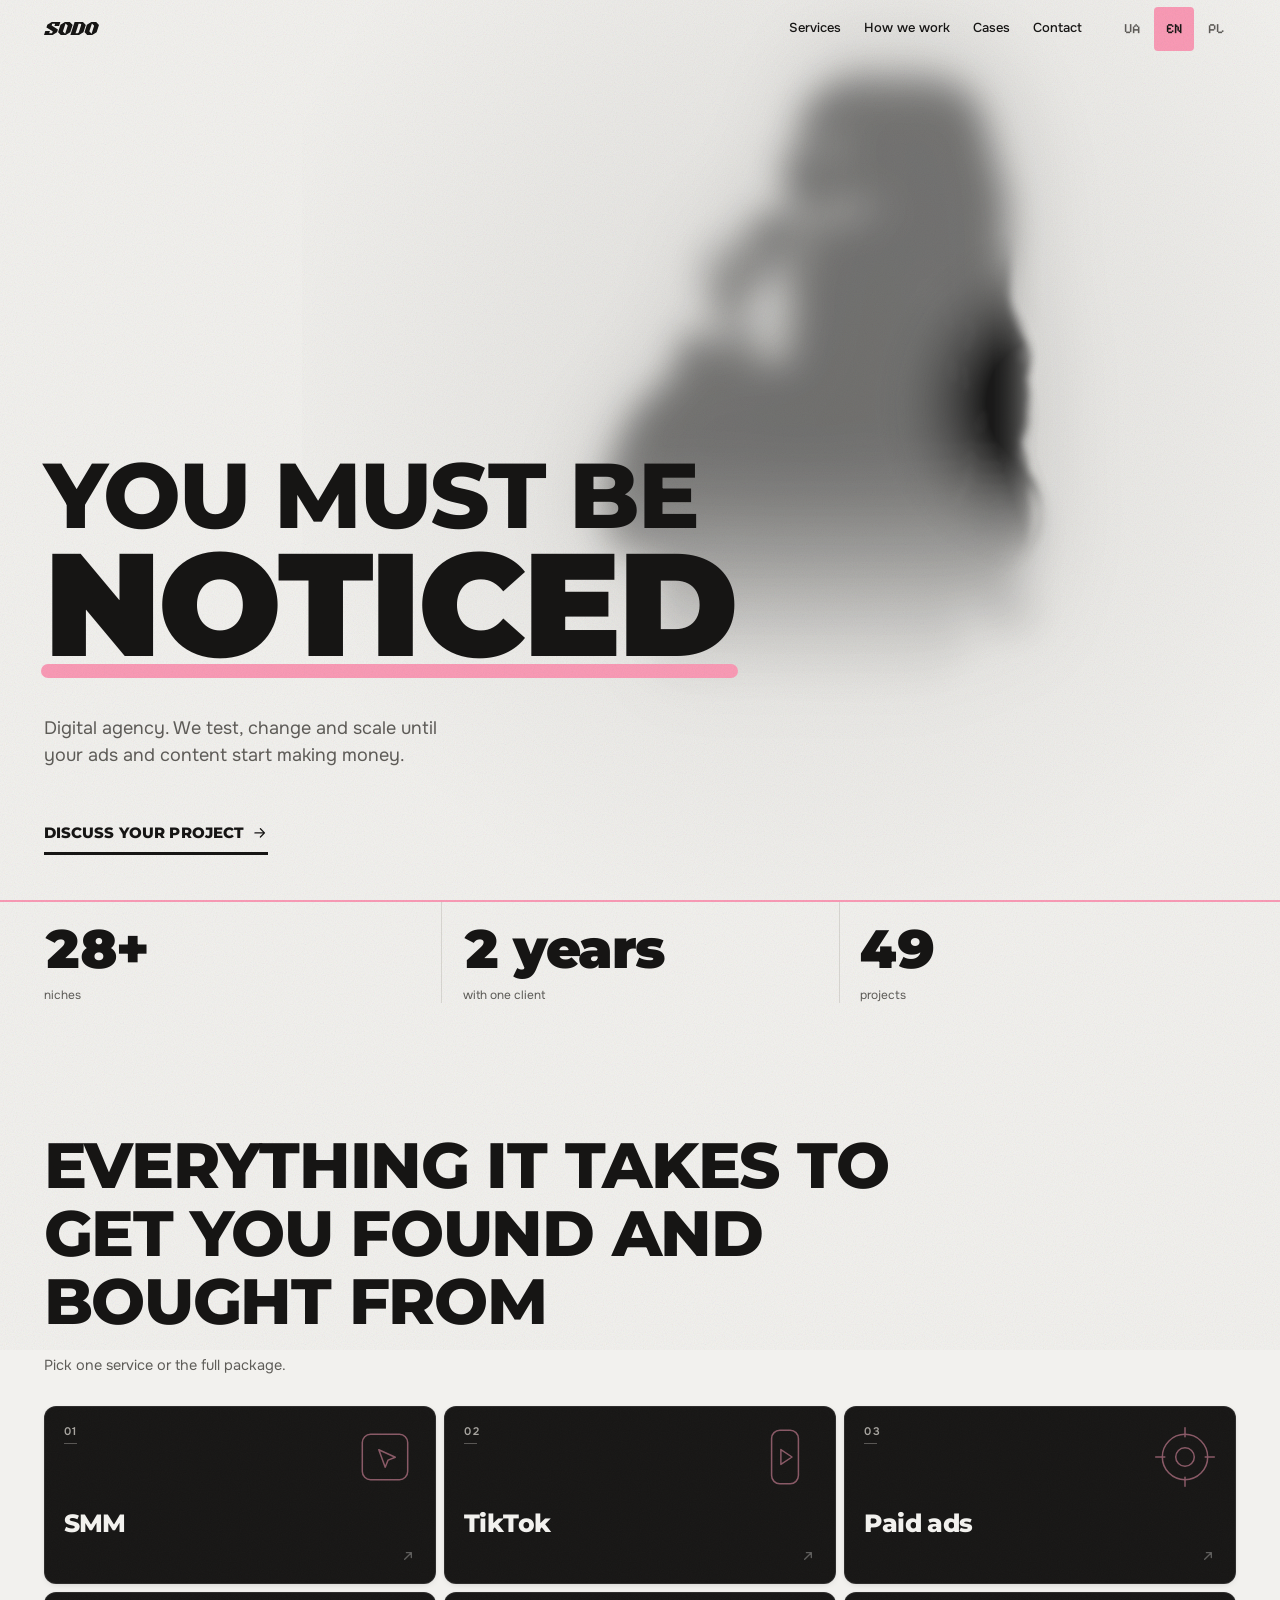
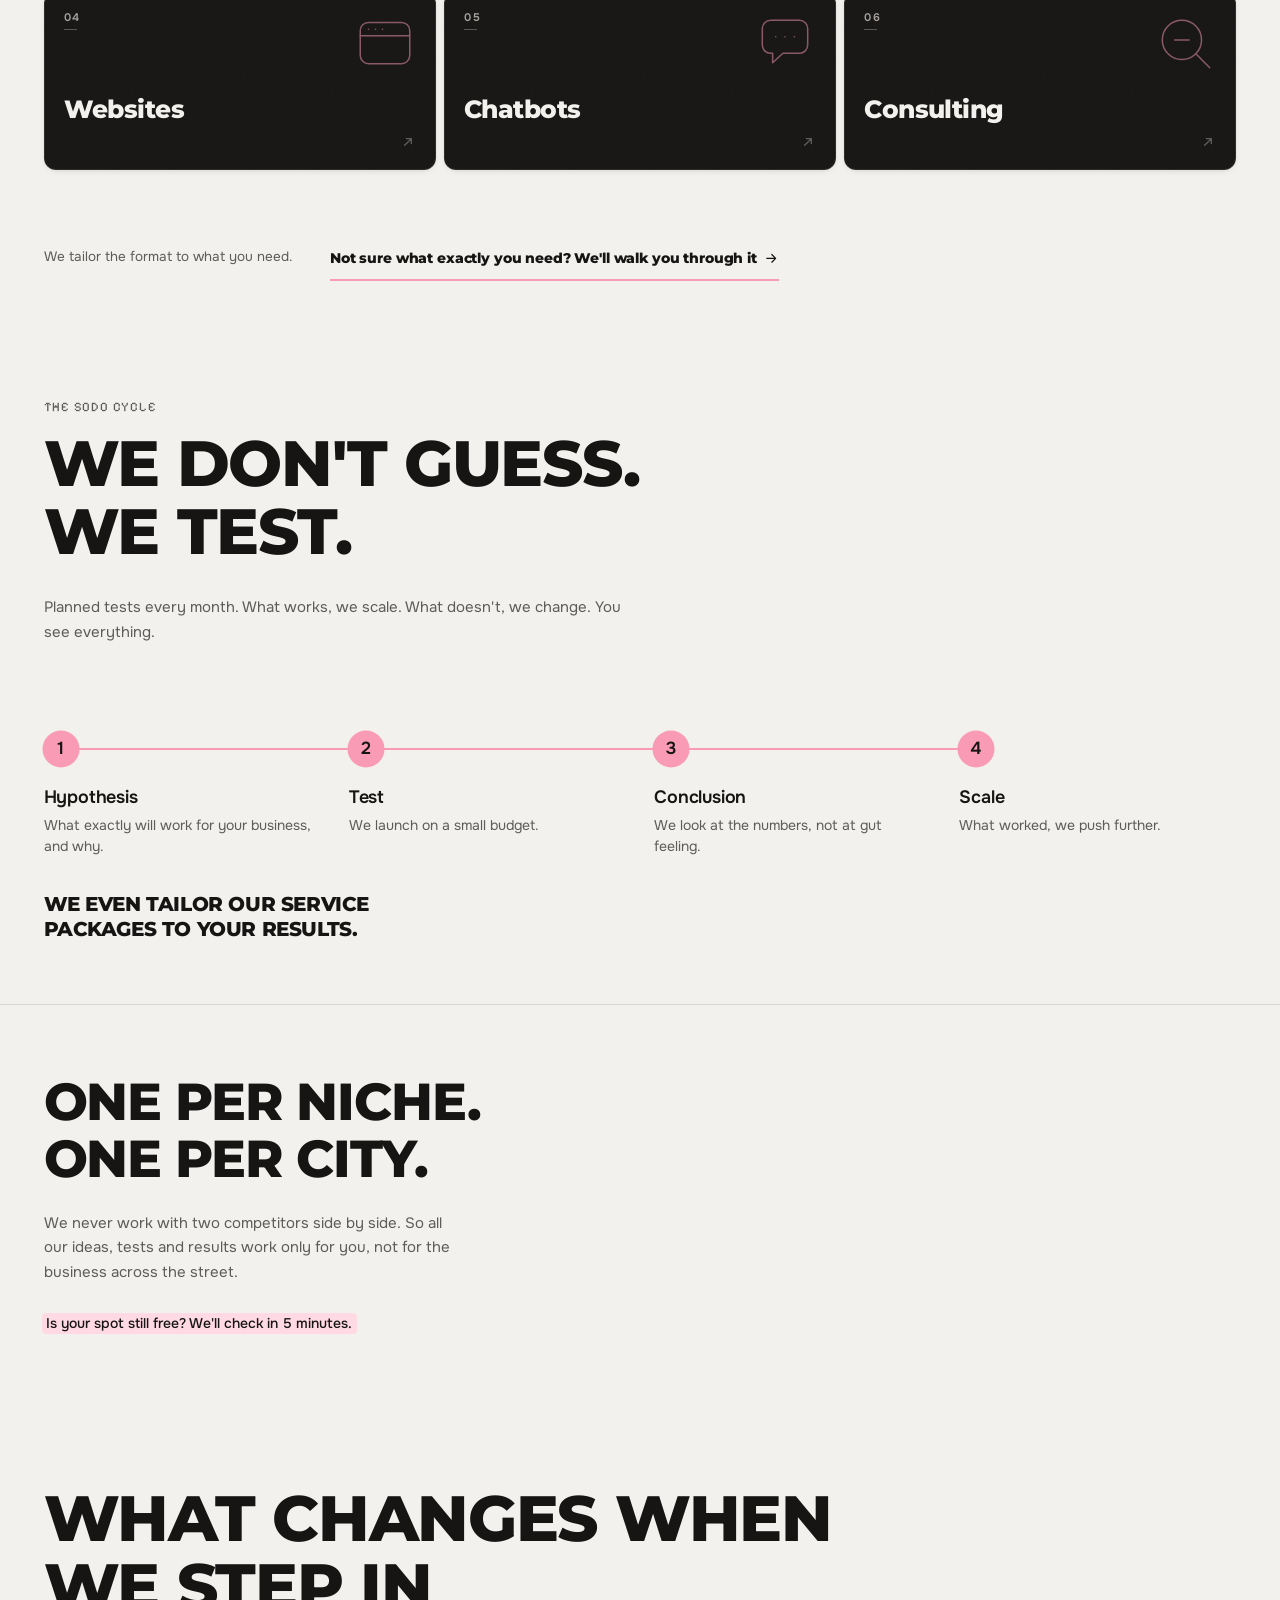
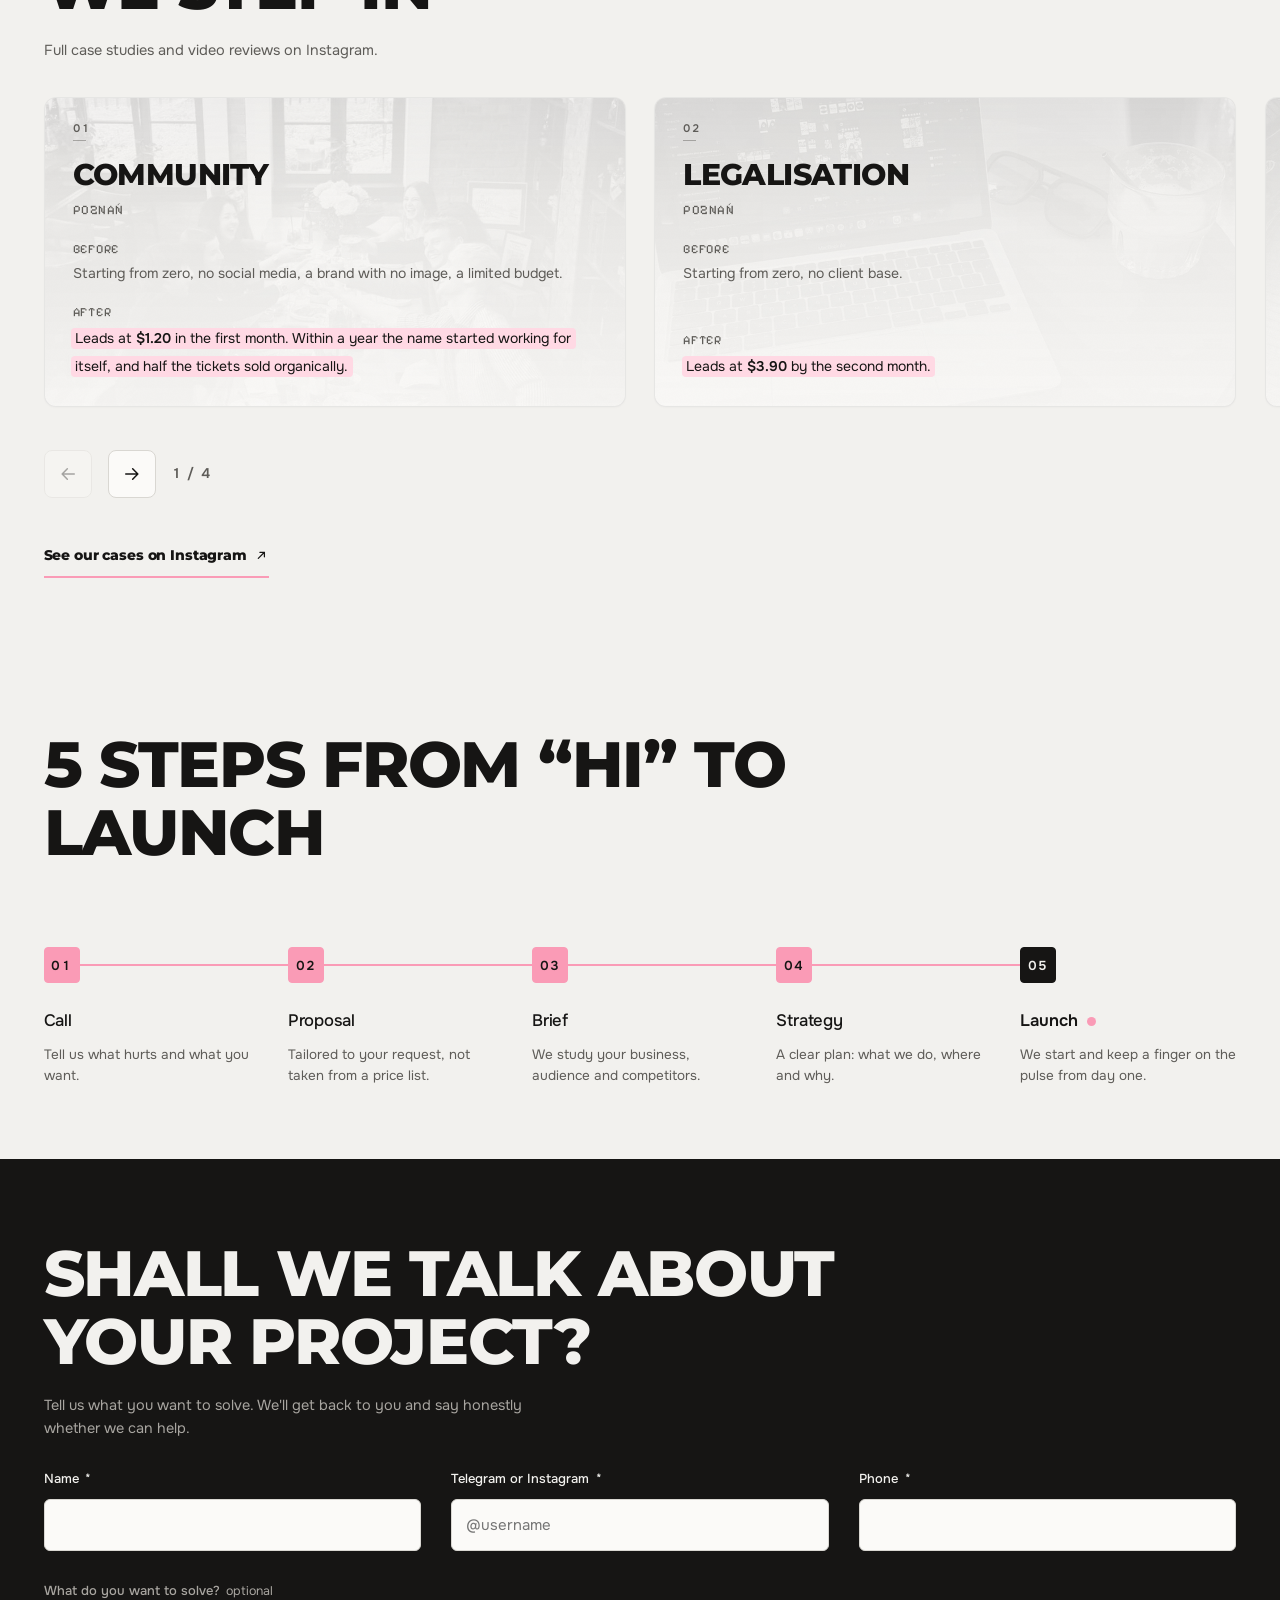
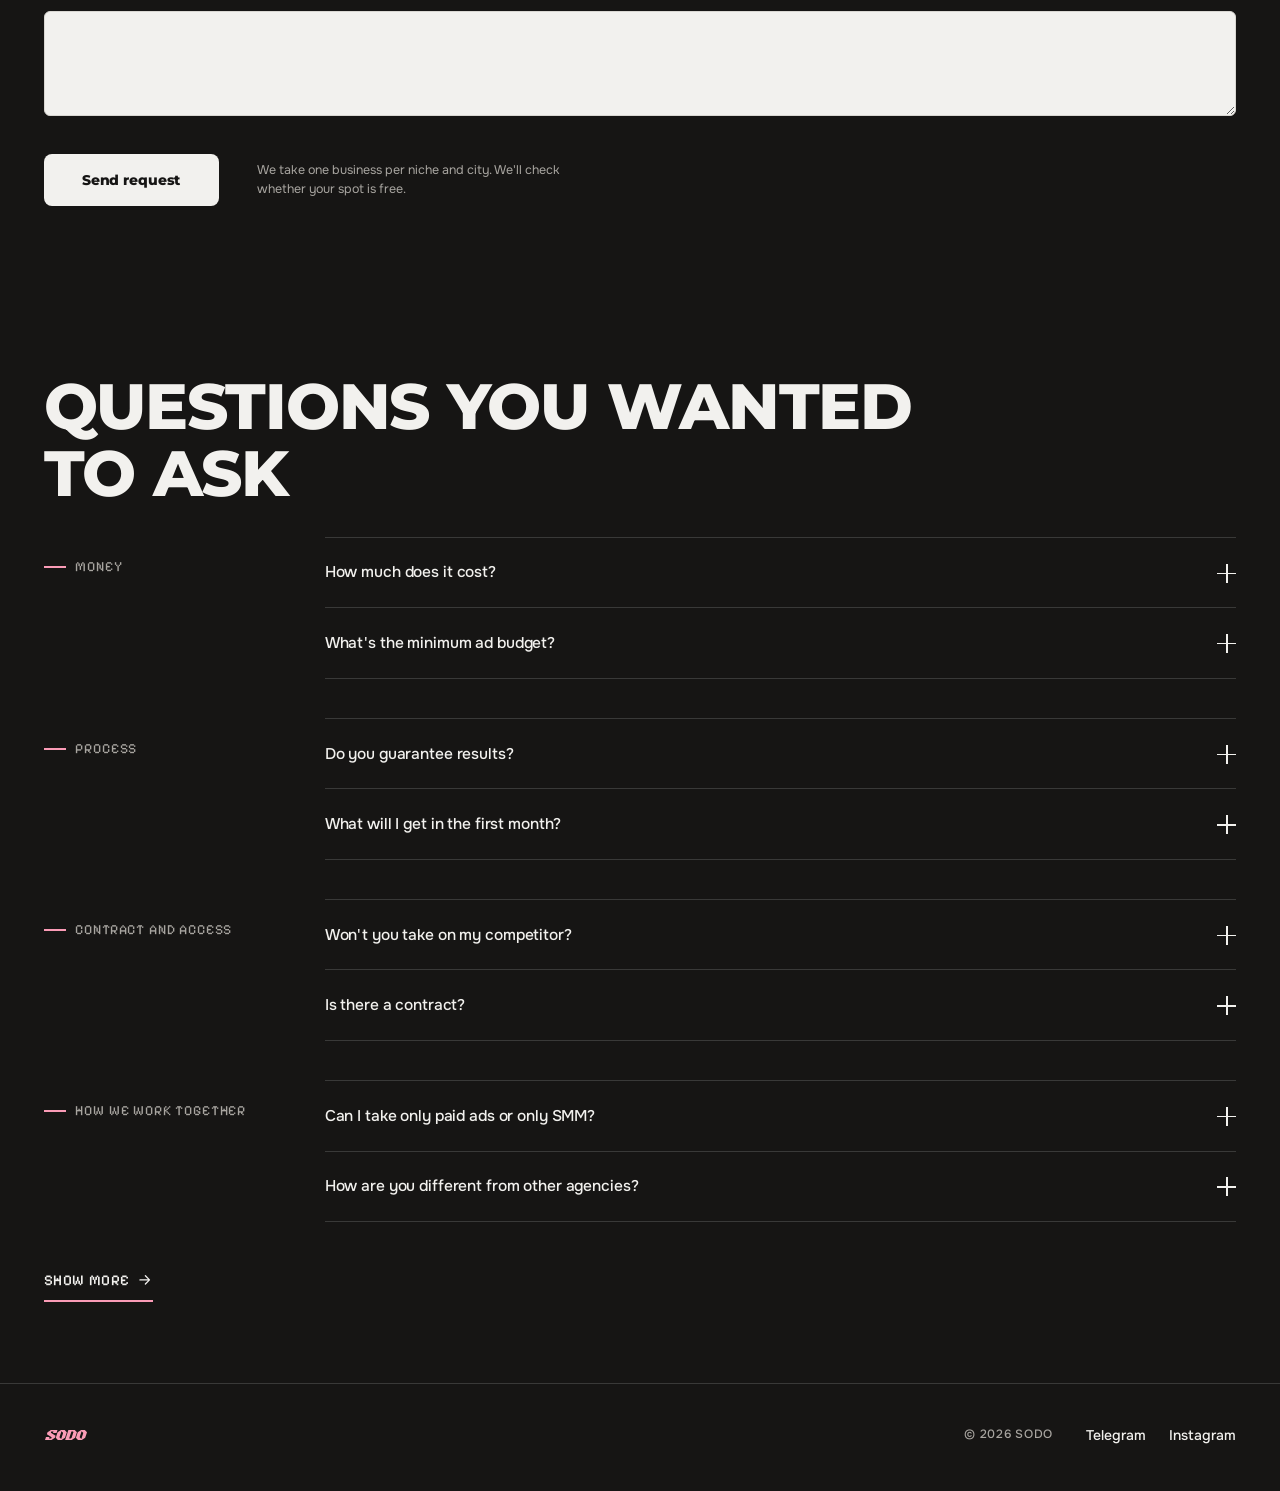
==== en/index.html @ 91d2373b "Три мови: UA на /, EN на /en/, PL на /pl/ АДРЕСИ Кожна мова тепер окрема сторінка з власною адресою," ====
<!doctype html>
<!-- Зібрано scripts/build-lang.mjs з index.html і lang/en.json. Руками не правити. -->
<html lang="en">
<head>
<meta charset="utf-8">
<meta name="viewport" content="width=device-width, initial-scale=1, viewport-fit=cover">
<title>SODO — get visible</title>
<meta name="description" content="SODO — digital agency. We test, change and scale until your ads and content start making money. SMM, paid ads, websites, chatbots, consulting.">
<meta name="theme-color" content="#F2F1EE">

<meta property="og:type" content="website">
<meta property="og:locale" content="en_US">
<meta property="og:title" content="SODO — you must be noticed">
<meta property="og:description" content="We test, change and scale until your ads and content start making money.">
<meta property="og:url" content="https://www.sodoagency.eu/en/">
<meta property="og:image" content="https://www.sodoagency.eu/assets/images/og-image-en.jpg?v=2">
<meta property="og:image:width" content="1200">
<meta property="og:image:height" content="630">
<meta property="og:image:alt" content="SODO — you must be noticed">
<meta name="twitter:card" content="summary_large_image">

<link rel="canonical" href="https://www.sodoagency.eu/en/">
<link rel="alternate" hreflang="uk" href="https://www.sodoagency.eu/">
<link rel="alternate" hreflang="en" href="https://www.sodoagency.eu/en/">
<link rel="alternate" hreflang="pl" href="https://www.sodoagency.eu/pl/">
<link rel="alternate" hreflang="x-default" href="https://www.sodoagency.eu/">


<link rel="icon" href="/assets/icons/favicon.svg" type="image/svg+xml">
<link rel="apple-touch-icon" href="/assets/images/apple-touch-icon.png">

<link rel="preload" href="/assets/fonts/Montserrat-900-latin.woff2" as="font" type="font/woff2" crossorigin>
<link rel="preload" href="/assets/fonts/Montserrat-800-latin.woff2" as="font" type="font/woff2" crossorigin>
<link rel="preload" href="/assets/fonts/Onest-400-latin.woff2" as="font" type="font/woff2" crossorigin>
<link rel="preload" href="/assets/fonts/Pixelify-400.woff2" as="font" type="font/woff2" crossorigin>
<link rel="preload" as="image" href="/assets/figures/figure.webp">
<link rel="stylesheet" href="/assets/fonts/fonts.css?v=3">
<link rel="stylesheet" href="/css/style.css?v=16">

<noscript><style>
  .load{display:none}
  .rv{opacity:1!important;transform:none!important}
  .hero__w,.hero__foot{opacity:1!important;transform:none!important}
  .hero__mark{transform:scaleX(1)!important}
  .qa__a{display:block!important;height:auto!important}
  .road::after{transform:scaleY(1)!important}
  .road__s,.step{opacity:1!important}
  .steps::after{transform:scaleY(1)!important}
  .step p{opacity:1!important;translate:0 0!important}
  .svc.is-on .fold__i{opacity:1!important;translate:0 0!important}
  /* Вибору немає, поки немає JS, тож показуємо всі послуги підряд. */
  .sw__box{height:auto!important;margin-top:30px!important}
  .svc{position:static!important;grid-area:auto!important;
       opacity:1!important;visibility:visible!important;translate:0 0!important;
       margin-bottom:12px}
  .svc .fold__i{opacity:1!important;translate:0 0!important}
  .sw__add,.sw__fine{display:block!important}
  .fig__sharp{-webkit-mask-image:none!important;mask-image:none!important}
</style></noscript>
<!-- Meta Pixel Code -->
<script>
!function(f,b,e,v,n,t,s)
{if(f.fbq)return;n=f.fbq=function(){n.callMethod?
n.callMethod.apply(n,arguments):n.queue.push(arguments)};
if(!f._fbq)f._fbq=n;n.push=n;n.loaded=!0;n.version='2.0';
n.queue=[];t=b.createElement(e);t.async=!0;
t.src=v;s=b.getElementsByTagName(e)[0];
s.parentNode.insertBefore(t,s)}(window, document,'script',
'https://connect.facebook.net/en_US/fbevents.js');
fbq.disablePushState = true; // якір #form це не новий перегляд
fbq('init', '1090963936981555');
fbq('track', 'PageView');
</script>
<noscript><img height="1" width="1" style="display:none"
src="https://www.facebook.com/tr?id=1090963936981555&ev=PageView&noscript=1"
/></noscript>
<!-- End Meta Pixel Code -->
</head>

<body class="is-loading">

<div class="grain" aria-hidden="true"></div>

<!-- ═══════════ ЗАВАНТАЖЕННЯ ═══════════ -->
<div class="load" id="load" aria-hidden="true">
  <p class="load__w" id="loadWord" data-i18n="load.word" lang="en">GET VISIBLE</p>
  <span class="load__bar" id="loadBar"></span>
</div>
<p class="vh" role="status" id="loadSr" data-i18n="load.sr">Loading</p>

<a class="skip" href="#main" data-i18n="skip">Skip to content</a>

<!-- ═══════════ ШАПКА ═══════════ -->
<header class="hd" id="hd">
  <a class="hd__brand" href="#top" aria-label="SODO — back to top" data-i18n-aria="aria.brand">
    <span class="mark" aria-hidden="true"></span>
  </a>

  <nav class="hd__nav" aria-label="Main navigation" data-i18n-aria="aria.nav">
    <a href="#serv" data-i18n="menu.serv">Services</a>
    <a href="#how" data-i18n="menu.how">How we work</a>
    <a href="#cases" data-i18n="menu.cases">Cases</a>
    <a href="#form" data-i18n="menu.form">Contact</a>
  </nav>

  <div class="hd__lang" id="lang" role="group" aria-label="Site language" data-i18n-aria="aria.lang">
    <a class="hd__lang-b" aria-current="false" href="/" hreflang="uk" lang="uk" data-lang="uk">UA</a>
    <a class="hd__lang-b is-on" aria-current="true" href="/en/" hreflang="en" lang="en" data-lang="en">EN</a>
    <a class="hd__lang-b" href="/pl/" hreflang="pl" lang="pl" data-lang="pl">PL</a>
  </div>

  <button class="hd__menu" id="menuBtn" type="button" aria-expanded="false" aria-controls="menu">
    <span class="hd__menu-t" data-open="Menu" data-close="Close"
      data-i18n-open="menu.open" data-i18n-close="menu.close">Menu</span>
    <span class="hd__menu-i" aria-hidden="true"><i></i><i></i></span>
  </button>
</header>

<!-- ═══════════ ПОВНОЕКРАННЕ МЕНЮ ═══════════ -->
<div class="mn" id="menu" hidden>
  <nav class="mn__nav" aria-label="Menu" data-i18n-aria="aria.menu">
    <a href="#serv"><i>01</i><span data-i18n="menu.serv">Services</span></a>
    <a href="#how"><i>02</i><span data-i18n="menu.how">How we work</span></a>
    <a href="#cases"><i>03</i><span data-i18n="menu.cases">Cases</span></a>
    <a href="#form"><i>04</i><span data-i18n="menu.form">Contact</span></a>
  </nav>
  <div class="mn__foot">
    <p class="mn__lab" data-i18n="mn.direct">Message us directly</p>
    <p class="mn__links">
      <a href="https://t.me/sodoagency" target="_blank" rel="noopener">Telegram</a>
      <a href="https://www.instagram.com/sodo.agency/" target="_blank" rel="noopener">Instagram</a>
    </p>
  </div>
</div>

<main id="main">
<span id="top"></span>

<!-- ═══════════ 01 · ПЕРШИЙ ЕКРАН ═══════════ -->
<section class="hero" aria-labelledby="heroT">

  <div class="fig fig--hero" id="fig" aria-hidden="true">
    <span class="fig__halo"></span>
    <img class="fig__far"   src="/assets/figures/figure.webp" alt="" width="913" height="1207">
    <img class="fig__soft"  src="/assets/figures/figure.webp" alt="" width="913" height="1207">
    <img class="fig__sharp" src="/assets/figures/figure.webp" alt="" width="913" height="1207">
  </div>

  <h1 class="hero__t" id="heroT">
    <span class="hero__w hero__w--1" data-i18n="hero.w1">You must be</span>
    <span class="hero__w hero__w--2"><span class="hero__key"><!--
      --><span class="hero__word" data-i18n="hero.w2">noticed</span><!--
      --><span class="hero__mark" aria-hidden="true"></span></span></span>
  </h1>

  <div class="hero__foot">
    <p class="hero__lead" id="heroLead" data-i18n="hero.lead">Digital agency. We test, change and scale until your ads and content start making money.</p>
    <a class="lead lead--hero" href="#form"><span data-i18n="hero.cta">Discuss your project</span><svg class="ico" viewBox="0 0 24 24" aria-hidden="true" focusable="false"><path d="M4.5 12h14M12.8 5.7 19 12l-6.2 6.3"/></svg></a>
  </div>
</section>


<!-- ═══════════ 02 · ЦИФРИ ═══════════ -->
<section class="stats" aria-label="Our experience in numbers" data-i18n-aria="aria.stats">
  <ul class="stats__l rv">
    <li class="stat">
      <b class="stat__n" data-i18n="one.n0" data-count>30+</b>
      <span class="stat__c" data-i18n="one.c0">niches</span></li>
    <li class="stat">
      <b class="stat__n" data-i18n="one.n1" data-count>3 years</b>
      <span class="stat__c" data-i18n="one.c1">with one client</span></li>
    <li class="stat">
      <b class="stat__n" data-i18n="one.n2" data-count>52</b>
      <span class="stat__c" data-i18n="one.c2">projects</span></li>
  </ul>
</section>


<!-- ═══════════ 03 · ПОСЛУГИ ═══════════ -->
<section class="serv" id="serv" aria-labelledby="servT">
  <header class="sh">
    <h2 class="sh__t" data-i18n="serv.title" id="servT">Everything it takes to get you found and bought from</h2>
    <p class="sh__i" data-i18n="serv.sub">Pick one service or the full package.</p>
  </header>

  <div class="sw" id="sw">
    <ul class="sw__tabs" role="tablist" aria-label="What we do" data-i18n-aria="aria.tabs">
      <li role="presentation"><button class="sw__tab" type="button"
        role="tab" id="tab0" aria-controls="svc0" aria-selected="false" tabindex="0">
        <i class="sw__i" aria-hidden="true">01</i>
        <svg class="sw__cue" viewBox="0 0 32 32" aria-hidden="true" focusable="false" vector-effect="non-scaling-stroke"><rect x="5" y="5" width="22" height="22" rx="4"/><path d="M13 12.5l8 3.6-3.5 1.4-1.4 3.5z"/></svg>
        <span class="sw__nm" data-i18n="serv.n0">SMM</span>
        <svg class="sw__go" viewBox="0 0 24 24" aria-hidden="true" focusable="false"><path d="M7 17 17 7M9.6 7H17v7.4"/></svg>
      </button></li>
      <li role="presentation"><button class="sw__tab" type="button"
        role="tab" id="tab1" aria-controls="svc1" aria-selected="false" tabindex="-1">
        <i class="sw__i" aria-hidden="true">02</i>
        <svg class="sw__cue" viewBox="0 0 32 32" aria-hidden="true" focusable="false" vector-effect="non-scaling-stroke"><rect x="9.5" y="3" width="13" height="26" rx="4"/><path d="M14 12.4l5.4 3.6-5.4 3.6z"/></svg>
        <span class="sw__nm" data-i18n="serv.n1">TikTok</span>
        <svg class="sw__go" viewBox="0 0 24 24" aria-hidden="true" focusable="false"><path d="M7 17 17 7M9.6 7H17v7.4"/></svg>
      </button></li>
      <li role="presentation"><button class="sw__tab" type="button"
        role="tab" id="tab2" aria-controls="svc2" aria-selected="false" tabindex="-1">
        <i class="sw__i" aria-hidden="true">03</i>
        <svg class="sw__cue" viewBox="0 0 32 32" aria-hidden="true" focusable="false" vector-effect="non-scaling-stroke"><circle cx="16" cy="16" r="11"/><circle cx="16" cy="16" r="4.5"/><path d="M16 1.8v4.4M16 25.8v4.4M1.8 16h4.4M25.8 16h4.4"/></svg>
        <span class="sw__nm" data-i18n="serv.n2">Paid ads</span>
        <svg class="sw__go" viewBox="0 0 24 24" aria-hidden="true" focusable="false"><path d="M7 17 17 7M9.6 7H17v7.4"/></svg>
      </button></li>
      <li role="presentation"><button class="sw__tab" type="button"
        role="tab" id="tab3" aria-controls="svc3" aria-selected="false" tabindex="-1">
        <i class="sw__i" aria-hidden="true">04</i>
        <svg class="sw__cue" viewBox="0 0 32 32" aria-hidden="true" focusable="false" vector-effect="non-scaling-stroke"><rect x="4" y="6" width="24" height="20" rx="4"/><path d="M4 12.5h24"/><path d="M8 9.3h.01M11.4 9.3h.01M14.8 9.3h.01"/></svg>
        <span class="sw__nm" data-i18n="serv.n3">Websites</span>
        <svg class="sw__go" viewBox="0 0 24 24" aria-hidden="true" focusable="false"><path d="M7 17 17 7M9.6 7H17v7.4"/></svg>
      </button></li>
      <li role="presentation"><button class="sw__tab" type="button"
        role="tab" id="tab4" aria-controls="svc4" aria-selected="false" tabindex="-1">
        <i class="sw__i" aria-hidden="true">05</i>
        <svg class="sw__cue" viewBox="0 0 32 32" aria-hidden="true" focusable="false" vector-effect="non-scaling-stroke"><path d="M5 9a4 4 0 0 1 4-4h14a4 4 0 0 1 4 4v8a4 4 0 0 1-4 4h-8l-5 4.6V21H9a4 4 0 0 1-4-4z"/><path d="M11.5 13h.01M16 13h.01M20.5 13h.01"/></svg>
        <span class="sw__nm" data-i18n="serv.n4">Chatbots</span>
        <svg class="sw__go" viewBox="0 0 24 24" aria-hidden="true" focusable="false"><path d="M7 17 17 7M9.6 7H17v7.4"/></svg>
      </button></li>
      <li role="presentation"><button class="sw__tab" type="button"
        role="tab" id="tab5" aria-controls="svc5" aria-selected="false" tabindex="-1">
        <i class="sw__i" aria-hidden="true">06</i>
        <svg class="sw__cue" viewBox="0 0 32 32" aria-hidden="true" focusable="false" vector-effect="non-scaling-stroke"><circle cx="14.5" cy="14.5" r="9.5"/><path d="M21.5 21.5 28 28"/><path d="M11 14.5h7"/></svg>
        <span class="sw__nm" data-i18n="serv.n5">Consulting</span>
        <svg class="sw__go" viewBox="0 0 24 24" aria-hidden="true" focusable="false"><path d="M7 17 17 7M9.6 7H17v7.4"/></svg>
      </button></li>
    </ul>

    <div class="sw__box" id="swBox">
      <article class="svc" id="svc0" role="tabpanel" aria-labelledby="tab0">
        <div class="svc__head">
          <h3 class="svc__n" data-i18n="serv.n0">SMM</h3>
          <p class="svc__pr" data-i18n="serv.pr0">From $550</p>
        </div>
        <p class="svc__d" data-i18n="serv.d0">Content that stops the scroll and sells. We build a system that brings in leads.</p>
        <ul class="fold__list">
          <li class="fold__i"><i class="fold__n">[01]</i><b data-i18n="serv.t0_0">Strategy</b> <span data-i18n="serv.x0_0">— what we post and why, we build the plan</span></li>
          <li class="fold__i"><i class="fold__n">[02]</i><b data-i18n="serv.t0_1">Content</b> <span data-i18n="serv.x0_1">— editing, scripts, design</span></li>
          <li class="fold__i"><i class="fold__n">[03]</i><b data-i18n="serv.t0_2">Posting</b> <span data-i18n="serv.x0_2">— we keep the rhythm so you don't have to think about it</span></li>
          <li class="fold__i"><i class="fold__n">[04]</i><b data-i18n="serv.t0_3">Ideas</b> <span data-i18n="serv.x0_3">— the kind that stop the scroll</span></li>
          <li class="fold__i"><i class="fold__n">[05]</i><b data-i18n="serv.t0_4">Analytics</b> <span data-i18n="serv.x0_4">— we see the numbers and make decisions</span></li>
        </ul>
      </article>
      <article class="svc" id="svc1" role="tabpanel" aria-labelledby="tab1">
        <div class="svc__head">
          <h3 class="svc__n" data-i18n="serv.n1">TikTok</h3>
          <p class="svc__pr" data-i18n="serv.pr1">From $500</p>
        </div>
        <ul class="fold__list">
          <li class="fold__i"><i class="fold__n">[01]</i><b data-i18n="serv.t1_0">Strategy</b> <span data-i18n="serv.x1_0">— what we post and why</span></li>
          <li class="fold__i"><i class="fold__n">[02]</i><b data-i18n="serv.t1_1">Content</b> <span data-i18n="serv.x1_1">— full-service shoots</span></li>
          <li class="fold__i"><i class="fold__n">[03]</i><b data-i18n="serv.t1_2">Content pillars</b> <span data-i18n="serv.x1_2">— we find the formats that work</span></li>
          <li class="fold__i"><i class="fold__n">[04]</i><b data-i18n="serv.t1_3">Ideas</b> <span data-i18n="serv.x1_3">— the kind that stop the scroll</span></li>
          <li class="fold__i"><i class="fold__n">[05]</i><b data-i18n="serv.t1_4">Analytics</b> <span data-i18n="serv.x1_4">— we see the numbers and make decisions</span></li>
        </ul>
      </article>
      <article class="svc" id="svc2" role="tabpanel" aria-labelledby="tab2">
        <div class="svc__head">
          <h3 class="svc__n" data-i18n="serv.n2">Paid ads</h3>
          <p class="svc__pr" data-i18n="serv.pr2">From $350</p>
        </div>
        <p class="svc__d" data-i18n="serv.d2">We run ads until they pay off. If it didn't work, we change it. If it did, we scale it.</p>
        <ul class="fold__list">
          <li class="fold__i"><i class="fold__n">[01]</i><b data-i18n="serv.t2_0">Research</b> <span data-i18n="serv.x2_0">— we take your niche apart</span></li>
          <li class="fold__i"><i class="fold__n">[02]</i><b data-i18n="serv.t2_1">Ad strategy</b> <span data-i18n="serv.x2_1">— we build hypotheses</span></li>
          <li class="fold__i"><i class="fold__n">[03]</i><b data-i18n="serv.t2_2">Creatives</b> <span data-i18n="serv.x2_2">— ad banners made from start to finish</span></li>
          <li class="fold__i"><i class="fold__n">[04]</i><b data-i18n="serv.t2_3">Launch</b> <span data-i18n="serv.x2_3">— testing and optimisation</span></li>
          <li class="fold__i"><i class="fold__n">[05]</i><b data-i18n="serv.t2_4">Analytics</b> <span data-i18n="serv.x2_4">— daily reports and a monthly summary</span></li>
        </ul>
      </article>
      <article class="svc" id="svc3" role="tabpanel" aria-labelledby="tab3">
        <div class="svc__head">
          <h3 class="svc__n" data-i18n="serv.n3">Websites</h3>
          <p class="svc__pr" data-i18n="serv.pr3">From $350</p>
        </div>
        <p class="svc__d" data-i18n="serv.d3">Good-looking and easy to use, but above all they bring in leads. From the first screen to the “Buy” button.</p>
        <ul class="fold__list">
          <li class="fold__i"><i class="fold__n">[01]</i><b data-i18n="serv.t3_0">Idea</b> <span data-i18n="serv.x3_0">— a place people want to visit</span></li>
          <li class="fold__i"><i class="fold__n">[02]</i><b data-i18n="serv.t3_1">Structure</b> <span data-i18n="serv.x3_1">— clients understand what to order and how</span></li>
          <li class="fold__i"><i class="fold__n">[03]</i><b data-i18n="serv.t3_2">Launch</b> <span data-i18n="serv.x3_2">— you get a ready-to-go website</span></li>
        </ul>
      </article>
      <article class="svc svc--plain" id="svc4" role="tabpanel" aria-labelledby="tab4">
        <div class="svc__head">
          <h3 class="svc__n" data-i18n="serv.n4">Chatbots</h3>
          <p class="svc__pr" data-i18n="serv.pr4">On request</p>
        </div>
        <p class="svc__d" data-i18n="serv.d4">They answer your clients while you sleep and never lose a single lead.</p>
      </article>
      <article class="svc svc--plain" id="svc5" role="tabpanel" aria-labelledby="tab5">
        <div class="svc__head">
          <h3 class="svc__n" data-i18n="serv.n5">Consulting</h3>
          <p class="svc__pr" data-i18n="serv.pr5">On request</p>
        </div>
        <p class="svc__d" data-i18n="serv.d5">An outside look at your marketing: what works, what burns the budget, what to do next.</p>
      </article>
    </div>

    <p class="sw__add" data-i18n="serv.add">Extra: full-service photo and video shoots — on request</p>
    <p class="sw__fine" data-i18n="serv.fine">Starting prices. The final cost comes after the brief. We tailor the package to your budget and niche</p>

    <div class="sw__foot">
      <p class="sw__note" data-i18n="serv.note">We tailor the format to what you need.</p>
      <a class="lead" href="#form"><span data-i18n="serv.cta">Not sure what exactly you need? We'll walk you through it</span><svg class="ico" viewBox="0 0 24 24" aria-hidden="true" focusable="false"><path d="M4.5 12h14M12.8 5.7 19 12l-6.2 6.3"/></svg></a>
    </div>
  </div>
</section>


<!-- ═══════════ 04 · ЦИКЛ SODO ═══════════ -->
<section class="cycle" id="cycle" aria-labelledby="cycleT">
  <header class="sh">
    <p class="lab" data-i18n="cycle.lab">The SODO cycle</p>
    <h2 class="sh__t" data-i18n="cycle.title" id="cycleT">We don't guess. We test.</h2>
  </header>

  <p class="cycle__p" data-i18n="cycle.text">Planned tests every month. What works, we scale. What doesn't, we change. You see everything.</p>

  <ol class="road rv" id="road">
      <li class="road__s"><i class="road__n">1</i>
        <div class="road__b">
          <h3 data-i18n="cycle.h0">Hypothesis</h3>
          <p data-i18n="cycle.p0">What exactly will work for your business, and why.</p>
        </div></li>
      <li class="road__s"><i class="road__n">2</i>
        <div class="road__b">
          <h3 data-i18n="cycle.h1">Test</h3>
          <p data-i18n="cycle.p1">We launch on a small budget.</p>
        </div></li>
      <li class="road__s"><i class="road__n">3</i>
        <div class="road__b">
          <h3 data-i18n="cycle.h2">Conclusion</h3>
          <p data-i18n="cycle.p2">We look at the numbers, not at gut feeling.</p>
        </div></li>
      <li class="road__s"><i class="road__n">4</i>
        <div class="road__b">
          <h3 data-i18n="cycle.h3">Scale</h3>
          <p data-i18n="cycle.p3">What worked, we push further.</p>
        </div></li>
  </ol>

  <p class="cycle__a" data-i18n="cycle.accent">We even tailor our service packages to your results.</p>
</section>


<!-- ═══════════ 05 · ОДИН НА НІШУ ═══════════ -->
<section class="one" aria-labelledby="oneT">
  <div class="one__say">
    <h2 class="one__t" data-i18n="one.title" id="oneT">One per niche. One per city.</h2>
    <p class="one__p" data-i18n="one.text">We never work with two competitors side by side. So all our ideas, tests and results work only for you, not for the business across the street.</p>
    <p class="one__s"><span class="hl" data-i18n="one.small">Is your spot still free? We'll check in 5 minutes.</span></p>
  </div>
</section>


<!-- ═══════════ 06 · КЕЙСИ ═══════════ -->
<section class="cases" id="cases" aria-labelledby="casesT">
  <header class="sh">
    <h2 class="sh__t" data-i18n="cases.title" id="casesT">What changes when we step in</h2>
    <p class="sh__i" data-i18n="cases.sub">Full case studies and video reviews on Instagram.</p>
  </header>

  <div class="gal rv" id="gal">
    <ol class="gal__track" id="galTrack">
      <li class="case">
        <div class="case__card">
          <img class="case__bg case__bg--community" src="/assets/cases/community.webp" alt="" loading="lazy" decoding="async" width="719" height="1280">
          <i class="case__no" aria-hidden="true">01</i>
          <h3 class="case__n" data-i18n="case.n0">Community</h3>
          <p class="case__c" data-i18n="case.c0">Poznań</p>
          <div class="case__row">
            <span class="case__k" data-i18n="case.was">Before</span>
            <p class="case__v" data-i18n="case.b0">Starting from zero, no social media, a brand with no image, a limited budget.</p>
          </div>
          <div class="case__row case__row--res">
            <span class="case__k" data-i18n="case.now">After</span>
            <p class="case__v"><span class="hl" data-i18n="case.r0">Leads at <b>$1.20</b> in the first month. Within a year the name started working for itself, and half the tickets sold organically.</span></p>
          </div>
        </div>
      </li>
      <li class="case">
        <div class="case__card">
          <img class="case__bg case__bg--legal" src="/assets/cases/legal.webp" alt="" loading="lazy" decoding="async" width="900" height="1171">
          <i class="case__no" aria-hidden="true">02</i>
          <h3 class="case__n" data-i18n="case.n1">Legalisation</h3>
          <p class="case__c" data-i18n="case.c1">Poznań</p>
          <div class="case__row">
            <span class="case__k" data-i18n="case.was">Before</span>
            <p class="case__v" data-i18n="case.b1">Starting from zero, no client base.</p>
          </div>
          <div class="case__row case__row--res">
            <span class="case__k" data-i18n="case.now">After</span>
            <p class="case__v"><span class="hl" data-i18n="case.r1">Leads at <b>$3.90</b> by the second month.</span></p>
          </div>
        </div>
      </li>
      <li class="case">
        <div class="case__card">
          <img class="case__bg case__bg--jobs" src="/assets/cases/jobs.webp" alt="" loading="lazy" decoding="async" width="900" height="1038">
          <i class="case__no" aria-hidden="true">03</i>
          <h3 class="case__n" data-i18n="case.n2">Recruitment</h3>
          <p class="case__c" data-i18n="case.c2">Germany</p>
          <div class="case__row">
            <span class="case__k" data-i18n="case.was">Before</span>
            <p class="case__v" data-i18n="case.b2">Low-quality leads and a blocked ad account.</p>
          </div>
          <div class="case__row case__row--res">
            <span class="case__k" data-i18n="case.now">After</span>
            <p class="case__v"><span class="hl" data-i18n="case.r2">A stable ad account and leads at <b>€3</b>.</span></p>
          </div>
        </div>
      </li>
      <li class="case">
        <div class="case__card">
          <img class="case__bg case__bg--beauty" src="/assets/cases/beauty.webp" alt="" loading="lazy" decoding="async" width="900" height="1015">
          <i class="case__no" aria-hidden="true">04</i>
          <h3 class="case__n" data-i18n="case.n3">Beauty studio</h3>
          <p class="case__c" data-i18n="case.c3">Poznań</p>
          <div class="case__row">
            <span class="case__k" data-i18n="case.was">Before</span>
            <p class="case__v" data-i18n="case.b3">No social media, a brand with no image.</p>
          </div>
          <div class="case__row case__row--res">
            <span class="case__k" data-i18n="case.now">After</span>
            <p class="case__v"><span class="hl" data-i18n="case.r3">Everyone knows the studio, and its bold ideas are recognised at first glance.</span></p>
          </div>
        </div>
      </li>
    </ol>

    <div class="gal__bar">
      <button class="gal__b" type="button" id="galPrev" data-d="-1"
        aria-label="Previous case" aria-controls="galTrack" data-i18n-aria="gal.prev">
        <svg viewBox="0 0 24 24" aria-hidden="true" focusable="false"><path d="M19.5 12h-14M11.2 5.7 5 12l6.2 6.3"/></svg></button>
      <button class="gal__b" type="button" id="galNext" data-d="1"
        aria-label="Next case" aria-controls="galTrack" data-i18n-aria="gal.next">
        <svg viewBox="0 0 24 24" aria-hidden="true" focusable="false"><path d="M4.5 12h14M12.8 5.7 19 12l-6.2 6.3"/></svg></button>
      <p class="gal__c"><span id="galN">1</span> / <span id="galT">4</span></p>
    </div>
  </div>

  <a class="lead" href="https://www.instagram.com/sodo.agency/" target="_blank" rel="noopener"
     ><span data-i18n="cases.cta">See our cases on Instagram</span><svg class="ico" viewBox="0 0 24 24" aria-hidden="true" focusable="false"><path d="M7 17 17 7M9.6 7H17v7.4"/></svg></a>
</section>


<!-- ═══════════ 07 · ЯК ПРАЦЮЄМО ═══════════ -->
<section class="how" id="how" aria-labelledby="howT">
  <header class="sh">
    <h2 class="sh__t" data-i18n="how.title" id="howT">5 steps from “hi” to launch</h2>
  </header>
  <ol class="steps rv" id="steps">
    <li class="step"><i class="step__n">01</i>
      <h3 data-i18n="how.h0">Call</h3>
      <p data-i18n="how.p0">Tell us what hurts and what you want.</p></li>
    <li class="step"><i class="step__n">02</i>
      <h3 data-i18n="how.h1">Proposal</h3>
      <p data-i18n="how.p1">Tailored to your request, not taken from a price list.</p></li>
    <li class="step"><i class="step__n">03</i>
      <h3 data-i18n="how.h2">Brief</h3>
      <p data-i18n="how.p2">We study your business, audience and competitors.</p></li>
    <li class="step"><i class="step__n">04</i>
      <h3 data-i18n="how.h3">Strategy</h3>
      <p data-i18n="how.p3">A clear plan: what we do, where and why.</p></li>
    <li class="step step--last"><i class="step__n">05</i>
      <h3><span data-i18n="how.h4">Launch</span><i class="step__dot" aria-hidden="true"></i></h3>
      <p data-i18n="how.p4">We start and keep a finger on the pulse from day one.</p></li>
  </ol>
</section>


<!-- ═══════════ 08 · ФОРМА ═══════════ -->
<section class="form" id="form" aria-labelledby="formT">
  <header class="sh">
    <h2 class="sh__t" data-i18n="form.title" id="formT">Shall we talk about your project?</h2>
    <p class="sh__i" data-i18n="form.sub">Tell us what you want to solve. We'll get back to you and say honestly whether we can help.</p>
  </header>

  <form class="fm" id="fm" novalidate>
    <div class="fm__grid">
      <p class="fld">
        <label for="f_name"><span data-i18n="form.name">Name</span> <span class="fld__req" aria-hidden="true">*</span></label>
        <input id="f_name" name="name" type="text" autocomplete="name" required aria-describedby="e_name">
        <span class="fld__e" id="e_name" hidden></span>
      </p>
      <p class="fld">
        <label for="f_tg"><span data-i18n="form.tg">Telegram or Instagram</span> <span class="fld__req" aria-hidden="true">*</span></label>
        <input id="f_tg" name="contact" type="text" placeholder="@username" data-i18n-ph="form.ph" autocomplete="username"
          required data-check="contact" aria-describedby="e_tg">
        <span class="fld__e" id="e_tg" hidden></span>
      </p>
      <p class="fld">
        <label for="f_tel"><span data-i18n="form.tel">Phone</span> <span class="fld__req" aria-hidden="true">*</span></label>
        <input id="f_tel" name="phone" type="tel" inputmode="tel" autocomplete="tel"
          required data-check="phone" aria-describedby="e_tel">
        <span class="fld__e" id="e_tel" hidden></span>
      </p>
      <p class="fld fld--opt">
        <label for="f_task"><span data-i18n="form.task">What do you want to solve?</span> <span class="fld__opt" data-i18n="form.opt">optional</span></label>
        <textarea id="f_task" name="task" rows="3"></textarea>
      </p>
    </div>

    <div class="fm__hp" aria-hidden="true">
      <label for="f_company" data-i18n="form.trap">Do not fill in this field</label>
      <input id="f_company" name="company" type="text" tabindex="-1" autocomplete="off">
    </div>

    <div class="fm__foot">
      <button class="btn" type="submit" data-i18n="form.cta">Send request</button>
      <p class="fm__u" data-i18n="form.under">We take one business per niche and city. We'll check whether your spot is free.</p>
    </div>

    <p class="fm__err" id="fmErr" role="alert" hidden></p>
  </form>

  <div class="fm__ok" id="fmOk" role="status" hidden>
    <p><span data-i18n="form.done">Thank you! We'll message you soon. In the meantime, take a look at our Instagram</span>
      <a href="https://www.instagram.com/sodo.agency/" target="_blank" rel="noopener">@sodo.agency<svg class="ico" viewBox="0 0 24 24" aria-hidden="true" focusable="false"><path d="M7 17 17 7M9.6 7H17v7.4"/></svg></a></p>
  </div>
</section>


<!-- ═══════════ 09 · ПИТАННЯ Й ВІДПОВІДІ ═══════════ -->
<section class="faq" id="faq" aria-labelledby="faqT">
  <header class="sh">
    <h2 class="sh__t" data-i18n="faq.title" id="faqT">Questions you wanted to ask</h2>
  </header>

  <div class="qa__all" id="qaList">
    <div class="qa__g">
      <h3 class="qa__gt" data-i18n="faq.g0">Money</h3>
      <ul class="qa__list">
      <li class="qa">
        <button class="qa__q" type="button" aria-expanded="false" aria-controls="qa0"
          id="qb0" data-i18n="faq.q0">How much does it cost?</button>
        <div class="qa__a" id="qa0" role="region" aria-labelledby="qb0" hidden>
          <p data-i18n="faq.a0">The services section shows starting prices: Instagram from $550, TikTok from $500, paid ads and websites from $350, chatbots and consulting on request. We name the final amount after the brief: it depends on the scope and the niche. If the full package is out of reach, we'll find a format that fits. We state the final amount once, with no hidden fees.</p>
        </div>
      </li>
      <li class="qa">
        <button class="qa__q" type="button" aria-expanded="false" aria-controls="qa1"
          id="qb1" data-i18n="faq.q1">What's the minimum ad budget?</button>
        <div class="qa__a" id="qa1" role="region" aria-labelledby="qb1" hidden>
          <p data-i18n="faq.a1">We recommend from $10 a day. How much you need exactly, we'll work out together after your request. You pay the ad budget separately from our services, directly into the ad account.</p>
        </div>
      </li>
      <li class="qa qa--more">
        <button class="qa__q" type="button" aria-expanded="false" aria-controls="qa2"
          id="qb2" data-i18n="faq.q2">Are there any hidden fees?</button>
        <div class="qa__a" id="qa2" role="region" aria-labelledby="qb2" hidden>
          <p data-i18n="faq.a2">No. We state the final amount right away.</p>
        </div>
      </li>
      </ul>
    </div>
    <div class="qa__g">
      <h3 class="qa__gt" data-i18n="faq.g1">Process</h3>
      <ul class="qa__list">
      <li class="qa">
        <button class="qa__q" type="button" aria-expanded="false" aria-controls="qa3"
          id="qb3" data-i18n="faq.q3">Do you guarantee results?</button>
        <div class="qa__a" id="qa3" role="region" aria-labelledby="qb3" hidden>
          <p data-i18n="faq.a3">No, and here's why. Marketing brings you people who are interested. But they buy from you: a lot depends on sales, service, price and the product. Anyone who guarantees results either doesn't understand how it all works or is selling a fairy tale. We guarantee what depends on us: tests, quick changes, transparent numbers. If something doesn't work, we'll be the first to tell you why, even when the problem isn't the ads.</p>
        </div>
      </li>
      <li class="qa">
        <button class="qa__q" type="button" aria-expanded="false" aria-controls="qa4"
          id="qb4" data-i18n="faq.q4">What will I get in the first month?</button>
        <div class="qa__a" id="qa4" role="region" aria-labelledby="qb4" hidden>
          <p data-i18n="faq.a4">It depends on the package you choose. Visual changes show up in the first month. On the call we'll tell you what to expect in your case.</p>
        </div>
      </li>
      <li class="qa qa--more">
        <button class="qa__q" type="button" aria-expanded="false" aria-controls="qa5"
          id="qb5" data-i18n="faq.q5">How will I know it's working?</button>
        <div class="qa__a" id="qa5" role="region" aria-labelledby="qb5" hidden>
          <p data-i18n="faq.a5">We send reports daily or monthly, depending on the service. With paid ads, daily reports are a must.</p>
        </div>
      </li>
      <li class="qa qa--more">
        <button class="qa__q" type="button" aria-expanded="false" aria-controls="qa6"
          id="qb6" data-i18n="faq.q6">Can I approve the content?</button>
        <div class="qa__a" id="qa6" role="region" aria-labelledby="qb6" hidden>
          <p data-i18n="faq.a6">Of course. We take your wishes into account, and if we did something differently, we explain why.</p>
        </div>
      </li>
      <li class="qa qa--more">
        <button class="qa__q" type="button" aria-expanded="false" aria-controls="qa7"
          id="qb7" data-i18n="faq.q7">What do you need from me at the start?</button>
        <div class="qa__a" id="qa7" role="region" aria-labelledby="qb7" hidden>
          <p data-i18n="faq.a7">Answers to our questions, so we can get into the project quickly and effectively while you spend as little time as possible.</p>
        </div>
      </li>
      </ul>
    </div>
    <div class="qa__g">
      <h3 class="qa__gt" data-i18n="faq.g2">Contract and access</h3>
      <ul class="qa__list">
      <li class="qa">
        <button class="qa__q" type="button" aria-expanded="false" aria-controls="qa8"
          id="qb8" data-i18n="faq.q8">Won't you take on my competitor?</button>
        <div class="qa__a" id="qa8" role="region" aria-labelledby="qb8" hidden>
          <p data-i18n="faq.a8">No. It's written into the contract. We don't work with two businesses in the same niche in the same city.</p>
        </div>
      </li>
      <li class="qa">
        <button class="qa__q" type="button" aria-expanded="false" aria-controls="qa9"
          id="qb9" data-i18n="faq.q9">Is there a contract?</button>
        <div class="qa__a" id="qa9" role="region" aria-labelledby="qb9" hidden>
          <p data-i18n="faq.a9">Yes. The minimum term is 1 month.</p>
        </div>
      </li>
      <li class="qa qa--more">
        <button class="qa__q" type="button" aria-expanded="false" aria-controls="qa10"
          id="qb10" data-i18n="faq.q10">Who owns the accounts, campaigns and content?</button>
        <div class="qa__a" id="qa10" role="region" aria-labelledby="qb10" hidden>
          <p data-i18n="faq.a10">You do. The copyright passes to you, and the content and campaigns stay with you, even if we stop working together.</p>
        </div>
      </li>
      <li class="qa qa--more">
        <button class="qa__q" type="button" aria-expanded="false" aria-controls="qa11"
          id="qb11" data-i18n="faq.q11">How do I end the cooperation?</button>
        <div class="qa__a" id="qa11" role="region" aria-labelledby="qb11" hidden>
          <p data-i18n="faq.a11">Give us 14 days' notice. You'll receive everything that was made while we worked together.</p>
        </div>
      </li>
      </ul>
    </div>
    <div class="qa__g">
      <h3 class="qa__gt" data-i18n="faq.g3">How we work together</h3>
      <ul class="qa__list">
      <li class="qa">
        <button class="qa__q" type="button" aria-expanded="false" aria-controls="qa12"
          id="qb12" data-i18n="faq.q12">Can I take only paid ads or only SMM?</button>
        <div class="qa__a" id="qa12" role="region" aria-labelledby="qb12" hidden>
          <p data-i18n="faq.a12">Yes. You can take them separately or everything as a package.</p>
        </div>
      </li>
      <li class="qa">
        <button class="qa__q" type="button" aria-expanded="false" aria-controls="qa13"
          id="qb13" data-i18n="faq.q13">How are you different from other agencies?</button>
        <div class="qa__a" id="qa13" role="region" aria-labelledby="qb13" hidden>
          <p data-i18n="faq.a13">Our team is made up of specialists in their own fields. And we're flexible: we tried, it didn't work, we changed it, we scaled it. We even tailor our service packages to your results.</p>
        </div>
      </li>
      <li class="qa qa--more">
        <button class="qa__q" type="button" aria-expanded="false" aria-controls="qa14"
          id="qb14" data-i18n="faq.q14">Who will work on my project?</button>
        <div class="qa__a" id="qa14" role="region" aria-labelledby="qb14" hidden>
          <p data-i18n="faq.a14">The specialist responsible for your area: SMM, paid ads, website or chatbot.</p>
        </div>
      </li>
      <li class="qa qa--more">
        <button class="qa__q" type="button" aria-expanded="false" aria-controls="qa15"
          id="qb15" data-i18n="faq.q15">How often will we be in touch?</button>
        <div class="qa__a" id="qa15" role="region" aria-labelledby="qb15" hidden>
          <p data-i18n="faq.a15">We work Monday to Friday, 10:00 to 18:00. But we can't help replying to a meme on a Saturday night 😄</p>
        </div>
      </li>
      <li class="qa qa--more">
        <button class="qa__q" type="button" aria-expanded="false" aria-controls="qa16"
          id="qb16" data-i18n="faq.q16">How much of my time does it take?</button>
        <div class="qa__a" id="qa16" role="region" aria-labelledby="qb16" hidden>
          <p data-i18n="faq.a16">Not much. We take care of everything, from the idea to the launch. You need to answer our questions and approve the content and ad decisions. We do the rest.</p>
        </div>
      </li>
      <li class="qa qa--more">
        <button class="qa__q" type="button" aria-expanded="false" aria-controls="qa17"
          id="qb17" data-i18n="faq.q17">Which niches don't you work with?</button>
        <div class="qa__a" id="qa17" role="region" aria-labelledby="qb17" hidden>
          <p data-i18n="faq.a17">We don't take projects that promise “quick money”, grey schemes or products that don't pass ad platform moderation. And we don't take a second client in the same niche and city. If we don't believe in a product, we'll say so directly. Everything else we'll discuss on the call.</p>
        </div>
      </li>
      <li class="qa qa--more">
        <button class="qa__q" type="button" aria-expanded="false" aria-controls="qa18"
          id="qb18" data-i18n="faq.q18">Do you work outside Poland?</button>
        <div class="qa__a" id="qa18" role="region" aria-labelledby="qb18" hidden>
          <p data-i18n="faq.a18">Yes, we work all over Europe.</p>
        </div>
      </li>
      <li class="qa qa--more">
        <button class="qa__q" type="button" aria-expanded="false" aria-controls="qa19"
          id="qb19" data-i18n="faq.q19">I already have a website and a contractor. Is that a problem?</button>
        <div class="qa__a" id="qa19" role="region" aria-labelledby="qb19" hidden>
          <p data-i18n="faq.a19">No, that's great! We love meeting new people and we're sure we'll find common ground.</p>
        </div>
      </li>
      <li class="qa qa--more">
        <button class="qa__q" type="button" aria-expanded="false" aria-controls="qa20"
          id="qb20" data-i18n="faq.q20">Are photo and video shoots and editing included in SMM?</button>
        <div class="qa__a" id="qa20" role="region" aria-labelledby="qb20" hidden>
          <p data-i18n="faq.a20">Yes, they are. We also offer custom solutions.</p>
        </div>
      </li>
      </ul>
    </div>
  </div>

  <button class="lead lead--btn" type="button" id="qaMore"
    data-more="Show more" data-less="Show less"
    data-i18n-more="faq.more" data-i18n-less="faq.less"
    aria-expanded="false" aria-controls="qaList"><span>Show more</span><svg class="ico" viewBox="0 0 24 24" aria-hidden="true" focusable="false"><path d="M4.5 12h14M12.8 5.7 19 12l-6.2 6.3"/></svg></button>
</section>

</main>

<!-- липка дія: ховається, щойно форма зʼявляється в кадрі -->
<div class="dock" id="dock" hidden>
  <a class="btn" href="#form" data-i18n="hero.cta">Discuss your project</a>
</div>

<footer class="ft">
  <span class="mark mark--ft" aria-hidden="true"></span>
  <p class="ft__c">© <span id="yr">2026</span> SODO</p>
  <nav class="ft__nav" aria-label="Social media" data-i18n-aria="aria.social">
    <a href="https://t.me/sodoagency" target="_blank" rel="noopener">Telegram</a>
    <a href="https://www.instagram.com/sodo.agency/" target="_blank" rel="noopener">Instagram</a>
  </nav>
</footer>

<script src="/js/main.js?v=19" defer></script>
</body>
</html>
---- assets/fonts/fonts.css ----
/* ============================================================
   SODO — типографічна система (self-hosted, без CDN)

   Montserrat     — заголовки H1/H2 капсом, кнопки, великі цифри.
                    Black 900 — головне слово героя, ExtraBold 800 —
                    решта заголовків, Bold 700 — елементи керування.
   Onest          — увесь основний текст, підзаголовки H3, поля форми.
   Pixelify Sans  — службова мова інтерфейсу: номери кроків, мітки
                    «Було / Результат», лічильники, екран завантаження.

   Підмножини latin + cyrillic узяті прямо з Google Fonts і лежать
   поруч: жодного зовнішнього запиту під час завантаження сторінки.

   Pixelify Sans у released-версії не має великих кириличних І, О і П
   (U+0406, U+041E, U+041F) — у самій гарнітурі їх просто немає в
   cmap. У піксельному малюнку вони збігаються з латинськими I, O, P,
   тому файли тут перезібрані з доданими цими трьома відповідностями.
   Без цього «ПОКАЗАТИ ЩЕ» і «Цикл SODO» вивалювались би в запасний
   шрифт посеред слова.
   ============================================================ */

/* Ваги 700 тут немає навмисно: нею були набрані лише кнопки й
   текстові посилання, і різниця з 800 на 14-17px непомітна, а два
   файли — це 29 КБ на телефоні. Кнопки тепер 800.  */

/* ── Montserrat ─────────────────────────────────────────── */


@font-face {
  font-family: "Montserrat";
  src: url("Montserrat-800-cyrillic.woff2") format("woff2");
  font-weight: 800; font-style: normal; font-display: swap;
  unicode-range: U+0301, U+0400-045F, U+0490-0491, U+04B0-04B1, U+2116;
}
@font-face {
  font-family: "Montserrat";
  src: url("Montserrat-800-latin.woff2") format("woff2");
  font-weight: 800; font-style: normal; font-display: swap;
  unicode-range: U+0000-00FF, U+0131, U+0152-0153, U+02BB-02BC, U+02C6, U+02DA, U+02DC, U+0304, U+0308, U+0329, U+2000-206F, U+20AC, U+2122, U+2191, U+2193, U+2212, U+2215, U+FEFF, U+FFFD;
}

@font-face {
  font-family: "Montserrat";
  src: url("Montserrat-900-cyrillic.woff2") format("woff2");
  font-weight: 900; font-style: normal; font-display: swap;
  unicode-range: U+0301, U+0400-045F, U+0490-0491, U+04B0-04B1, U+2116;
}
@font-face {
  font-family: "Montserrat";
  src: url("Montserrat-900-latin.woff2") format("woff2");
  font-weight: 900; font-style: normal; font-display: swap;
  unicode-range: U+0000-00FF, U+0131, U+0152-0153, U+02BB-02BC, U+02C6, U+02DA, U+02DC, U+0304, U+0308, U+0329, U+2000-206F, U+20AC, U+2122, U+2191, U+2193, U+2212, U+2215, U+FEFF, U+FFFD;
}

/* ── Onest ──────────────────────────────────────────────── */

@font-face {
  font-family: "Onest";
  src: url("Onest-400-cyrillic.woff2") format("woff2");
  font-weight: 400; font-style: normal; font-display: swap;
  unicode-range: U+0301, U+0400-045F, U+0490-0491, U+04B0-04B1, U+2116;
}
@font-face {
  font-family: "Onest";
  src: url("Onest-400-latin.woff2") format("woff2");
  font-weight: 400; font-style: normal; font-display: swap;
  unicode-range: U+0000-00FF, U+0131, U+0152-0153, U+02BB-02BC, U+02C6, U+02DA, U+02DC, U+0304, U+0308, U+0329, U+2000-206F, U+20AC, U+2122, U+2191, U+2193, U+2212, U+2215, U+FEFF, U+FFFD;
}

@font-face {
  font-family: "Onest";
  src: url("Onest-500-cyrillic.woff2") format("woff2");
  font-weight: 500; font-style: normal; font-display: swap;
  unicode-range: U+0301, U+0400-045F, U+0490-0491, U+04B0-04B1, U+2116;
}
@font-face {
  font-family: "Onest";
  src: url("Onest-500-latin.woff2") format("woff2");
  font-weight: 500; font-style: normal; font-display: swap;
  unicode-range: U+0000-00FF, U+0131, U+0152-0153, U+02BB-02BC, U+02C6, U+02DA, U+02DC, U+0304, U+0308, U+0329, U+2000-206F, U+20AC, U+2122, U+2191, U+2193, U+2212, U+2215, U+FEFF, U+FFFD;
}

@font-face {
  font-family: "Onest";
  src: url("Onest-600-cyrillic.woff2") format("woff2");
  font-weight: 600; font-style: normal; font-display: swap;
  unicode-range: U+0301, U+0400-045F, U+0490-0491, U+04B0-04B1, U+2116;
}
@font-face {
  font-family: "Onest";
  src: url("Onest-600-latin.woff2") format("woff2");
  font-weight: 600; font-style: normal; font-display: swap;
  unicode-range: U+0000-00FF, U+0131, U+0152-0153, U+02BB-02BC, U+02C6, U+02DA, U+02DC, U+0304, U+0308, U+0329, U+2000-206F, U+20AC, U+2122, U+2191, U+2193, U+2212, U+2215, U+FEFF, U+FFFD;
}

/* ── Pixelify Sans ──────────────────────────────────────── */

@font-face {
  font-family: "Pixelify";
  src: url("Pixelify-400.woff2") format("woff2");
  font-weight: 400; font-style: normal; font-display: swap;
}
@font-face {
  font-family: "Pixelify";
  src: url("Pixelify-500.woff2") format("woff2");
  font-weight: 500; font-style: normal; font-display: swap;
}

/* ── польська діакритика ────────────────────────────────────
   Латинські набори з Google Fonts обрізані по U+00FF, тож ą ć ę ł
   ń ś ź ż у них немає взагалі — польський текст малював системний
   шрифт, і літери всередині слова виходили з іншої гарнітури.

   Три файли на всі шістнадцять літер, разом 13 КБ. Це варіативні
   зрізи, тож один файл тягне всі ваги: кожен @font-face пришпилює
   вісь wght до своєї.

   Вага тут неспроста виписана по одній. Спершу я оголосив ці фейси
   одним діапазоном (font-weight: 100 900) — і браузер їх просто не
   брав: маючи поруч фейси з точною вагою, він добирає спочатку за
   вагою і аж потім дивиться в таблицю символів. У Google Fonts усі
   підмножини однієї родини оголошені з однаковою вагою саме тому:
   вибір має вирішувати unicode-range, а не вага.

   Для Pixelify цей блок має стояти ПІСЛЯ основних: у них діапазон
   не заданий, тобто формально вони покривають і ці літери, а при
   збігу виграє той @font-face, що оголошений останнім.
   ──────────────────────────────────────────────────────── */

@font-face {
  font-family: "Montserrat";
  src: url("Montserrat-pl.woff2") format("woff2");
  font-weight: 800; font-style: normal; font-display: swap;
  unicode-range: U+0104-0107, U+0118-0119, U+0141-0144, U+015A-015B, U+0179-017C;
}
@font-face {
  font-family: "Montserrat";
  src: url("Montserrat-pl.woff2") format("woff2");
  font-weight: 900; font-style: normal; font-display: swap;
  unicode-range: U+0104-0107, U+0118-0119, U+0141-0144, U+015A-015B, U+0179-017C;
}
@font-face {
  font-family: "Onest";
  src: url("Onest-pl.woff2") format("woff2");
  font-weight: 400; font-style: normal; font-display: swap;
  unicode-range: U+0104-0107, U+0118-0119, U+0141-0144, U+015A-015B, U+0179-017C;
}
@font-face {
  font-family: "Onest";
  src: url("Onest-pl.woff2") format("woff2");
  font-weight: 500; font-style: normal; font-display: swap;
  unicode-range: U+0104-0107, U+0118-0119, U+0141-0144, U+015A-015B, U+0179-017C;
}
@font-face {
  font-family: "Onest";
  src: url("Onest-pl.woff2") format("woff2");
  font-weight: 600; font-style: normal; font-display: swap;
  unicode-range: U+0104-0107, U+0118-0119, U+0141-0144, U+015A-015B, U+0179-017C;
}
@font-face {
  font-family: "Pixelify";
  src: url("Pixelify-pl.woff2") format("woff2");
  font-weight: 400; font-style: normal; font-display: swap;
  unicode-range: U+0104-0107, U+0118-0119, U+0141-0144, U+015A-015B, U+0179-017C;
}
@font-face {
  font-family: "Pixelify";
  src: url("Pixelify-pl.woff2") format("woff2");
  font-weight: 500; font-style: normal; font-display: swap;
  unicode-range: U+0104-0107, U+0118-0119, U+0141-0144, U+015A-015B, U+0179-017C;
}
---- css/style.css ----
/* ============================================================
   SODO — ВИДИМІСТЬ

   Тепла світла основа, важкий гротеск у заголовках, піксельні номери,
   рожеві папки. На екрані виділяється тільки головне.

   ── колір ─────────────────────────────────────────────────
   Чистого чорного й чистого білого немає ніде: найтемніше — #161514,
   найсвітліше — #FBFAF8.

   Рожевий рівно один і без винятків: #FA9BB6. Жодних глибших,
   тьмяніших чи насиченіших варіантів — це фірмовий колір.

   Під ним білий дає 1.93:1, тож текст на рожевому — --ink (9.06:1).
   Там, де потрібен саме світлий текст, площина не рожева, а чорна:
   так зроблено папку послуг. --pink-soft #FFD9E4 лишається другим
   тоном того ж кольору для маркера-виділення, --ink на ньому 14:1.

   ── кути ──────────────────────────────────────────────────
   Одна сітка радіусів, навмисно дрібних: 4 / 6 / 8 px. Нічого
   таблеткового — форма ближча до квадрата, як в інтерфейсі.

   ── типографіка ───────────────────────────────────────────
   Montserrat — H1/H2 капсом, кнопки, великі цифри.
   Onest      — увесь основний текст і H3.
   Pixelify   — номери, мітки, лічильники.
   ============================================================ */

:root{
  --bg:#F2F1EE;
  --card:#FBFAF8;
  --pink:#FA9BB6;
  --pink-soft:#FFD9E4;
  --ink:#161514;
  --ink-muted:#5E5C58;      /* 5.91:1 на --bg, 6.4:1 на --card */
  --line:#D9D7D2;

  /* Зворотний бік --ink-muted для темних площин: той самий рівень
     приглушення, тільки зі світлого боку. 7.43:1 на --ink. */
  --ink-muted-inv:#A8A5A0;
  --line-inv:rgba(242,241,238,.16);

  --logo:url("../assets/icons/sodo-wordmark.svg");
  --logo-ar:4.2418;

  --display:"Montserrat",system-ui,-apple-system,sans-serif;
  --text:"Onest",system-ui,-apple-system,"Segoe UI",sans-serif;
  --ui:"Pixelify","Onest",ui-monospace,monospace;
  /* Pixelify не набирає цифр. У ньому 2 і 5 на дрібному кеглі
     читаються як S: «02» виходить «0S», «05» — «OS». Номери, лічильники
     й роки йдуть цим токеном: той самий характер мітки тримають
     розрядка й капс, а не сам шрифт. */
  --num:"Onest",system-ui,-apple-system,sans-serif;

  --r-s:4px; --r:6px; --r-l:8px;

  /* Поле сторінки. Вище 1472px поля ростуть самі, тож зміст стає
     колонкою 1360px по центру, а не розповзається на всю панель.
     До 1472px усе як було: на 1440 поле 49px і там, і там. */
  --shell:1360px;
  --gut:clamp(18px,3.4vw,56px);
  --hd:clamp(56px,6.4vh,72px);
  /* На айфонах із вирізом viewport-fit=cover заводить сторінку під
     рядок стану, тож шапка мусить знати про нього сама. Усе, що
     відштовхується від висоти шапки, рахує від --hd-safe. */
  --hd-safe:calc(var(--hd) + env(safe-area-inset-top,0px));

  /* Одна мова руху: тільки прозорість і зсув, ніякого пружинення. */
  --e:cubic-bezier(.22,.61,.36,1);
  --e-io:cubic-bezier(.65,.05,.25,1);
  --e-soft:cubic-bezier(.4,0,.2,1);

  --mx:54%; --my:42%;
}

/* ============ БАЗА ============ */

*,*::before,*::after{box-sizing:border-box}

html{-webkit-text-size-adjust:100%;scroll-behavior:smooth;background:var(--bg)}

body{
  margin:0;
  font-family:var(--text);
  font-weight:400;
  font-size:clamp(15px,1vw,17px);
  line-height:1.6;
  color:var(--ink);
  background:var(--bg);
  overflow-x:hidden;
  -webkit-font-smoothing:antialiased;
}
body.is-loading,body.is-locked{overflow:hidden}

h1,h2,h3,p,figure,ul,ol{margin:0;padding:0}
ul,ol{list-style:none}
img{display:block;max-width:100%;height:auto}
button{font:inherit;color:inherit;background:none;border:0;padding:0;cursor:pointer}
a{color:inherit;text-decoration:none}

::selection{background:var(--pink-soft);color:var(--ink)}
:focus-visible{outline:2px solid var(--ink);outline-offset:3px;border-radius:2px}
.form :focus-visible,.faq :focus-visible,.ft :focus-visible,.mn :focus-visible{outline-color:var(--pink)}

.vh{position:absolute;width:1px;height:1px;margin:-1px;padding:0;
  overflow:hidden;clip-path:inset(50%);white-space:nowrap;border:0}

/* Посилання для клавіатури ховається не лише зсувом: на iOS гумове
   перетягування вгору показує все, що стоїть над нульовою лінією. */
.skip{
  position:fixed;left:var(--gut);top:12px;z-index:1200;
  padding:12px 18px;background:var(--ink);color:var(--bg);
  font-family:var(--ui);font-weight:500;font-size:13px;
  opacity:0;pointer-events:none;clip-path:inset(50%);
  transform:translateY(-140%);
}
.skip:focus-visible{opacity:1;pointer-events:auto;clip-path:none;transform:none}

[id]{scroll-margin-top:calc(var(--hd-safe) + 14px)}

.grain{
  position:fixed;inset:-50%;z-index:900;pointer-events:none;
  opacity:.26;mix-blend-mode:multiply;
  background-image:url("data:image/svg+xml,%3Csvg xmlns='http://www.w3.org/2000/svg' width='200' height='200'%3E%3Cfilter id='n'%3E%3CfeTurbulence type='fractalNoise' baseFrequency='.9' numOctaves='3'/%3E%3C/filter%3E%3Crect width='200' height='200' filter='url(%23n)' opacity='.5'/%3E%3C/svg%3E");
  animation:grain 6s steps(6) infinite;
}
@keyframes grain{
  0%{transform:translate(0,0)}20%{transform:translate(-3%,2%)}
  40%{transform:translate(2%,-3%)}60%{transform:translate(-2%,-2%)}
  80%{transform:translate(3%,1%)}100%{transform:translate(0,0)}
}

.mark{
  display:block;width:clamp(56px,4.4vw,74px);aspect-ratio:var(--logo-ar);
  background:currentColor;
  -webkit-mask:var(--logo) no-repeat center/contain;
  mask:var(--logo) no-repeat center/contain;
}

/* Виділення як у текстовому редакторі: світло-рожевий маркер, темний
   текст. Кожен рядок дістає свою смугу, тож багаторядкове виділення
   лягає рівно, а не однією плямою. */
.hl{
  background:var(--pink-soft);color:var(--ink);
  padding:.1em .3em;margin:0 -.1em;border-radius:var(--r-s);
  -webkit-box-decoration-break:clone;box-decoration-break:clone;
}

/* ============ КНОПКИ ============ */

.btn{
  display:inline-flex;align-items:center;justify-content:center;
  min-height:52px;padding:0 clamp(26px,3vw,44px);border-radius:var(--r-l);
  background:var(--ink);color:var(--bg);
  font-family:var(--display);font-weight:800;
  font-size:clamp(14px,1.05vw,17px);letter-spacing:-.01em;
  transition:transform .3s var(--e),opacity .3s var(--e-soft);
}
/* На темних площинах чорна кнопка зникає — там вона світла.
   Той самий контраст, просто з іншого боку. */
.form .btn{background:var(--bg);color:var(--ink)}
.btn:hover{transform:translateY(-2px)}
.btn:active{transform:none;opacity:.9}

/* Липка дія на телефоні. Зʼявляється, коли перший екран пішов, і
   ховається, щойно в кадрі сама форма — дві однакові дії поруч
   тільки заважають. */
.dock{
  position:fixed;left:0;right:0;bottom:0;z-index:600;
  padding:10px var(--gut) calc(12px + env(safe-area-inset-bottom,0px));
  background:linear-gradient(to top,var(--bg) 62%,rgba(242,241,238,0));
  transform:translateY(130%);
  transition:transform .35s var(--e);
}
/* Над темною секцією і кнопка, і підкладка під нею перевертаються. */
body.is-dockdark .dock{background:linear-gradient(to top,var(--ink) 62%,rgba(22,21,20,0))}
body.is-dockdark .dock .btn{background:var(--bg);color:var(--ink)}
.dock[hidden]{display:none}
.dock .btn{width:100%}
body.dock-on .dock{transform:none}
@media (min-width:901px){.dock{display:none}}

/* ============ ЗАВАНТАЖЕННЯ ============ */

.load{position:fixed;inset:0;z-index:1100;display:grid;place-items:center;background:var(--bg)}
.load__w{
  font-family:var(--ui);font-weight:500;
  font-size:clamp(26px,5.2vw,64px);line-height:1.1;
  letter-spacing:.02em;text-transform:uppercase;opacity:0;
}
.load__bar{
  position:absolute;left:var(--gut);right:var(--gut);bottom:clamp(24px,6vh,54px);
  height:3px;background:var(--pink);transform:scaleX(0);transform-origin:left;
}
/* Шар відходить довше за слово й зі своєю затримкою, щоб вихід був
   сходинками, а не обривом. */
body.is-done .load{
  opacity:0;visibility:hidden;pointer-events:none;
  transition:opacity .56s var(--e-soft) .05s,visibility 0s linear .61s;
}

/* ============ ШАПКА ============ */

.hd{
  position:fixed;left:0;right:0;top:0;z-index:700;height:var(--hd-safe);
  display:flex;align-items:center;gap:clamp(12px,2.4vw,32px);
  padding:env(safe-area-inset-top,0px) var(--gut) 0;color:var(--ink);
  transition:color .3s var(--e-soft);
}
.hd::before{
  content:"";position:absolute;inset:0;z-index:-1;pointer-events:none;opacity:0;
  background:rgba(242,241,238,.74);
  -webkit-backdrop-filter:blur(14px) saturate(1.3);
          backdrop-filter:blur(14px) saturate(1.3);
  border-bottom:1px solid var(--line);
  transition:opacity .3s var(--e-soft);
}
body.is-scrolled .hd::before{opacity:1}
body.is-ondark .hd::before{background:rgba(22,21,20,.66);border-bottom-color:var(--line-inv)}
body.is-menu .hd::before{opacity:0}
body.is-menu .hd,body.is-ondark .hd{color:var(--bg)}

/* Вордмарк на світлому чорний, на темному рожевий: рожевий на молоці
   дав би 1.78:1, а це логотип, а не декорація. */
.hd__brand{display:flex;align-items:center;min-height:44px;
  color:var(--ink);transition:color .3s var(--e-soft)}
body.is-menu .hd__brand,body.is-ondark .hd__brand{color:var(--pink)}

.hd__nav{margin-left:auto;display:flex;gap:clamp(14px,1.8vw,30px);
  font-weight:500;font-size:clamp(13px,1vw,15px)}
.hd__nav a{position:relative;display:inline-flex;align-items:center;min-height:44px;padding:11px 0}
.hd__nav a::after{
  content:"";position:absolute;left:0;right:0;bottom:4px;height:2px;
  background:var(--pink);transform:scaleX(0);transform-origin:right;
  transition:transform .35s var(--e);
}
.hd__nav a:hover::after,.hd__nav a:focus-visible::after{transform:scaleX(1);transform-origin:left}

.hd__menu{display:none;align-items:center;gap:10px;
  min-height:44px;font-weight:500;font-size:14px}
/* Перемикач мов стоїть у шапці постійно: польський трафік має
   бачити, що версія є, не відкриваючи меню. Це справжні посилання
   з ?lang=, тож працюють і без JS, і в індексі. */
.hd__lang{display:flex;align-items:center;gap:2px}
@media (max-width:900px){.hd__lang{margin-left:auto}}
.hd__lang-b{
  display:inline-flex;align-items:center;justify-content:center;
  min-width:40px;min-height:44px;padding:0 6px;border-radius:var(--r-s);
  font-family:var(--ui);font-weight:500;font-size:14px;line-height:1;
  letter-spacing:.04em;color:var(--ink-muted);
  transition:color .25s var(--e-soft),background-color .25s var(--e-soft);
}
body.is-ondark .hd__lang-b,body.is-menu .hd__lang-b{color:var(--ink-muted-inv)}
.hd__lang-b.is-on,body.is-ondark .hd__lang-b.is-on,body.is-menu .hd__lang-b.is-on{
  background:var(--pink);color:var(--ink);
}
@media (hover:hover) and (pointer:fine){
  .hd__lang-b:not(.is-on):hover{background:var(--pink-soft);color:var(--ink)}
}

.hd__menu-i{display:block;width:20px}
.hd__menu-i i{display:block;height:1.5px;background:currentColor;transition:transform .35s var(--e)}
.hd__menu-i i+i{margin-top:6px}
body.is-menu .hd__menu-i i:first-child{transform:translateY(3.75px) rotate(19deg)}
body.is-menu .hd__menu-i i+i{transform:translateY(-3.75px) rotate(-19deg)}

/* ============ МЕНЮ ============ */

.mn[hidden]{display:none}
.mn{
  position:fixed;inset:0;z-index:650;background:var(--ink);color:var(--bg);
  display:flex;flex-direction:column;justify-content:center;
  padding:calc(var(--hd-safe) + 20px) var(--gut)
          calc(clamp(24px,6vh,54px) + env(safe-area-inset-bottom,0px));
  clip-path:inset(0 0 100% 0);transition:clip-path .55s var(--e-io);
}
body.is-menu .mn{clip-path:inset(0 0 0 0)}
.mn__nav{display:flex;flex-direction:column}
.mn__nav a{
  display:flex;align-items:baseline;gap:clamp(14px,3vw,30px);
  padding:clamp(10px,1.8vh,18px) 0;border-bottom:1px solid var(--line-inv);
  font-family:var(--display);font-weight:800;
  font-size:clamp(28px,6.6vw,64px);line-height:1.1;
  letter-spacing:-.02em;text-transform:uppercase;
  opacity:0;transform:translateY(10px);
  transition:opacity .35s var(--e),transform .35s var(--e),color .3s;
}
body.is-menu .mn__nav a{opacity:1;transform:none}
body.is-menu .mn__nav a:nth-child(1){transition-delay:.08s}
body.is-menu .mn__nav a:nth-child(2){transition-delay:.13s}
body.is-menu .mn__nav a:nth-child(3){transition-delay:.18s}
body.is-menu .mn__nav a:nth-child(4){transition-delay:.23s}
.mn__nav a i{font-family:var(--num);font-weight:600;font-size:12px;font-style:normal;
  letter-spacing:.14em;font-variant-numeric:tabular-nums;color:var(--ink-muted-inv)}
.mn__nav a:hover{color:var(--pink-soft)}
.mn__foot{margin-top:clamp(24px,5vh,50px)}
.mn__lab{font-family:var(--ui);font-size:12px;letter-spacing:.08em;
  text-transform:uppercase;color:var(--ink-muted-inv);margin-bottom:12px}
.mn__links{display:flex;gap:24px;font-weight:500;font-size:15px}
.mn__links a{display:inline-flex;align-items:flex-end;min-height:44px;
  border-bottom:2px solid var(--pink);padding-bottom:6px}


/* ============ ФІГУРА ЗА СКЛОМ ============ */

.fig{position:absolute;pointer-events:none;overflow:hidden}
.fig img{position:absolute;inset:17% 12%;width:76%;height:66%;
  object-fit:contain;object-position:center;will-change:transform}
.fig__halo{
  position:absolute;left:50%;top:42%;width:118%;aspect-ratio:1;
  transform:translate(-50%,-50%);
  background:radial-gradient(circle,
    rgba(22,21,20,.07) 0%,rgba(22,21,20,.035) 38%,rgba(22,21,20,0) 68%);
}
.fig__far{
  opacity:.11;filter:blur(38px) contrast(1.1);
  transform:translate3d(calc(var(--pp-x,0px) * .14),calc(var(--pp-y,0px) * .14),0) scale(1.12);
}
/* Маска мʼякого плану обернена до маски різкого: інакше шари
   складались і в зоні фокуса зростала щільність. */
.fig__soft{
  opacity:.44;filter:blur(17px) contrast(1.08);
  transform:translate3d(calc(var(--pp-x,0px) * .46),calc(var(--pp-y,0px) * .46),0);
  -webkit-mask-image:radial-gradient(circle var(--mr,0px) at var(--mx) var(--my),
    transparent 0%,transparent 38%,rgba(0,0,0,.54) 68%,rgba(0,0,0,.9) 88%,#000 100%);
  mask-image:radial-gradient(circle var(--mr,0px) at var(--mx) var(--my),
    transparent 0%,transparent 38%,rgba(0,0,0,.54) 68%,rgba(0,0,0,.9) 88%,#000 100%);
}
.fig__sharp{
  opacity:.88;filter:blur(1.5px) contrast(1.22);
  transform:translate3d(var(--pp-x,0px),var(--pp-y,0px),0) scale(1.015);
  -webkit-mask-image:radial-gradient(circle var(--mr,0px) at var(--mx) var(--my),
    #000 0%,#000 38%,rgba(0,0,0,.46) 68%,rgba(0,0,0,.1) 88%,transparent 100%);
  mask-image:radial-gradient(circle var(--mr,0px) at var(--mx) var(--my),
    #000 0%,#000 38%,rgba(0,0,0,.46) 68%,rgba(0,0,0,.1) 88%,transparent 100%);
}

/* ============ 01 · ПЕРШИЙ ЕКРАН ============ */

.hero{
  position:relative;min-height:100svh;overflow:hidden;
  display:grid;grid-template-rows:minmax(0,1fr) auto auto;
  padding:calc(var(--hd-safe) + clamp(14px,3vh,36px)) var(--gut) clamp(28px,5vh,60px);
}
.fig--hero{
  left:50%;top:var(--fig-top,-3%);height:var(--fig-h,104%);
  width:min(80vw,1040px);transform:translateX(-33%);z-index:0;
}
.fig--hero img{inset:5% 10%;width:80%;height:74%}

/* Заголовок щільний: два рядки стоять як один блок. */
.hero__t{
  grid-row:2;z-index:2;min-width:0;
  text-transform:uppercase;
  padding-bottom:clamp(28px,5vh,60px);
}
.hero__w{display:block;font-family:var(--display);letter-spacing:-.02em}
.hero__w--1{font-weight:800;font-size:clamp(24px,7.2vw,116px);line-height:.95;color:var(--ink)}
.hero__w--2{font-weight:900;font-size:clamp(40px,11.4vw,210px);line-height:.9}

/* Маркер під словом. Рожевий тут не текст, а підкреслення: він
   малюється один раз після завантаження, за 600 мс, і більше нічого
   не робить. Стоїть нижче базової лінії, літер не торкається. */
.hero__key{position:relative;display:inline-block;max-width:100%}
.hero__word{display:block;color:var(--ink)}
.hero__mark{
  position:absolute;left:-.015em;right:-.015em;bottom:-.055em;
  height:.1em;border-radius:.05em;background:var(--pink);
  transform:scaleX(0);transform-origin:left center;
  pointer-events:none;
}
body.is-lit .hero__mark{transform:scaleX(1);transition:transform .6s var(--e-io)}

/* Підзаголовок і дія — одна група з малим кроком усередині. */
.hero__foot{
  grid-row:3;z-index:2;
  display:flex;flex-direction:column;align-items:flex-start;
  gap:clamp(12px,1.8vh,18px);
}
/* Цей абзац — не підпис, а сама позиція агенції, тож він має
   читатись. Раніше тут стояло 13px заради двох рядків; на 390px це
   13.26px, а на 360px фраза все одно лягала в три. Тобто обмеження
   працювало лише на 375-430, а дрібний кегль платили всі.

   Тепер 15px і три рядки. Кнопка від цього не рушає: перший екран —
   сітка з гнучкою смугою зверху, тож приріст забирає фігура (на
   390x844 вона стає 523 замість 551), а запас під кнопкою лишається
   тим самим. */
.hero__lead{
  max-width:54ch;text-wrap:balance;
  /* 3.45vw тримає фразу у двох рядках на 390-430 (iPhone 12-16 і Pro
     Max). На 360 вона все одно лягає в три: два там коштують 12.5px,
     а це вже дрібніше за те, від чого ми свідомо пішли. */
  font-size:clamp(13px,3.45vw,18px);line-height:1.5;color:var(--ink-muted);
}

body:not(.is-done) .hero__w,
body:not(.is-done) .hero__foot{opacity:0}
body.is-done .hero__w{animation:riseIn .66s var(--e) both}
body.is-done .hero__w--2{animation-delay:.12s}
body.is-done .hero__foot{animation:riseIn .66s var(--e) .3s both}
@keyframes riseIn{from{opacity:0;transform:translateY(10px)}to{opacity:1;transform:none}}

/* ============ ПОСИЛАННЯ-ДІЯ ============
   Текст чорний, підкреслення рожеве, 2 px. Рожевий тут лінія, а не
   колір тексту. */

.lead{
  position:relative;align-self:start;justify-self:start;
  display:inline-flex;align-items:center;gap:.5em;
  padding:.72em 0 .62em;min-height:46px;box-sizing:border-box;
  font-family:var(--display);font-weight:800;
  font-size:clamp(14px,1.05vw,17px);letter-spacing:-.01em;
  color:var(--ink);text-align:left;
  transition:gap .35s var(--e);
}
.lead::after{
  content:"";position:absolute;left:0;right:0;bottom:0;
  height:2px;background:var(--pink);
}
.lead:hover{gap:.72em}
.lead .ico{
  width:1.05em;height:1.05em;flex:none;
  fill:none;stroke:currentColor;stroke-width:2;
  stroke-linecap:round;stroke-linejoin:round;
  transition:transform .35s var(--e);
}
.lead:hover .ico{transform:translateX(3px)}
/* Дія в героєві — не плашка, а слово з рискою: на першому екрані
   вже є важкий заголовок і рожева смуга під ним, третя пляма там
   зайва. Підкреслення чорне й товще за звичайне, бо це головна дія
   сторінки, а не просто посилання. */
.lead--hero{
  margin-top:clamp(18px,2.6vh,28px);
  text-transform:uppercase;letter-spacing:.01em;
  font-size:clamp(15px,1.15vw,18px);
}
.lead--hero::after{height:3px;background:var(--ink)}
.lead--btn{cursor:pointer}
.form .lead,.faq .lead{color:var(--bg)}

/* ============ ЗАГОЛОВКИ СЕКЦІЙ ============ */

.lab{
  font-family:var(--ui);font-size:13px;line-height:1;
  letter-spacing:.06em;text-transform:uppercase;color:var(--ink-muted);
  margin-bottom:clamp(12px,1.8vh,20px);
}
.sh{
  position:relative;z-index:5;
  padding:clamp(56px,9vh,120px) var(--gut) clamp(22px,3.2vh,40px);
  /* 1180px — ширина вмісту, поля --gut зверху. Раніше поля сиділи
     всередині 1180, і на 1920 (поле 280px) заголовку лишалось 620px. */
  max-width:calc(1180px + 2 * var(--gut));
}
.sh__t{
  font-family:var(--display);font-weight:800;text-transform:uppercase;
  font-size:clamp(24px,7vw,64px);line-height:1.06;letter-spacing:-.02em;
  max-width:20ch;
}
.sh__i{
  margin-top:clamp(14px,2vh,22px);max-width:50ch;
  font-size:clamp(14.5px,1.05vw,18px);line-height:1.6;color:var(--ink-muted);
}

/* ============ 02 · ПОСЛУГИ ============
   Шість рівних табів, під ними одна картка. Папка чорна, текст на
   ній світлий, а пункти лежать зверху світлими нахиленими картками
   з рожевою обвідкою — рожевим лишається тільки язичок і обвідка,
   тобто сам фірмовий колір, без жодних відтінків. Жоден таб не
   виглядає як окрема кнопка. */

.serv{padding-bottom:clamp(28px,4.4vh,60px)}
.sw{padding:0 var(--gut)}

.sw__tabs{
  display:grid;grid-template-columns:repeat(2,minmax(0,1fr));
  gap:8px;margin-bottom:clamp(26px,3.6vh,40px);
}
.sw__tabs li{display:flex}
/* Плитка — чистий селектор послуги, а не картка з текстом. Увесь
   зміст живе в чорній картці під сіткою; тут лише номер, назва,
   знак і стрілка. Підписи (контент / short video / meta ads) були
   прибрані: назви й так зрозумілі, а дрібний текст під ними робив
   плитку дешевшою.

   Рожевий лишається рівно один — #FA9BB6. Глибину активній плитці
   дають не інші рожеві, а світло й тінь поверх нього: пляма світла
   з лівого верхнього кута, світла грань угорі й темніння донизу. */
.sw__tab{
  flex:1 1 auto;position:relative;overflow:hidden;isolation:isolate;
  display:flex;flex-direction:column;align-items:flex-start;
  min-height:clamp(150px,41vw,178px);
  padding:clamp(14px,3.6vw,19px);
  border-radius:12px;
  background:var(--ink);
  border:1px solid rgba(251,250,248,.1);
  box-shadow:0 2px 10px -6px rgba(22,21,20,.45);
  color:var(--bg);text-align:left;
  transition:background-color .25s var(--e-soft),border-color .25s var(--e-soft),
             box-shadow .3s var(--e-soft),transform .3s var(--e);
}

/* Мікротекстура, щоб неактивні плитки не читались болванками.
   Той самий шум, що накритий на весь сайт, тільки втричі тихіший. */
.sw__tab::before{
  content:"";position:absolute;inset:0;z-index:-1;pointer-events:none;
  background-image:url("data:image/svg+xml,%3Csvg xmlns='http://www.w3.org/2000/svg' width='200' height='200'%3E%3Cfilter id='n'%3E%3CfeTurbulence type='fractalNoise' baseFrequency='.9' numOctaves='3'/%3E%3C/filter%3E%3Crect width='200' height='200' filter='url(%23n)' opacity='.5'/%3E%3C/svg%3E");
  opacity:.05;mix-blend-mode:screen;
}

/* Номер — свій маленький модуль: дрібний, розріджений, із короткою
   рискою під ним. Не просто текст у кутку, а елемент системи. */
.sw__i{
  font-family:var(--text);font-weight:600;font-style:normal;
  font-size:11px;letter-spacing:.18em;line-height:1;
  color:var(--ink-muted-inv);
}
.sw__i::after{
  content:"";display:block;width:13px;height:1px;margin-top:6px;
  background:currentColor;opacity:.45;
}

/* Назва бере всю ширину плитки, а стрілка стоїть у кутку під нею —
   не збоку. Раніше під стрілку різервувалось 2.2em праворуч, і на
   360px «Консультації» лишалось 104px замість 128: слово не влазило
   й рвалось посередині. Тепер воно ціле на всіх ширинах: 18px
   потребує 122px, а найвужча плитка дає 128. */
.sw__nm{
  margin-top:auto;margin-bottom:clamp(22px,5.5vw,28px);
  font-family:var(--display);font-weight:800;
  font-size:clamp(18px,4.9vw,25px);line-height:1.04;letter-spacing:-.022em;
  overflow-wrap:normal;hyphens:none;
}

/* Стрілка стоїть в одній точці в усіх плитках — рахуємо від того
   самого відступу, що й решта змісту. */
.sw__go{
  position:absolute;right:clamp(14px,3.6vw,19px);bottom:clamp(14px,3.6vw,19px);
  width:16px;height:16px;flex:none;
  fill:none;stroke:currentColor;stroke-width:2;
  stroke-linecap:round;stroke-linejoin:round;
  opacity:.32;transition:opacity .25s var(--e-soft),transform .3s var(--e);
}

/* Знак-підказка. Не вилазить за край і не обрізається: усі шість
   стоять в однаковому боксі, тому читаються як один набір.
   vector-effect тримає штрих однаковим на будь-якому масштабі. */
.sw__cue{
  position:absolute;right:clamp(12px,3.2vw,17px);top:clamp(12px,3.2vw,17px);
  width:clamp(54px,14.5vw,66px);height:clamp(54px,14.5vw,66px);
  fill:none;stroke:var(--pink);stroke-width:1.5;
  stroke-linecap:round;stroke-linejoin:round;
  opacity:.5;pointer-events:none;
  transition:opacity .25s var(--e-soft),stroke .25s var(--e-soft);
}
.sw__cue *{vector-effect:non-scaling-stroke}

.sw__tab.is-on{
  background:
    radial-gradient(104% 74% at 14% -4%,rgba(251,250,248,.26) 0%,rgba(251,250,248,0) 58%),
    var(--pink);
  border-color:rgba(22,21,20,.12);
  box-shadow:
    inset 0 1px 0 rgba(251,250,248,.4),
    inset 0 -16px 26px -24px rgba(22,21,20,.3),
    0 8px 20px -15px rgba(22,21,20,.26);
}
.sw__tab.is-on{color:var(--ink)}
.sw__tab.is-on .sw__i{color:rgba(22,21,20,.68)}
.sw__tab.is-on .sw__cue{stroke:var(--ink);opacity:.26}
.sw__tab.is-on .sw__go{opacity:.68}
/* Фірмовий штрих: крапка біля номера тільки в активній. */
.sw__tab.is-on .sw__i::before{
  content:"";position:absolute;margin:3.5px 0 0 -9px;
  width:4px;height:4px;border-radius:50%;background:var(--ink);opacity:.7;
}
@media (hover:hover) and (pointer:fine){
  .sw__tab:hover{
    border-color:rgba(251,250,248,.26);
    box-shadow:0 10px 22px -12px rgba(22,21,20,.6);
    transform:translateY(-2px);
  }
  .sw__tab:hover .sw__cue{opacity:.72}
  .sw__tab:hover .sw__go{opacity:.65;transform:translate(2px,-2px)}
  .sw__tab.is-on:hover{box-shadow:
    inset 0 1px 0 rgba(251,250,248,.4),
    inset 0 -16px 26px -24px rgba(22,21,20,.3),
    0 10px 22px -15px rgba(22,21,20,.3)}
}

/* Картки лежать стосом в одній комірці сітки; висоту веде JS від
   активної, тому під короткою послугою не лишається порожнечі. */
/* Поки людина нічого не вибрала, блоку немає зовсім: нульова висота,
   нульовий відступ, нічого не займає місця. Секція на першому погляді
   складається тільки з шести нейтральних плиток. */
.sw__box{
  display:grid;overflow:hidden;
  margin-top:0;height:0;
  transition:height .34s var(--e-io),margin-top .34s var(--e-io);
}
.sw.is-picked .sw__box{margin-top:30px;height:var(--box,auto)}

/* Примітки про ціни мають сенс тільки поруч із самою ціною. */
.sw__add,.sw__fine{display:none}
.sw.is-picked .sw__add,.sw.is-picked .sw__fine{display:block}
.svc{
  grid-area:1 / 1;position:relative;align-self:start;
  /* запас під липку дію: інакше «доведення в кадр» кладе низ картки
     рівно під неї */
  scroll-margin:calc(var(--hd-safe) + 12px) 0 96px;
  background:var(--ink);color:var(--bg);
  border-radius:var(--r-l);overflow:hidden;
  padding:clamp(20px,3vh,32px) clamp(18px,2.2vw,34px) clamp(22px,3.2vh,34px);
  opacity:0;visibility:hidden;translate:0 8px;
  transition:opacity .2s var(--e-soft) 0s,translate .2s var(--e-soft) 0s,
             visibility 0s linear .2s;
}
.svc.is-on{
  opacity:1;visibility:visible;translate:0 0;
  transition:opacity .3s var(--e) .16s,translate .3s var(--e) .16s,
             visibility 0s linear 0s;
}
/* Замість намальованої папки — фактура самої площини: дрібна сітка,
   що гасне від верхнього правого кута. Предмета немає, працює
   поверхня, як у референсах. */
.svc::before{
  content:"";position:absolute;inset:0;pointer-events:none;
  background-image:
    repeating-linear-gradient(90deg,rgba(242,241,238,.075) 0 1px,transparent 1px 24px),
    repeating-linear-gradient(0deg,rgba(242,241,238,.075) 0 1px,transparent 1px 24px);
  -webkit-mask-image:radial-gradient(125% 95% at 84% 0%,#000 0%,transparent 70%);
  mask-image:radial-gradient(125% 95% at 84% 0%,#000 0%,transparent 70%);
}
.svc__head,.svc__d,.svc__more,.fold{position:relative;z-index:1}
.svc__head{display:flex;flex-wrap:wrap;align-items:center;gap:10px clamp(12px,1.6vw,22px)}
.svc__n{
  font-family:var(--display);font-weight:800;text-transform:uppercase;
  font-size:clamp(21px,5.4vw,36px);line-height:1.05;letter-spacing:-.02em;
}
/* Ціну набираємо Onest, а не піксельним: у Pixelify цифри 5 і 2 на
   дрібному кеглі читаються як S, а «$550» має читатися однозначно. */
.svc__pr{
  padding:.34em .8em;border-radius:var(--r);
  background:var(--card);color:var(--ink);
  font-weight:600;font-size:clamp(13px,1vw,15px);line-height:1.2;
  white-space:nowrap;
}
.svc__d{
  margin-top:clamp(12px,1.8vh,18px);max-width:46ch;
  font-size:clamp(14.5px,1.02vw,17px);line-height:1.55;
}
/* Був стос із пʼяти окремих карток: кожна зі своєю рамкою, падингом
   і нахилом. На телефоні це 305px із 1095px усієї секції — чверть
   висоти на саме лише обрамлення.

   Тепер це один аркуш, покладений у папку трохи навскіс, а пункти —
   рядки на ньому. Нахил лишився, але він тепер один на всіх, а не
   пʼять різних; метафора від цього тільки чистішає — у папці лежить
   документ, а не жменя карток. */
.fold__list{
  margin-top:clamp(16px,2.4vh,24px);
  background:var(--card);color:var(--ink);
  border:1.5px solid var(--pink);border-radius:var(--r);
  rotate:-.4deg;overflow:hidden;
}
.fold__i{
  padding:.52em .8em;
  font-size:clamp(13.5px,1vw,16px);line-height:1.4;
  border-top:1px solid var(--line);
}
.fold__i:first-child{border-top:0}
.fold__i b{font-weight:600}
.fold__n{
  font-family:var(--num);font-weight:600;font-style:normal;font-size:13px;
  letter-spacing:.06em;font-variant-numeric:tabular-nums;
  color:var(--ink-muted);margin-right:.45em;
}
/* рядки вступають по черзі, 50 мс один за одним */
.svc.is-on .fold__i{animation:labelIn .34s var(--e) both}
.svc.is-on .fold__i:nth-child(1){animation-delay:.20s}
.svc.is-on .fold__i:nth-child(2){animation-delay:.25s}
.svc.is-on .fold__i:nth-child(3){animation-delay:.30s}
.svc.is-on .fold__i:nth-child(4){animation-delay:.35s}
.svc.is-on .fold__i:nth-child(5){animation-delay:.40s}
@keyframes labelIn{from{opacity:0;translate:0 10px}to{opacity:1;translate:0 0}}

/* На широкому екрані папка стає двоколонковою: назва, ціна й опис
   ліворуч, підписи праворуч. Інакше підписи розтягувались на всю
   ширину сторінки й читались як смуги, а не як підписи. */
@media (min-width:901px){
  .svc{
    display:grid;grid-template-columns:minmax(0,.8fr) minmax(0,1.2fr);
    /* другий рядок забирає весь надлишок висоти від колонки з
       підписами, тому опис лишається одразу під назвою */
    grid-template-rows:auto 1fr;column-gap:clamp(28px,4vw,72px);
  }
  .svc__head{grid-column:1;grid-row:1;align-content:start}
  .svc__d{grid-column:1;grid-row:2;align-self:start}
  .fold__list{grid-column:2;grid-row:1 / span 2;margin-top:0}
  /* у послуг без пунктів другої колонки немає */
  .svc--plain{display:block;max-width:64ch}
}

.sw__add{
  margin-top:clamp(16px,2.4vh,22px);
  font-size:clamp(14px,1vw,16.5px);line-height:1.5;
}
.sw__fine{
  margin-top:8px;max-width:58ch;
  font-size:clamp(12.5px,.9vw,14.5px);line-height:1.5;color:var(--ink-muted);
}
.sw__foot{
  display:flex;flex-wrap:wrap;align-items:center;
  gap:clamp(12px,2vh,20px) clamp(20px,3vw,44px);
  margin-top:clamp(24px,3.6vh,40px);
}
.sw__note{font-size:clamp(13.5px,.98vw,16.5px);line-height:1.55;color:var(--ink-muted)}

/* ============ 03 · ЦИКЛ SODO ============
   Вертикальний таймлайн, який веде прокрутка, а не таймер: лінія
   росте рівно стільки, скільки людина прогорнула, і точка загоряється
   в мить, коли лінія її дістала. Та сама механіка, що й у «5 кроків»
   нижче — на сайті одна мова прогресу, а не дві. */

.cycle{padding-bottom:clamp(48px,7vh,96px)}
/* «Ми не гадаємо. Ми перевіряємо.» — дві фрази, два рядки. Інакше на
   ПК друге «МИ» відривалось і висіло окремим рядком. */
.cycle .sh__t{max-width:none}
.cycle .sh__t span{display:block}
.cycle__p{
  margin-inline:var(--gut);max-width:60ch;
  margin-bottom:clamp(28px,4vh,52px);
  font-size:clamp(15px,1.06vw,18px);line-height:1.65;color:var(--ink-muted);
}

.road{
  position:relative;
  padding:0 var(--gut) 0 calc(var(--gut) + 46px);
}
/* рейка: пунктир попереду */
.road::before,.road::after{
  content:"";position:absolute;left:calc(var(--gut) + 16px);width:2px;
  top:var(--rail-top,16px);height:var(--rail,calc(100% - 32px));
}
.road::before{
  background-image:linear-gradient(var(--line) 60%,transparent 0);
  background-size:2px 9px;
}
/* пройдена частина: суцільна рожева */
.road::after{
  background:var(--pink);transform-origin:top;
  transform:scaleY(var(--road,0));
}
/* крок, до якого лінія ще не дійшла, тримається тихіше */
.road__s{
  position:relative;padding-bottom:clamp(18px,2.6vh,30px);
  opacity:.4;transition:opacity .45s var(--e);
}
.road__s.is-on{opacity:1}
.road__s:last-child{padding-bottom:0}
/* Точка з номером усередині. Заливка та сама фірмова рожева завжди,
   цифра темна (9.06:1); різницю між активним і ще не активним дає
   яскравість усього кроку й трохи більший розмір точки. */
.road__n{
  position:absolute;left:-46px;top:0;z-index:1;
  width:34px;height:34px;border-radius:50%;
  display:grid;place-items:center;
  background:var(--pink);color:var(--ink);
  font-family:var(--num);font-weight:600;font-size:16px;font-style:normal;
  font-variant-numeric:tabular-nums;line-height:1;
  transition:scale .45s var(--e);
}
.road__s.is-on .road__n{scale:1.09}
.road__b{padding-top:3px}
.road__s h3{font-weight:600;font-size:clamp(17px,1.4vw,25px);line-height:1.25;letter-spacing:-.01em}
.road__s p{
  margin-top:6px;max-width:46ch;
  font-size:clamp(14px,.98vw,17px);line-height:1.55;color:var(--ink-muted);
}

/* Висловлювання менше за заголовок секції й притиснуте до наступного
   блоку: воно веде далі, а не закриває цей. */
.cycle__a{
  margin:clamp(26px,3.8vh,46px) var(--gut) 0;
  max-width:24ch;text-wrap:balance;
  font-family:var(--display);font-weight:800;text-transform:uppercase;
  font-size:clamp(16px,1.6vw,26px);line-height:1.2;letter-spacing:-.02em;
}

/* ============ 02 · ЦИФРИ ============
   Три цифри в один рядок одразу під першим екраном — і на телефоні
   теж в один. Рожева лінія зверху на всю ширину, між цифрами тонкі
   риски, підпис стоїть лівим краєм під своєю цифрою. */

.stats{
  padding:0 var(--gut) clamp(36px,5.4vh,72px);
  border-top:2px solid var(--pink);
}
.stats__l{display:grid;grid-template-columns:repeat(3,minmax(0,1fr))}
.stat{padding:clamp(15px,2.2vh,24px) clamp(9px,1.6vw,24px) 0}
.stat + .stat{border-left:1px solid var(--line)}
.stat:first-child{padding-left:0}
.stat:last-child{padding-right:0}
.stat__n{
  display:block;width:max-content;max-width:100%;
  font-family:var(--display);font-weight:900;
  font-size:clamp(21px,5.5vw,54px);line-height:1;letter-spacing:-.03em;
  white-space:nowrap;font-variant-numeric:tabular-nums;
  /* Росте від лівого краю, щоб цифра лишалась рівно над своїм
     підписом. Тут був нескінченний подих — прибраний: цифра, яка
     вічно пульсує, додає рух там, де він нічого не означає, та ще й
     просідає прозорістю. Замість нього один settle у кінці лічби,
     і далі цифра просто стоїть. */
  transform-origin:left center;
}
.stat__c{
  display:block;margin-top:clamp(7px,1.2vh,13px);max-width:15ch;
  font-size:clamp(12px,.92vw,15px);line-height:1.35;color:var(--ink-muted);
}

/* ============ 05 · ОДИН НА НІШУ ============ */

.one{
  padding:clamp(48px,7.5vh,104px) var(--gut);
  border-top:1px solid var(--line);
}
.one__say{max-width:min(100%,60ch)}
.one__t{
  font-family:var(--display);font-weight:800;text-transform:uppercase;
  font-size:clamp(23px,4.6vw,52px);line-height:1.1;letter-spacing:-.02em;
}
.one__t span{display:inline-block}
.one__p{
  margin-top:clamp(18px,2.6vh,30px);max-width:42ch;
  font-size:clamp(15px,1.06vw,18px);line-height:1.65;color:var(--ink-muted);
}
.one__s{margin-top:clamp(20px,2.8vh,30px);font-weight:500;
  font-size:clamp(14px,1vw,17px);line-height:1.9}

/* ============ 05 · КЕЙСИ ============
   Картка-папка. Усередині одна пара: «Було» тихим сірим і «Стало»
   під рожевим маркером, де цифри виділені окремо. */

.cases{padding-bottom:clamp(52px,8vh,110px)}
.gal{position:relative}
.gal__track{
  display:flex;align-items:stretch;gap:clamp(16px,2.2vw,32px);
  padding:6px var(--gut) 16px;
  overflow-x:auto;overscroll-behavior-x:contain;
  scroll-snap-type:x mandatory;scroll-padding-inline:var(--gut);
  -webkit-overflow-scrolling:touch;scrollbar-width:none;
}
.gal__track::-webkit-scrollbar{display:none}

.case{
  position:relative;flex:0 0 auto;
  width:calc(50% - clamp(16px,2.2vw,32px) / 2);
  scroll-snap-align:start;
}
/* Кейс говорить тією самою мовою, що й плитка послуги: рівні кути,
   тонкий бордер, мікротекстура, номер як маленький модуль із рискою.
   Раніше тут стояла та сама папка, що й у послугах, — язичок із
   номером, зрізаний кут і «стос паперу» під карткою. Послуги її
   втратили, кейси лишались одні з предметною метафорою. */
.case__no{
  display:block;margin-bottom:clamp(14px,2vh,20px);
  font-family:var(--num);font-weight:600;font-size:11px;
  letter-spacing:.18em;font-variant-numeric:tabular-nums;
  font-style:normal;line-height:1;color:var(--ink-muted);
}
.case__no::after{
  content:"";display:block;width:13px;height:1px;margin-top:6px;
  background:currentColor;opacity:.45;
}
.case__card{
  position:relative;height:100%;overflow:hidden;isolation:isolate;
  display:flex;flex-direction:column;
  padding:clamp(20px,2.8vh,30px) clamp(18px,2.2vw,32px);
  background:var(--card);
  border:1px solid rgba(22,21,20,.085);border-radius:12px;
  box-shadow:0 1px 2px rgba(22,21,20,.025);
  transition:transform .4s var(--e),border-color .25s var(--e-soft),
             box-shadow .3s var(--e-soft);
}
/* та сама мікротекстура, що й у плитках */
.case__card::before{
  content:"";position:absolute;inset:0;z-index:-1;pointer-events:none;
  background-image:url("data:image/svg+xml,%3Csvg xmlns='http://www.w3.org/2000/svg' width='200' height='200'%3E%3Cfilter id='n'%3E%3CfeTurbulence type='fractalNoise' baseFrequency='.9' numOctaves='3'/%3E%3C/filter%3E%3Crect width='200' height='200' filter='url(%23n)' opacity='.5'/%3E%3C/svg%3E");
  opacity:.03;mix-blend-mode:multiply;
}
/* Фото кейсу лежить під текстом на всю картку: чорно-біле й ледь
   видиме, щоб картка мала настрій, а текст читався як на папері.
   Донизу фото тихішає ще сильніше — там «було/стало». */
.case__bg{
  position:absolute;inset:0;z-index:-2;width:100%;height:100%;max-width:none;
  object-fit:cover;object-position:center 40%;
  filter:grayscale(1);opacity:.15;pointer-events:none;
  -webkit-mask-image:linear-gradient(180deg,#000 0%,rgba(0,0,0,.55) 40%,rgba(0,0,0,.2) 100%);
  mask-image:linear-gradient(180deg,#000 0%,rgba(0,0,0,.55) 40%,rgba(0,0,0,.2) 100%);
  transition:opacity .4s var(--e-soft),scale .8s var(--e);
}
.case__bg--community{object-position:center 45%}
.case__bg--beauty{object-position:center 20%}
@media (hover:hover) and (pointer:fine){
  .case:hover .case__card{
    transform:translateY(-3px);
    border-color:rgba(22,21,20,.16);
    box-shadow:0 8px 20px -12px rgba(22,21,20,.35);
  }
  .case:hover .case__bg{opacity:.2;scale:1.03}
}
.case__n{
  font-family:var(--display);font-weight:800;text-transform:uppercase;
  font-size:clamp(19px,5vw,30px);line-height:1.08;letter-spacing:-.02em;
  overflow-wrap:break-word;
}
.case__c{margin-top:9px;font-family:var(--ui);font-size:13px;
  letter-spacing:.04em;text-transform:uppercase;color:var(--ink-muted)}
.case__row{margin-top:clamp(16px,2.4vh,24px)}
.case__k{display:block;margin-bottom:7px;
  font-family:var(--ui);font-size:12.5px;line-height:1;
  letter-spacing:.06em;text-transform:uppercase;color:var(--ink-muted)}
.case__v{font-size:clamp(14px,1vw,17px);line-height:1.6;color:var(--ink-muted)}
.case__row--res{margin-top:auto;padding-top:clamp(16px,2.4vh,24px)}
/* Маркер лягає смугою на кожен рядок, тому міжрядковий тут більший:
   інакше смуги злипаються в одну пляму. Цифри — єдине важче місце. */
.case__row--res .case__v{color:var(--ink);line-height:1.95}
.case__row--res .case__v b{font-weight:600}

.gal__bar{
  display:flex;align-items:center;gap:clamp(10px,1.4vw,16px);
  margin:clamp(20px,3vh,32px) var(--gut) 0;
}
.gal__b{
  width:48px;height:48px;flex:none;display:grid;place-items:center;
  border-radius:var(--r-l);border:1.5px solid var(--line);color:var(--ink);
  background:var(--card);
  transition:background-color .25s var(--e-soft),border-color .25s var(--e-soft),opacity .25s;
}
.gal__b svg{width:20px;height:20px;fill:none;stroke:currentColor;
  stroke-width:1.8;stroke-linecap:round;stroke-linejoin:round}
.gal__b:hover{border-color:var(--pink);background:var(--pink);color:var(--ink)}
.gal__b[disabled]{opacity:.35;cursor:default}

/* Кнопка на час відправки: та сама форма, просто без відгуку. */
.btn[disabled]{opacity:.55;cursor:default;transform:none}

/* Пастка для ботів. Не display:none і не hidden — такі поля автомати
   навчились пропускати; це справжнє поле, винесене за межі екрана. */
.fm__hp{position:absolute;left:-9999px;top:auto;width:1px;height:1px;overflow:hidden}
.gal__b[disabled]:hover{border-color:var(--line);background:var(--card)}
.gal__c{font-family:var(--num);font-weight:600;font-size:14px;letter-spacing:.1em;
  color:var(--ink-muted);font-variant-numeric:tabular-nums}
.cases > .lead{margin:clamp(26px,3.8vh,42px) var(--gut) 0}

/* ============ 07 · ЯК ПРАЦЮЄМО ============
   Одна колонка, вертикальна лінія ліворуч, квадратні бейджі просто
   на ній. Рожева лінія росте за прокруткою й тягне за собою кроки:
   куди дійшла — те загорілось і лишилось. Назад лінія не відкочує,
   інакше при скролі в обидва боки все смикалось би.

   Останній крок — фініш: чорний бейдж і крапка, що дихає. */

.how{padding-bottom:clamp(52px,8vh,110px)}
.steps{
  position:relative;
  padding:0 var(--gut) 0 calc(var(--gut) + 54px);
  display:grid;gap:clamp(26px,4vh,44px);
}
.steps::before,/* Без transition: лінію й так веде прокрутка щокадру. Згладжування
   .2s змушувало її відставати на 60–250px від номера, що вже горів. */
.steps::after{
  content:"";position:absolute;left:calc(var(--gut) + 17px);width:2px;
  top:var(--rail-top,18px);height:var(--rail,calc(100% - 36px));
}
.steps::before{background:var(--line)}
.steps::after{
  background:var(--pink);transform-origin:top;
  transform:scaleY(var(--go,0));
}
.step{position:relative;opacity:.42;transition:opacity .4s var(--e)}
.step.is-on{opacity:1}
.step__n{
  position:absolute;left:-54px;top:0;z-index:1;
  display:grid;place-items:center;width:36px;height:36px;
  border-radius:var(--r-s);
  background:var(--card);border:1.5px solid var(--line);color:var(--ink-muted);
  font-family:var(--num);font-weight:600;font-size:13px;font-style:normal;
  letter-spacing:.08em;font-variant-numeric:tabular-nums;line-height:1;
  transition:background-color .4s var(--e),border-color .4s var(--e),color .4s var(--e);
}
.step.is-on .step__n{background:var(--pink);border-color:var(--pink);color:var(--ink)}
.step--last.is-on .step__n{background:var(--ink);border-color:var(--ink);color:var(--bg)}
.step h3{
  display:flex;align-items:center;gap:.55em;min-height:36px;
  font-weight:500;font-size:clamp(16.5px,1.3vw,22px);line-height:1.25;letter-spacing:-.01em;
}
.step p{
  margin-top:6px;max-width:48ch;
  font-size:clamp(13.5px,.95vw,16px);line-height:1.55;color:var(--ink-muted);
  opacity:0;translate:0 12px;
}
.step.is-on p{
  opacity:1;translate:0 0;
  transition:opacity .4s var(--e) .08s,translate .4s var(--e) .08s;
}
/* фініш: більше повітря, важча назва й крапка, що тримає пульс */
.step--last{margin-top:clamp(8px,1.4vh,18px)}
.step--last h3{font-weight:600}
.step__dot{
  width:9px;height:9px;flex:none;border-radius:50%;
  background:var(--pink);opacity:0;transition:opacity .4s var(--e) .3s;
}
.step--last.is-on .step__dot{opacity:1;animation:pulse 2.2s var(--e-soft) .8s infinite}
@keyframes pulse{0%,100%{transform:scale(1);opacity:1}50%{transform:scale(1.55);opacity:.45}}

/* ============ 07 · ФОРМА ============ */

.form{background:var(--ink);color:var(--bg);padding-bottom:clamp(56px,8.5vh,116px)}
.form .sh__t{color:var(--bg)}
.form .sh__i{color:var(--ink-muted-inv)}

.fm{padding:0 var(--gut)}
.fm__grid{
  display:grid;grid-template-columns:repeat(2,minmax(0,1fr));
  gap:clamp(18px,2.4vw,32px);max-width:920px;
}
.fld:last-of-type{grid-column:1 / -1}
.fld label{
  display:flex;align-items:baseline;gap:.5em;flex-wrap:wrap;
  margin-bottom:9px;font-weight:500;
  font-size:clamp(13px,.95vw,15px);color:var(--bg);
}
/* зірочка — теж текст, тож не рожева; обовʼязковість читається
   з неї самої, а не з кольору */
.fld__req{color:var(--bg)}
/* необовʼязкові поля легші: підпис тихіший, рамка тонша */
/* Підпис набирає Onest, а не піксельний: у Pixelify немає апострофа
   U+02BC, і «необовʼязково» розсипалось рівно на ньому. */
.fld__opt{
  font-family:var(--text);font-size:12.5px;font-weight:400;
  text-transform:lowercase;color:var(--ink-muted-inv);
}
.fld--opt label{color:var(--ink-muted-inv)}
/* запас під клавіатуру, щоб поле не лишалось під нею */
.fld{scroll-margin-block:110px 190px}
.fld input,.fld textarea{
  width:100%;display:block;min-height:52px;
  padding:.78em .9em;
  font:inherit;font-size:clamp(15px,1.05vw,17px);
  color:var(--ink);background:var(--card);
  border:1.5px solid var(--line);border-radius:var(--r);
  transition:border-color .25s var(--e-soft),box-shadow .25s var(--e-soft);
}
.fld--opt input,.fld--opt textarea{background:var(--bg)}
.fld textarea{resize:vertical;min-height:7em;line-height:1.5}
.fld input:focus,.fld textarea:focus{
  outline:none;border-color:var(--pink);box-shadow:0 0 0 3px var(--pink-soft);
}
.fld.is-bad input,.fld.is-bad textarea{
  border-color:var(--pink);box-shadow:0 0 0 3px rgba(250,155,182,.45);
}
/* помилка стоїть під своїм полем, а не однією на всю форму */
.fld__e{
  display:block;margin-top:8px;
  font-size:clamp(12.5px,.9vw,14px);line-height:1.4;color:var(--pink-soft);
}
.fld__e[hidden]{display:none}

.fm__foot{display:flex;flex-wrap:wrap;align-items:center;
  gap:clamp(16px,2.4vh,26px) clamp(20px,3vw,44px);margin-top:clamp(28px,4.2vh,52px)}
.fm__u{max-width:38ch;font-size:clamp(12.5px,.9vw,15px);line-height:1.55;color:var(--ink-muted-inv)}
.fm__err{margin-top:clamp(16px,2.2vh,24px);font-weight:500;
  font-size:clamp(13.5px,.95vw,16px);color:var(--bg)}
.fm__err::before{content:"";display:inline-block;width:10px;height:10px;border-radius:50%;
  background:var(--pink);margin-right:.6em;vertical-align:baseline}
.fm__ok{padding:0 var(--gut);font-size:clamp(16px,1.25vw,22px);line-height:1.55}
.fm__ok a{display:inline-flex;align-items:center;gap:.4em;color:var(--bg);
  border-bottom:2px solid var(--pink);padding-bottom:2px;min-height:44px}
.fm__ok .ico{width:.8em;height:.8em;fill:none;stroke:currentColor;
  stroke-width:2.2;stroke-linecap:round;stroke-linejoin:round}

/* ============ 08 · ПИТАННЯ Й ВІДПОВІДІ ============
   Темна секція, питання згруповані за темами. Одразу видно вісім
   ключових, решта — під кнопкою. */

.faq{background:var(--ink);color:var(--bg);padding-bottom:clamp(60px,9vh,130px)}
.faq .sh{padding-top:clamp(64px,10vh,140px)}
.faq .sh__t{color:var(--bg)}

.qa__all{padding:0 var(--gut)}
.qa__g + .qa__g{margin-top:clamp(30px,4.4vh,54px)}
.qa__gt{
  display:flex;align-items:center;gap:.7em;
  margin-bottom:clamp(6px,1vh,12px);
  font-family:var(--ui);font-weight:400;font-size:14px;line-height:1;
  letter-spacing:.06em;text-transform:uppercase;color:var(--ink-muted-inv);
}
.qa__gt::before{content:"";width:22px;height:2px;background:var(--pink);flex:none}
.qa__list{border-top:1px solid var(--line-inv)}
.qa{border-bottom:1px solid var(--line-inv)}
.qa--more{display:none}
.qa__all.is-open .qa--more{display:block}

.qa__q{
  position:relative;display:block;width:100%;text-align:left;
  padding:clamp(18px,2.6vh,26px) clamp(50px,5vw,80px) clamp(18px,2.6vh,26px) 0;
  font-weight:500;font-size:clamp(15.5px,1.2vw,20px);
  line-height:1.45;letter-spacing:-.008em;color:var(--bg);
  transition:color .25s var(--e-soft);
}
/* плюс, який стає мінусом; позиція фіксована по першому рядку */
.qa__q::before,.qa__q::after{
  content:"";position:absolute;right:0;background:currentColor;
  transition:transform .35s var(--e-io);
}
.qa__q::before{top:calc(clamp(18px,2.6vh,26px) + .72em);width:19px;height:1.6px}
.qa__q::after{top:calc(clamp(18px,2.6vh,26px) + .72em - 8.7px);right:8.7px;width:1.6px;height:19px}
.qa__q[aria-expanded="true"]::after{transform:rotate(90deg)}
@media (hover:hover) and (pointer:fine){.qa__q:hover{color:var(--pink-soft)}}

.qa__a{overflow:hidden;height:0;transition:height .35s var(--e-io)}
.qa__a[hidden]{display:none}
.qa__a p{
  max-width:66ch;padding:0 clamp(50px,5vw,80px) clamp(20px,2.8vh,30px) 0;
  font-size:clamp(14.5px,1.02vw,17.5px);line-height:1.68;color:var(--ink-muted-inv);
}
.faq > .lead{margin:clamp(26px,3.8vh,44px) var(--gut) 0;font-family:var(--ui);
  font-weight:500;font-size:15px;letter-spacing:.04em;text-transform:uppercase}

/* ============ ПІДВАЛ ============ */

.ft{
  background:var(--ink);color:var(--bg);
  display:flex;align-items:center;gap:clamp(12px,2.6vw,34px);
  padding:clamp(22px,3.2vh,36px) var(--gut) clamp(26px,3.8vh,42px);
  border-top:1px solid var(--line-inv);
}
.mark--ft{width:clamp(44px,3.4vw,58px);color:var(--pink)}
.ft__c{margin-left:auto;font-family:var(--num);font-weight:500;font-size:12px;
  letter-spacing:.06em;text-transform:uppercase;color:var(--ink-muted-inv)}
.ft__nav{display:flex;gap:clamp(12px,1.8vw,24px);font-weight:500;font-size:14px}
.ft__nav a{display:inline-flex;align-items:center;min-height:44px;transition:color .25s}
.ft__nav a:hover{color:var(--pink-soft)}

/* ============ ПОЯВА ПРИ СКРОЛІ ============
   Тільки прозорість і зсув на 10px, 340 мс, ease-out. */

.rv{opacity:0;transform:translateY(10px);
  transition:opacity .34s var(--e),transform .34s var(--e)}
.rv.is-in{opacity:1;transform:none}

/* ============================================================
   АДАПТИВ
   ============================================================ */

@media (min-width:1473px){
  :root{--gut:calc((100vw - var(--shell)) / 2)}
}

/* ── ПК: процеси стоять у ряд, а не колонкою ──────────────────
   Вертикальний список на 1920 займав 25% ширини і 850px висоти.
   Рейка прогресу теж повертається: клас is-row вішає JS, тож без
   нього лишається вертикальна розкладка, яка працює і без скриптів. */
@media (min-width:1024px){
  .steps.is-row,.road.is-row{
    grid-auto-flow:column;grid-auto-columns:minmax(0,1fr);
    align-items:start;
    padding:52px var(--gut) 0;
    gap:clamp(18px,2.2vw,36px);
  }
  .steps.is-row{display:grid}
  .road.is-row{display:grid}

  .steps.is-row::before,.steps.is-row::after,
  .road.is-row::before,.road.is-row::after{
    top:var(--rail-y);left:var(--rail-x);
    width:var(--rail-w);height:2px;
  }
  .steps.is-row::after,.road.is-row::after{
    transform-origin:left;transform:scaleX(var(--go,0));
  }
  .road.is-row::after{transform:scaleX(var(--road,0))}
  .road.is-row::before{background-size:9px 2px;
    background-image:linear-gradient(90deg,var(--line) 60%,transparent 0)}

  /* relative, а не static: інакше z-index не діє і рожева рейка
     проходить просто крізь номери. */
  .steps.is-row .step__n,.road.is-row .road__n{
    position:relative;left:auto;top:auto;
    margin-bottom:clamp(14px,1.6vw,20px);
  }
  .steps.is-row .step,.road.is-row .road__s{padding-bottom:0}
  .steps.is-row .step--last{margin-top:0}
  .steps.is-row .step p,.road.is-row .road__s p{max-width:30ch}
  .road.is-row .road__b{padding-top:0}
}

/* Форма на ПК: три колонки замість двох, бо на 1440 вона займала
   57% ширини, а на 1920 — 43%. Довгий текст лишається на всю. */
@media (min-width:1100px){
  .fm__grid{grid-template-columns:repeat(3,minmax(0,1fr));max-width:none}
}

/* FAQ на ПК: тема ліворуч, питання праворуч. Питання не стають
   ширшими (довгий рядок читати гірше), зате поле більше не порожнє. */
@media (min-width:1024px){
  .qa__g{
    display:grid;grid-template-columns:minmax(170px,230px) minmax(0,1fr);
    gap:0 clamp(28px,4vw,72px);align-items:start;
  }
  .qa__gt{margin-top:clamp(18px,2.6vh,26px);margin-bottom:0}
}

/* Шість табів: 3×2 на широкому, 2×3 на телефоні. */
@media (min-width:901px){
  .sw__tabs{grid-template-columns:repeat(3,minmax(0,1fr))}
}

@media (max-width:1024px){
  .fig--hero{width:min(84vw,680px)}
}

@media (max-width:900px){
  .hd__nav{display:none}
  .hd__menu{display:flex}
  .fm__grid{grid-template-columns:minmax(0,1fr)}
}

@media (max-width:760px){
  .case{width:90%}
}

/* ── телефон ── */
@media (max-width:620px){
  :root{--gut:18px}

  .hero{padding:calc(var(--hd-safe) + 12px) var(--gut) clamp(26px,4.4vh,42px)}
  .fig--hero{
    left:50%;transform:translateX(-50%);width:120vw;
    top:var(--fig-top,18%);height:var(--fig-h,52%);
  }
  .fig--hero img{inset:0 13%;width:74%;height:100%}
  .fig--hero .fig__soft{filter:blur(10px) contrast(1.1);opacity:.58}
  .fig--hero .fig__far{filter:blur(13px) contrast(1.1);opacity:.18}

  /* На 375px із полями 18px доступно 339px. «ПОМІЧАТИ» у Montserrat
     Black при трекінгу -.02em — 5.884 ширини на 1px кегля. */
  .hero__t{padding-bottom:clamp(22px,3.6vh,34px)}
  .hero__w--1{font-size:7.4vw}
  .hero__w--2{font-size:11.6vw}
  .hero__lead{max-width:none}

  .sh{padding-top:clamp(50px,7.5vh,74px)}
  .sh__t{font-size:clamp(23px,7.4vw,34px);max-width:none}

  .sw__box{margin-top:28px}
  .svc__d{max-width:none}

  .cycle__p{font-size:15px}
  .road{padding-left:calc(var(--gut) + 46px)}
  .road__s p{max-width:none}
  .cycle__a{font-size:clamp(16px,5vw,22px);max-width:none}

  .stat{padding-left:clamp(8px,2.4vw,14px);padding-right:clamp(8px,2.4vw,14px)}
  .stat:first-child{padding-left:0}
  .stat:last-child{padding-right:0}

  /* «ПРАЦЕВЛАШТУВАННЯ» — 16 літер Montserrat 800 капсом. На 320px
     при 19px воно на три пікселі не влазить і ламається посеред
     слова, тож нижня межа тут 17px. На 375px і ширше кегль веде
     вже 5.4vw, і ця межа ні на що не впливає. */
  .case__n{font-size:clamp(17px,5.4vw,26px)}
  .gal__track{padding-top:4px}

  .qa__q{font-size:16px;padding-right:46px}
  .qa__q::before{width:17px}
  .qa__q::after{right:7.7px;height:17px;top:calc(clamp(18px,2.6vh,26px) + .72em - 7.7px)}
  .qa__a p{padding-right:46px;font-size:15px}

  /* Зерно на телефоні стоїть. На DPR 3 плитка шуму розтягується
     втричі, тож зсув на 3% не читається як живе тло — це просто
     повношаровий композит, який крутиться вічно. Текстура лишається,
     рух іде; шар заодно стискається до екрана, бо йому більше нема
     куди їздити. */
  .grain{inset:0;animation:none;opacity:.2}

  .ft{flex-wrap:wrap;gap:14px}
  .ft__c{margin-left:0;order:3;width:100%}
  .mn__nav a{font-size:clamp(26px,8.4vw,42px)}
}

/* ============ ЗМЕНШЕНИЙ РУХ ============ */

@media (prefers-reduced-motion:reduce){
  html{scroll-behavior:auto}
  *,*::before,*::after{
    animation-duration:.01ms!important;animation-iteration-count:1!important;
    transition-duration:.01ms!important;
  }
  .rv{opacity:1;transform:none}
  .grain{animation:none;opacity:.2}
  .hero__w,.hero__foot{animation:none;opacity:1;transform:none}
  .hero__mark{transform:scaleX(1)}
  .svc.is-on .fold__i{animation:none;opacity:1;translate:0 0}
  .road::after{transform:scaleY(1)}
  .road__s,.step{opacity:1}
  .steps::after{transform:scaleY(1)}
  /* у ряд рейка заповнюється вбік, тож і тут інша вісь */
  .road.is-row::after,.steps.is-row::after{transform:scaleX(1)}
  .step p{opacity:1;translate:0 0}
  .step--last.is-on .step__dot,.step__dot{opacity:1;animation:none}
  .fig__far{filter:blur(48px) contrast(1.2)}
  .fig__soft{filter:blur(26px) contrast(1.3)}
}
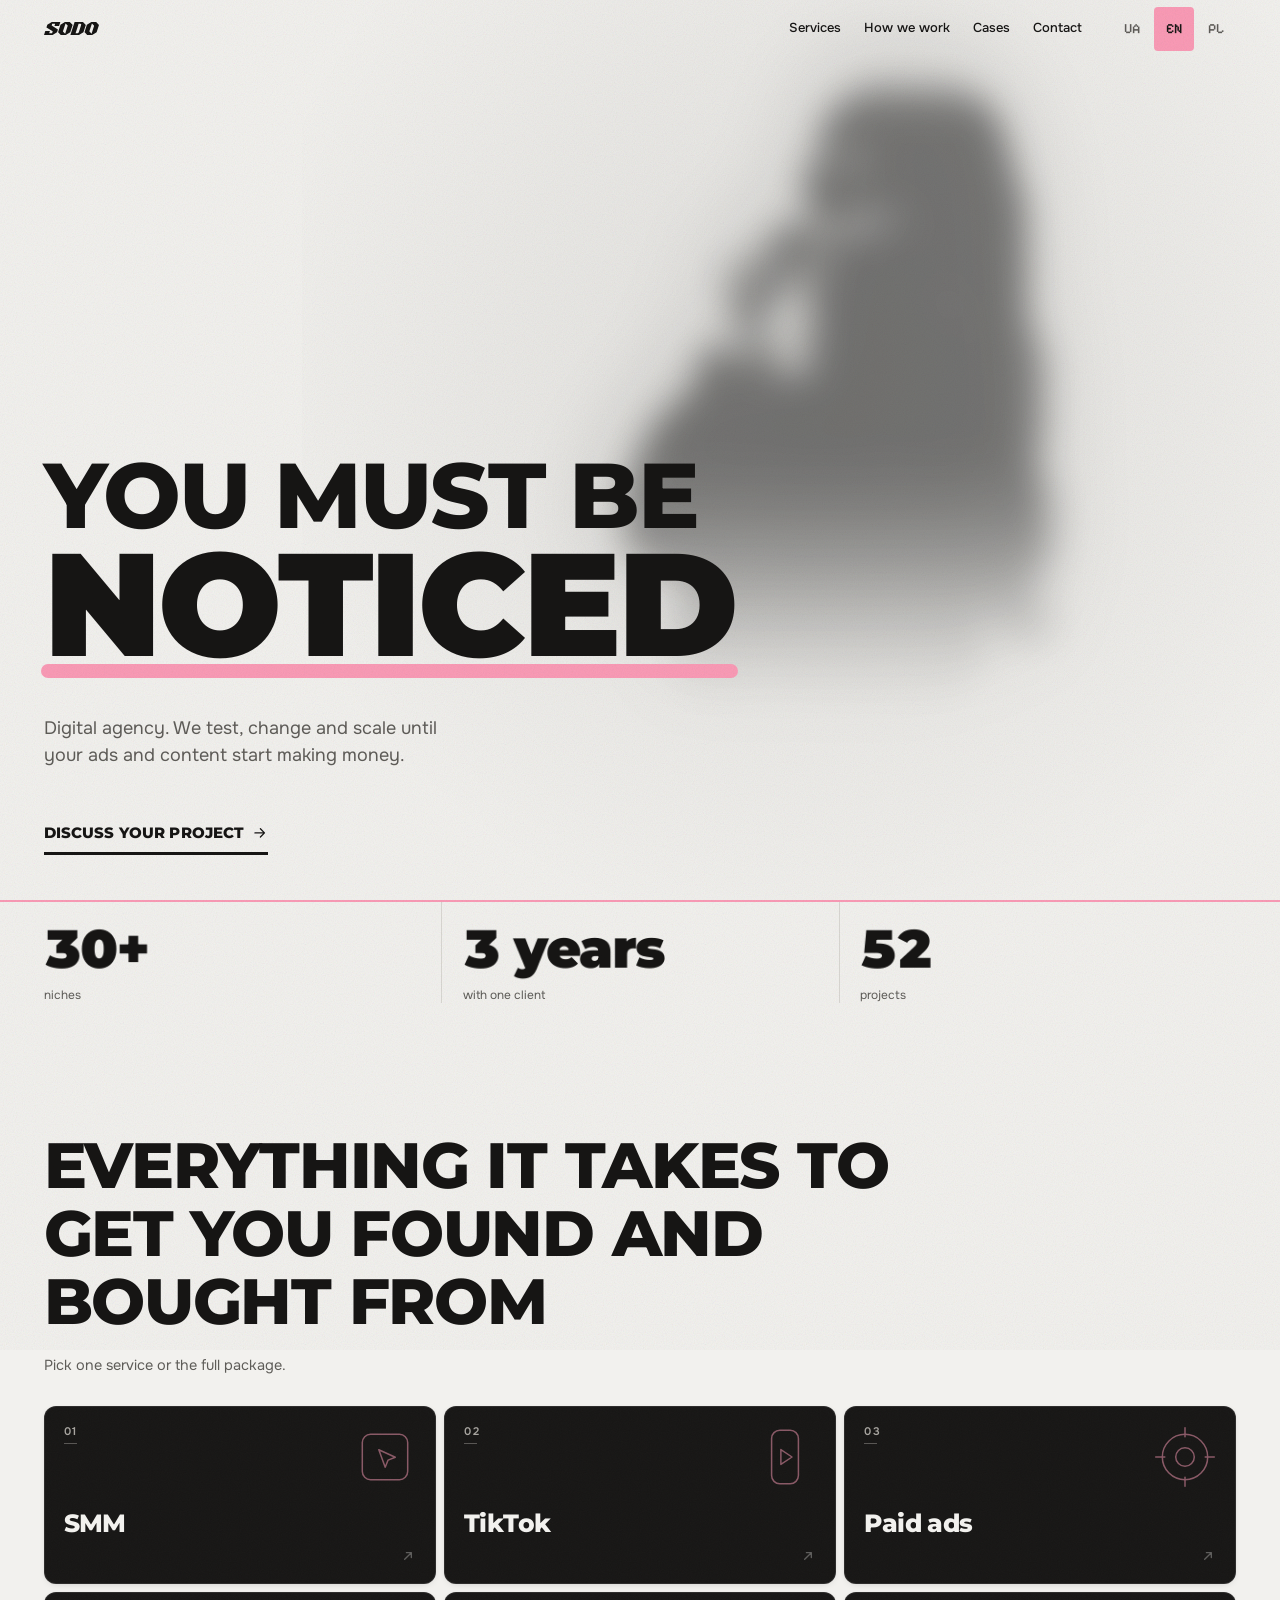
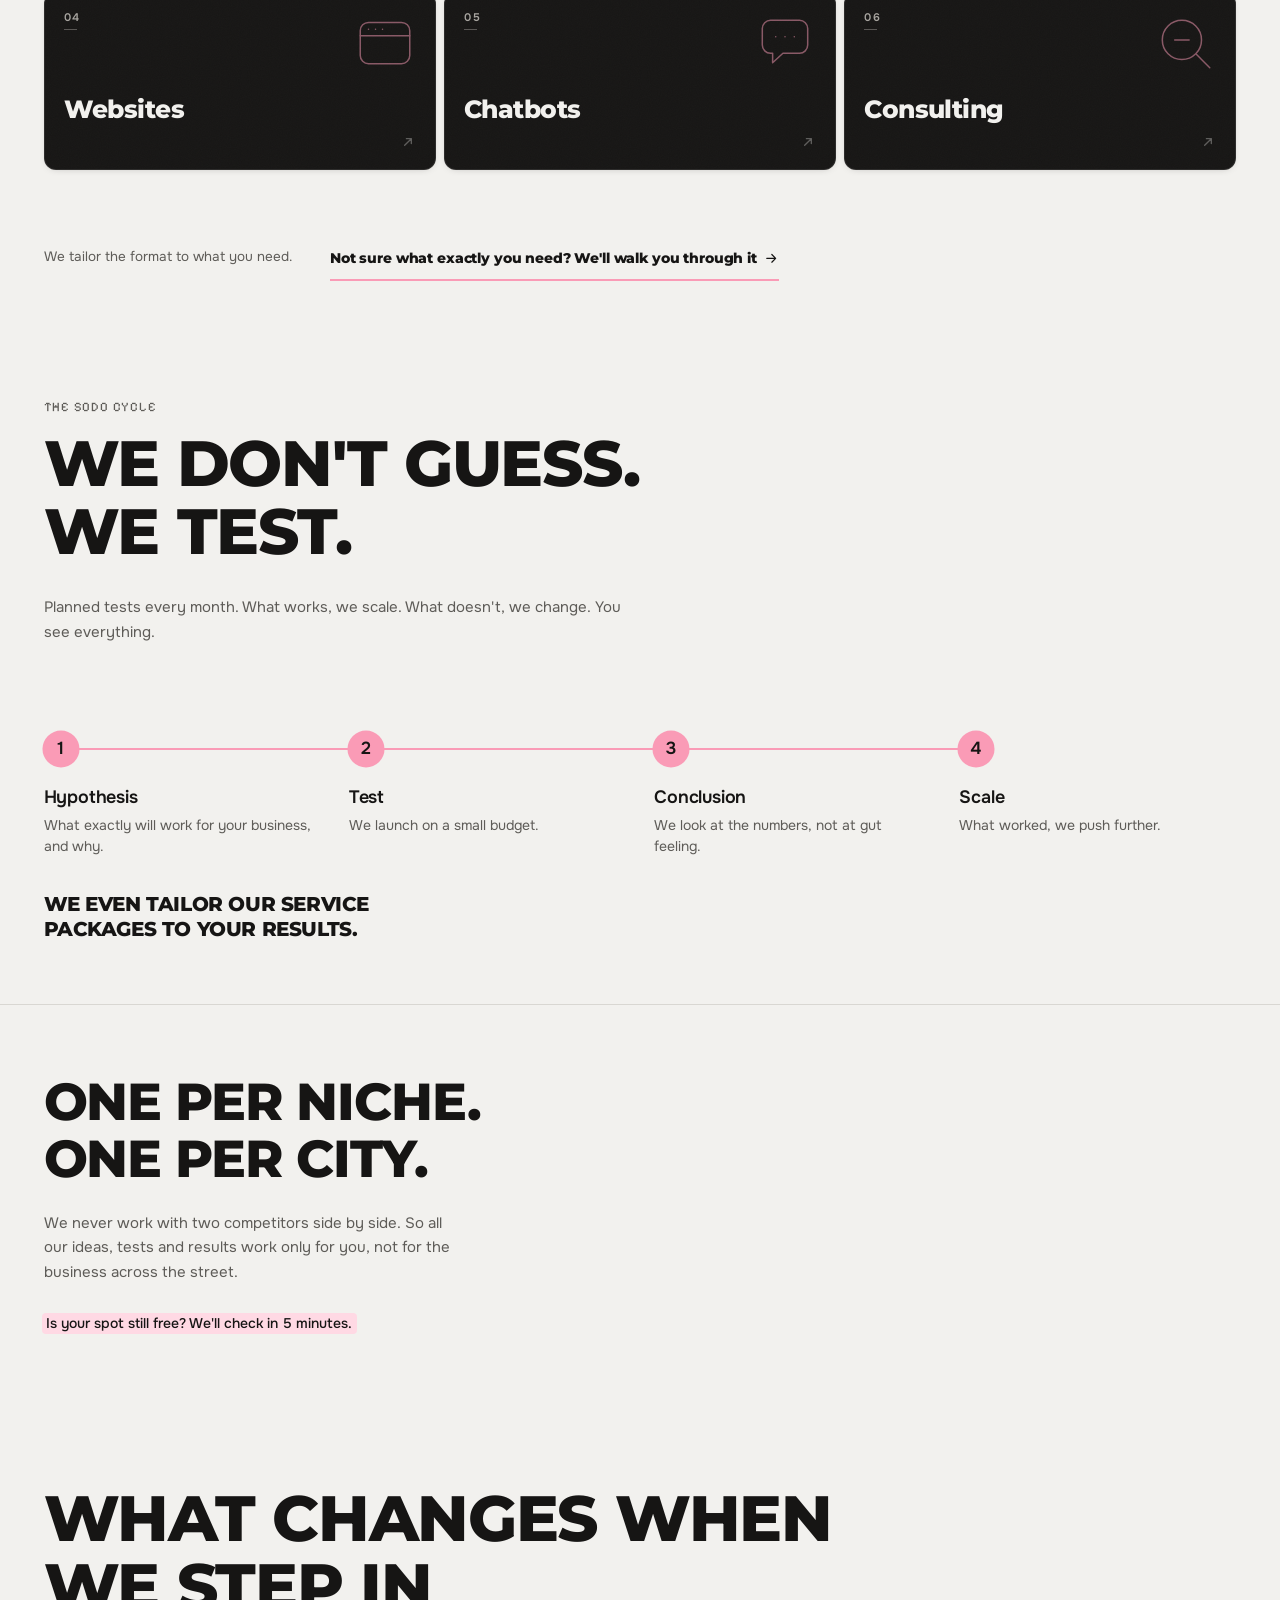
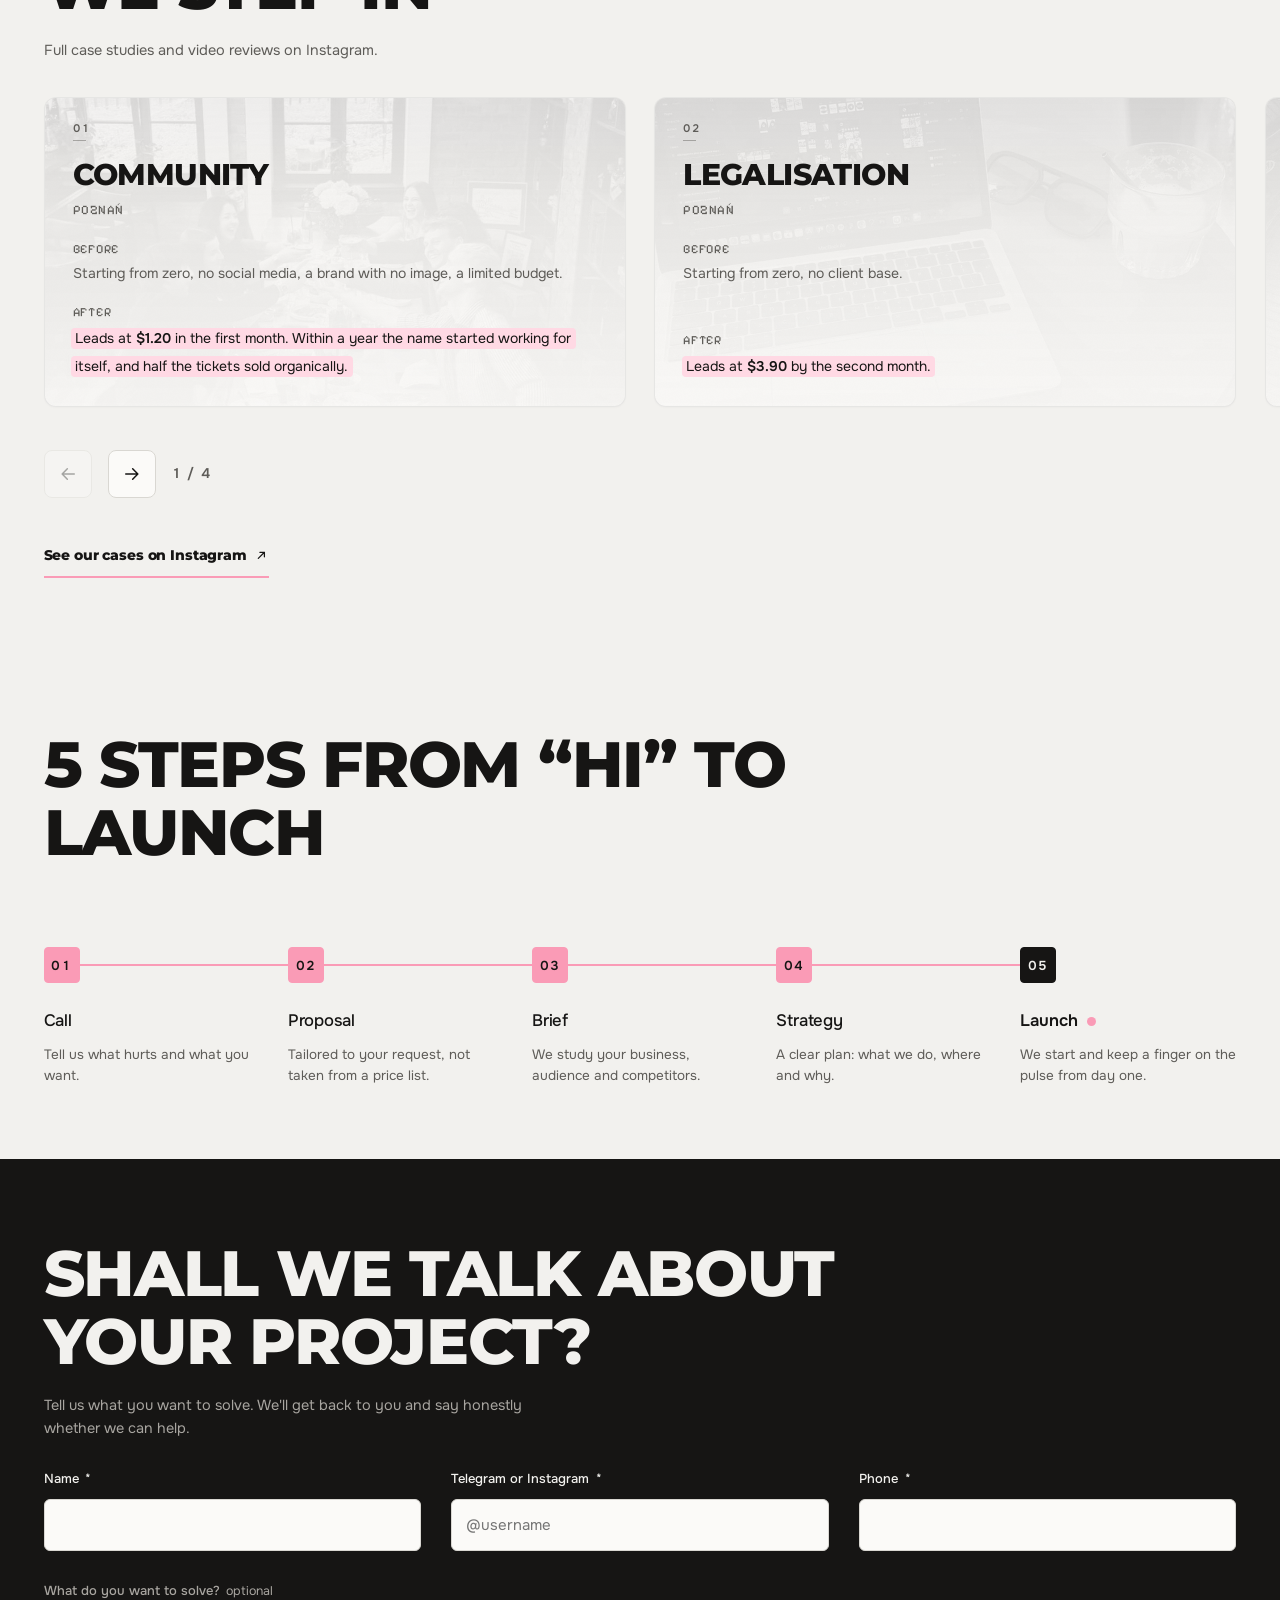
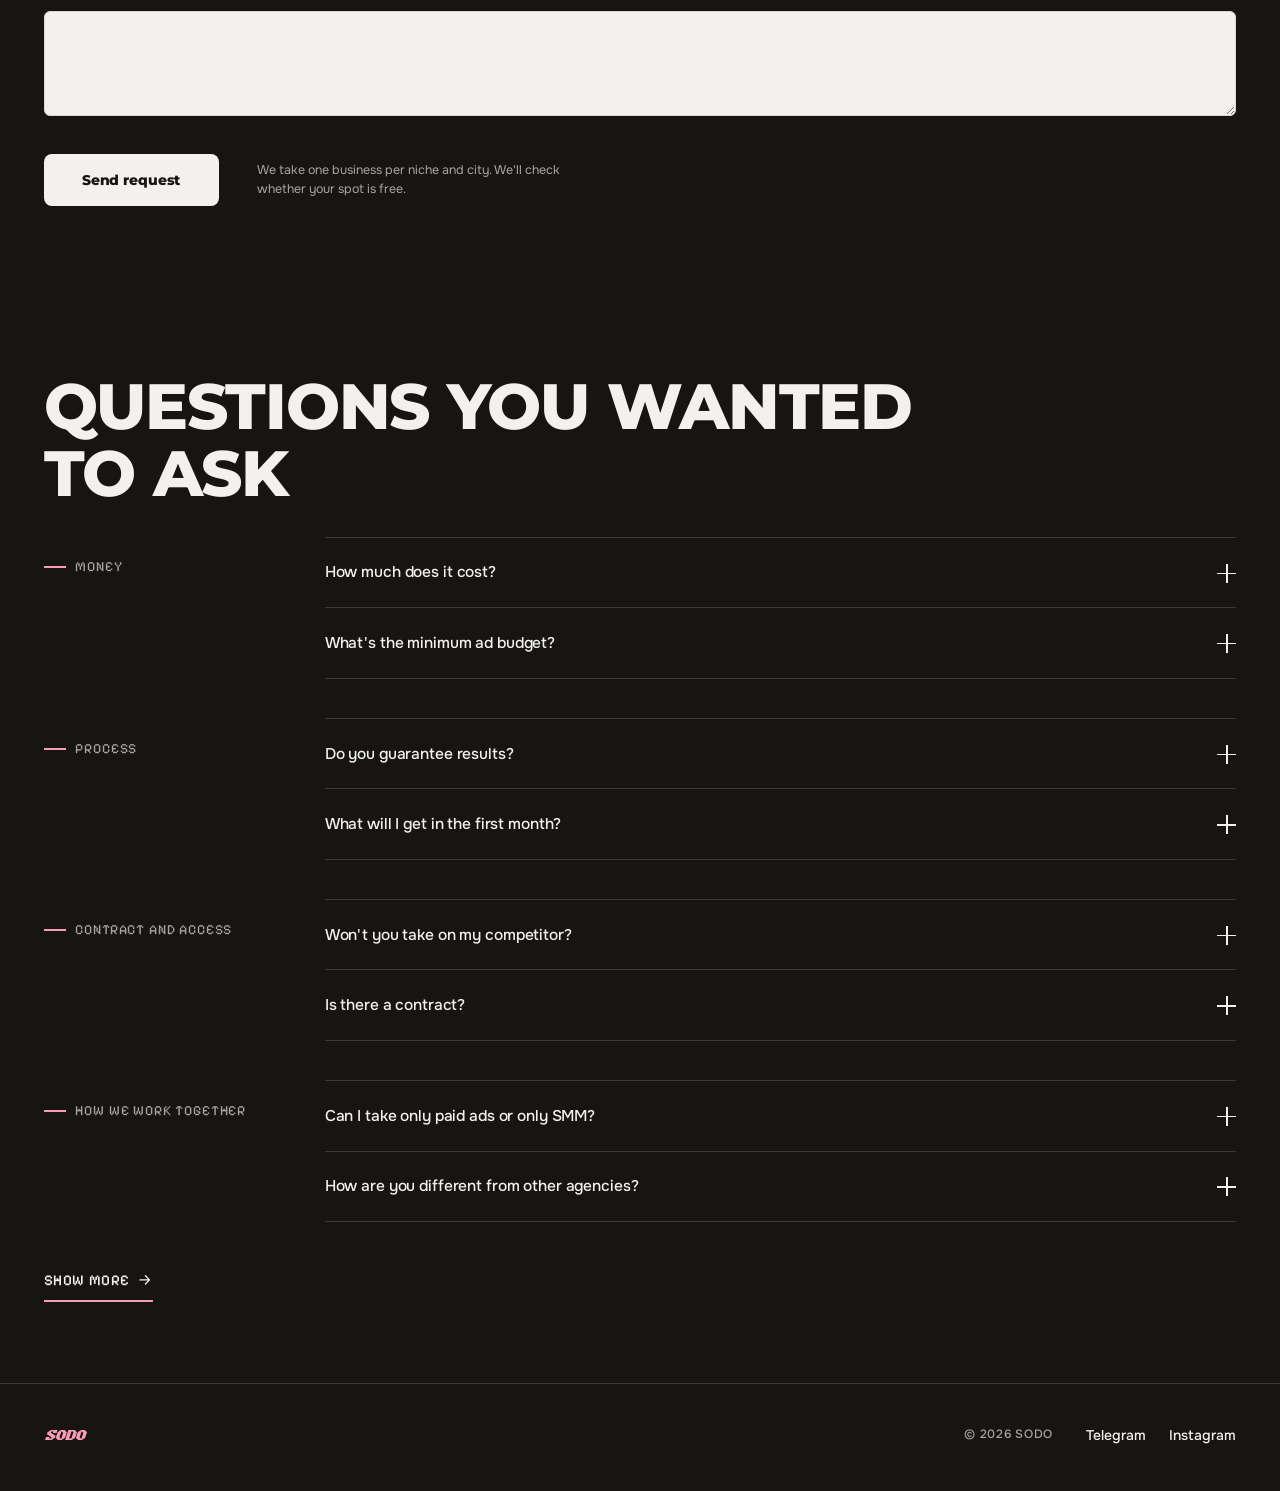
==== commit 0c70f4ce: "Старий ?lang= зникає з адреси після переходу Vercel переносить ?lang=pl разом з utm на /pl/; тепер с" ====
--- a/en/index.html
+++ b/en/index.html
@@ -722,6 +722,6 @@
   </nav>
 </footer>
 
-<script src="/js/main.js?v=19" defer></script>
+<script src="/js/main.js?v=20" defer></script>
 </body>
 </html>
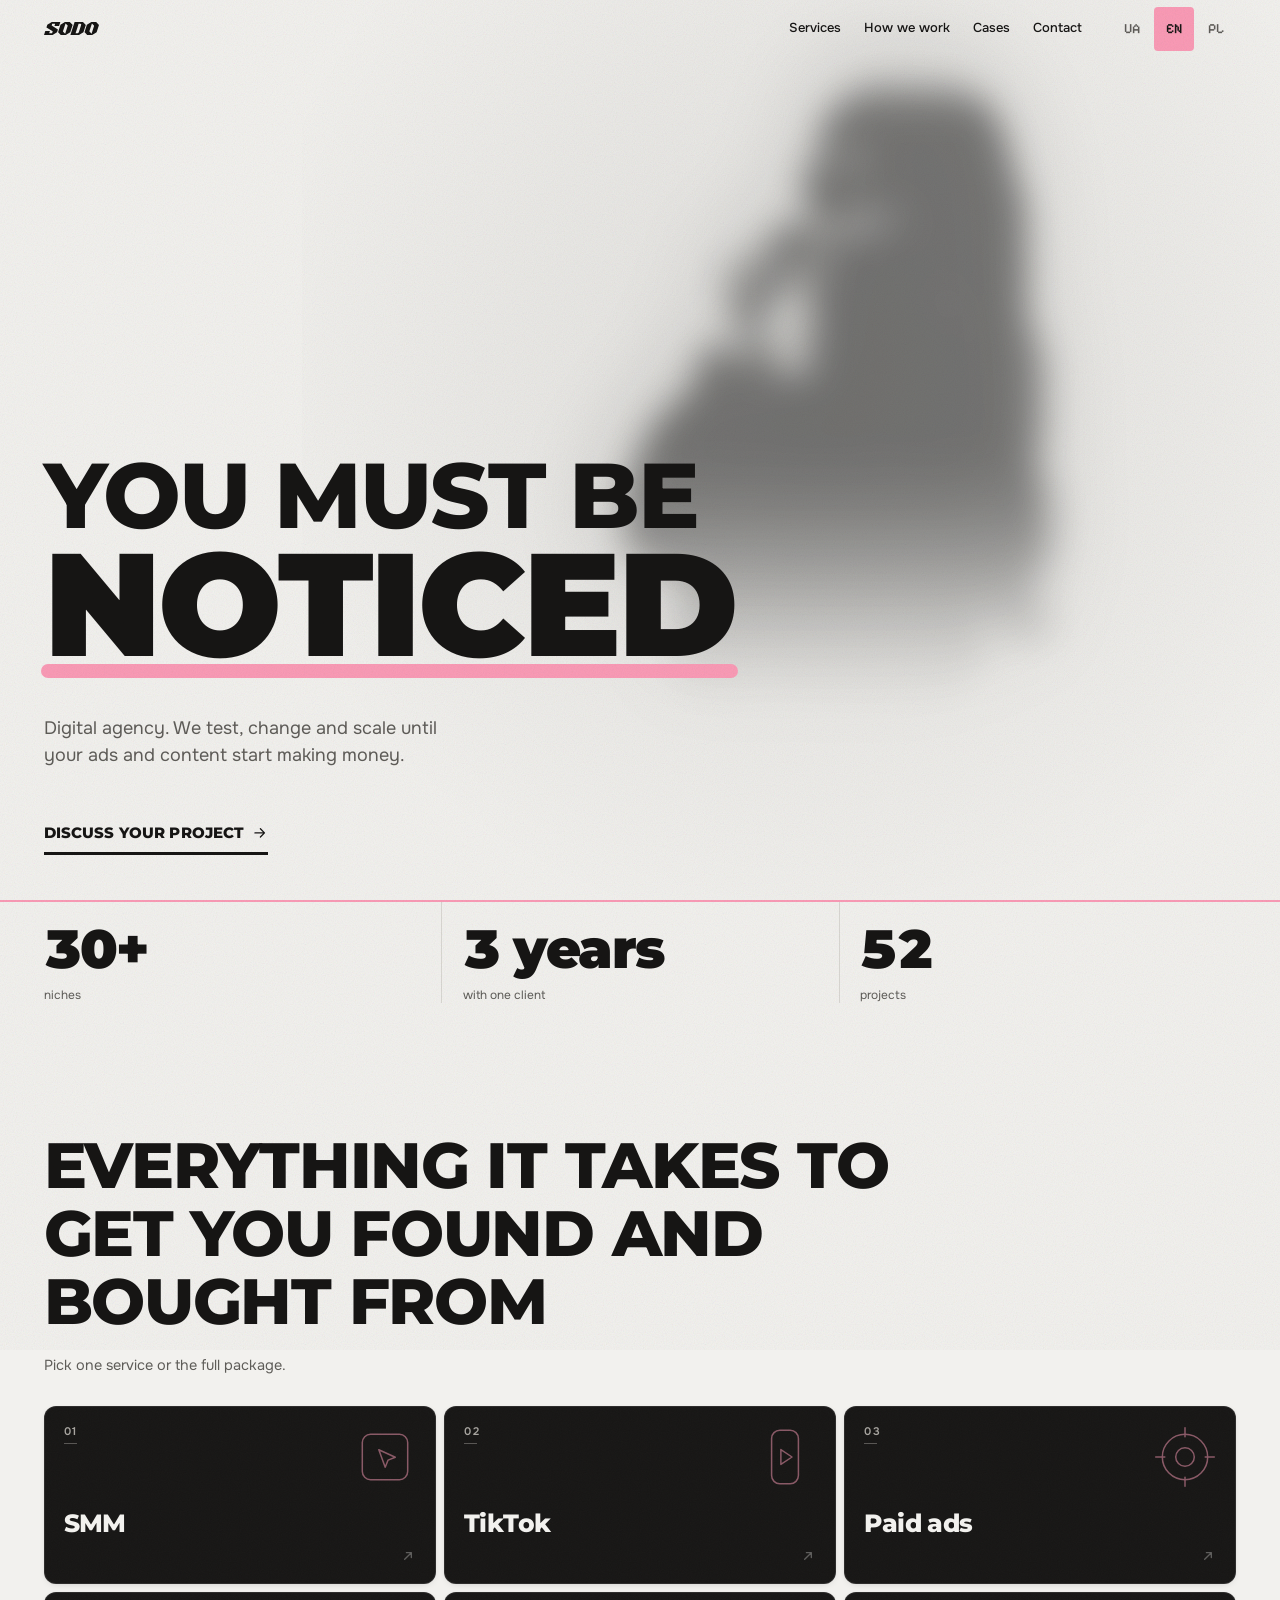
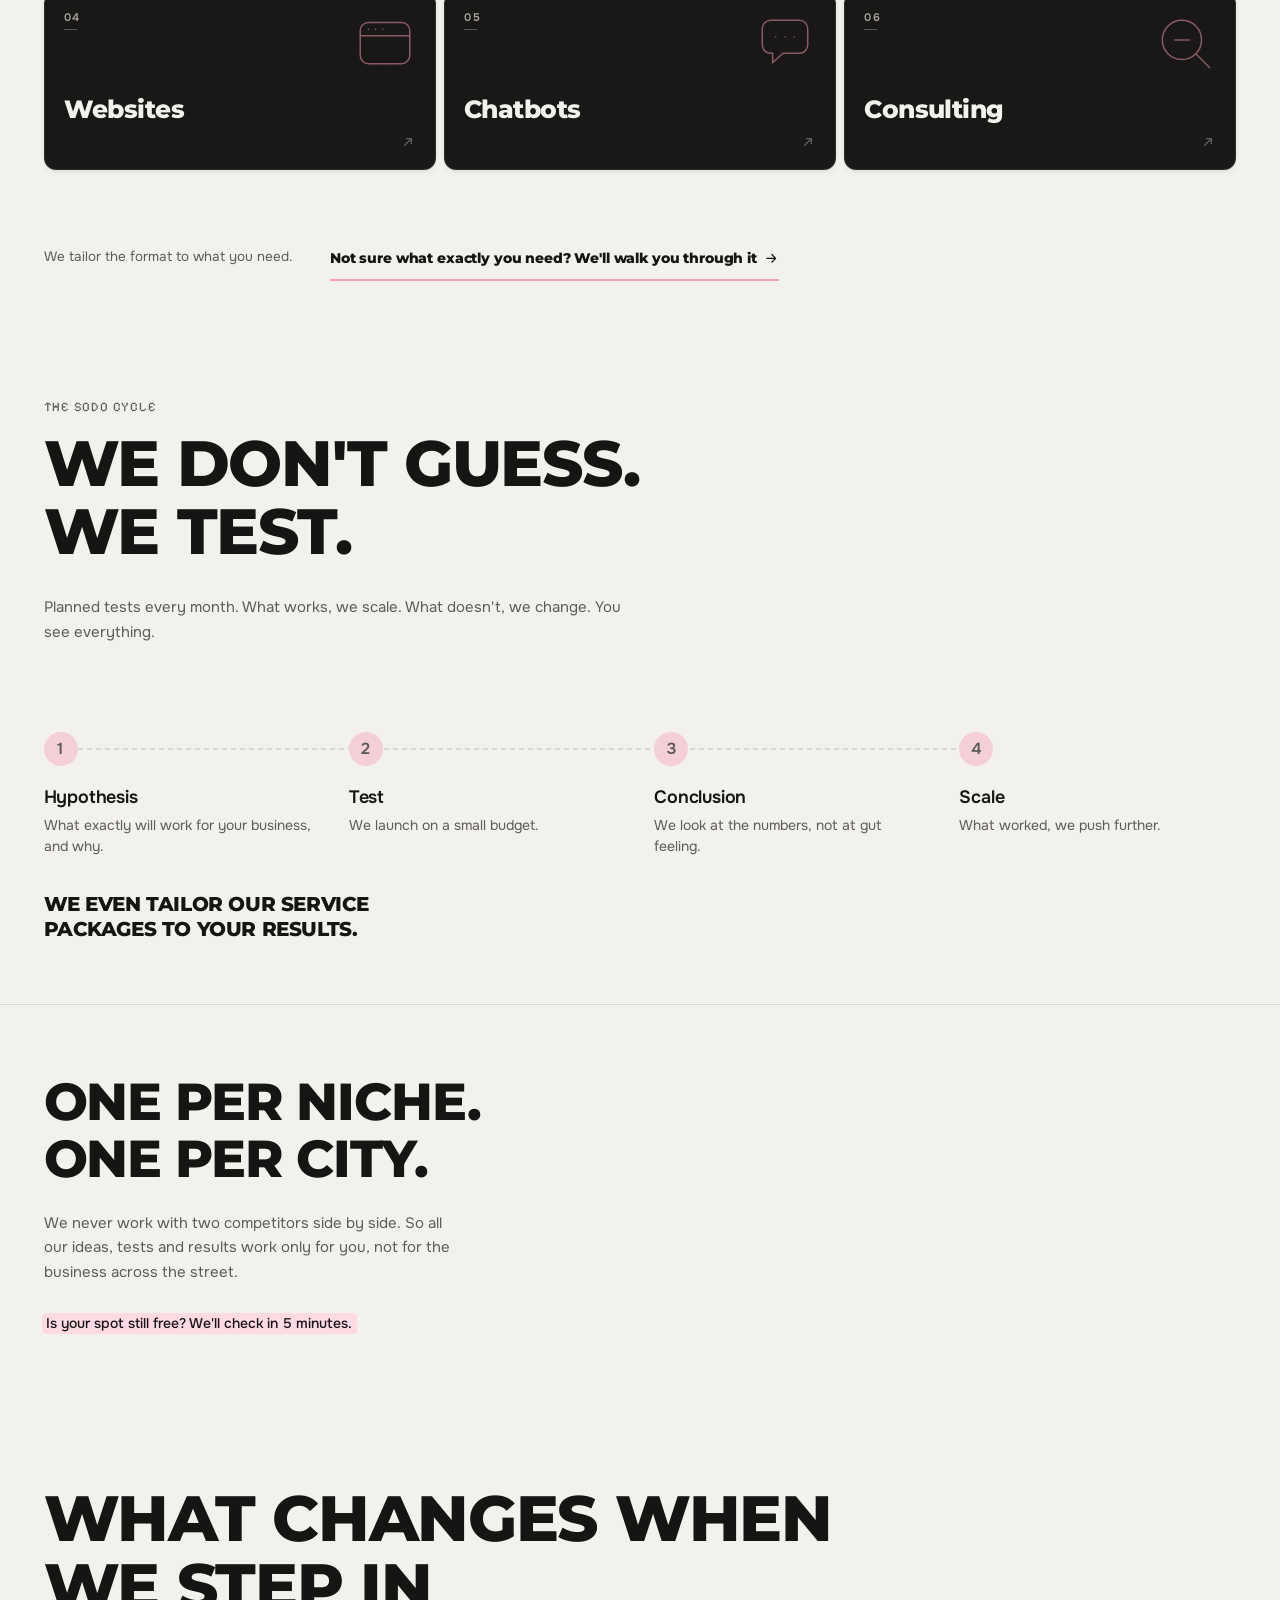
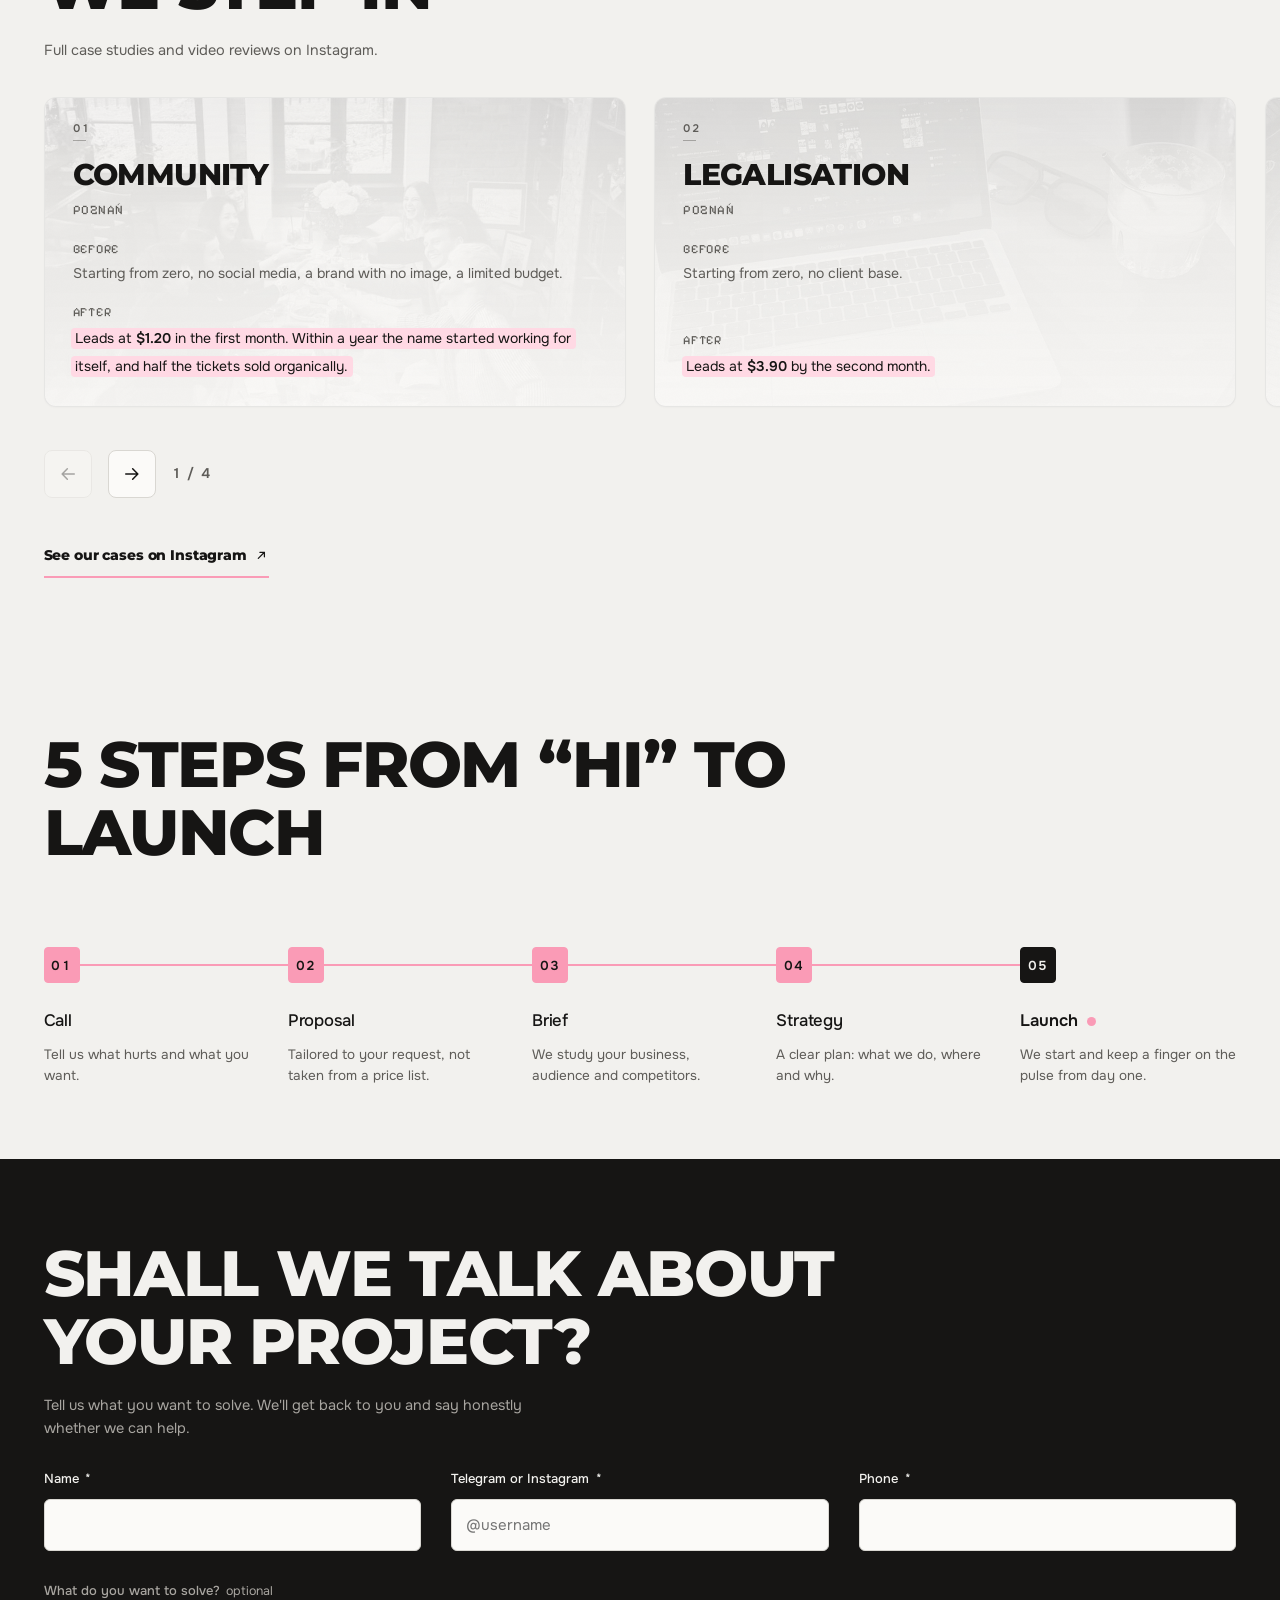
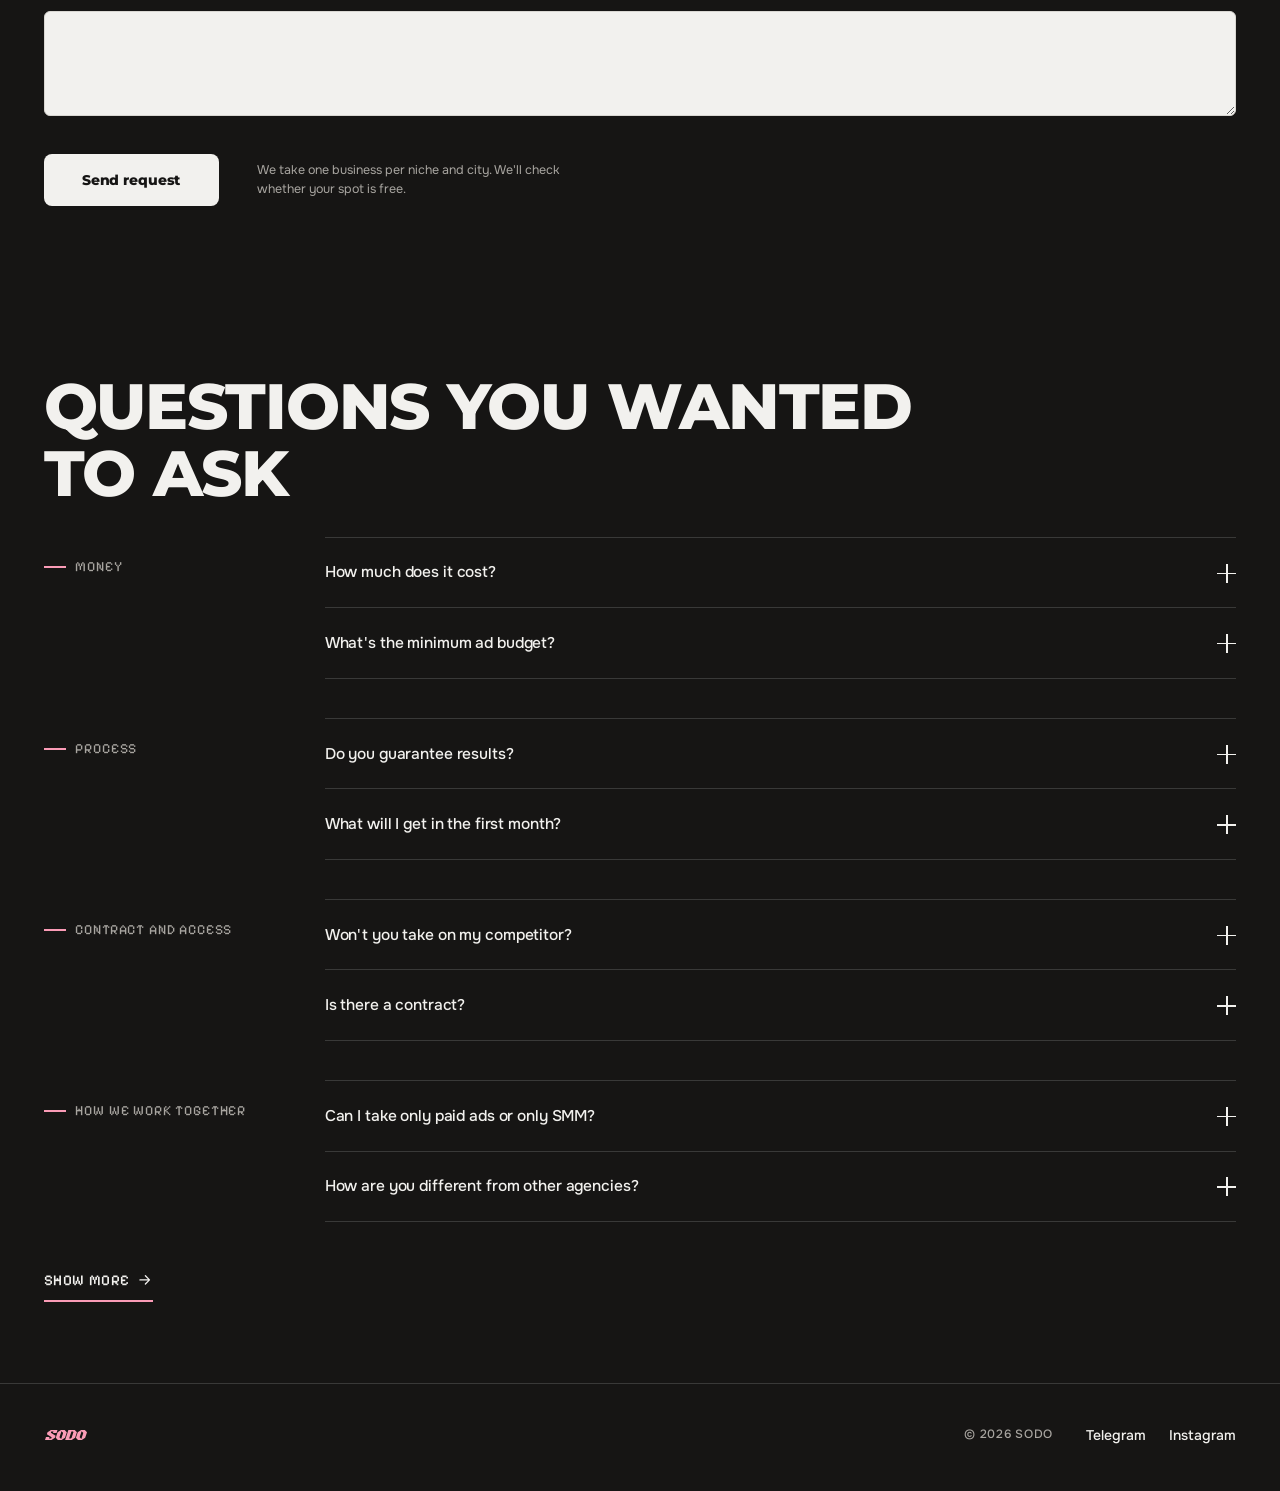
==== commit e4235f90: "Fix overlapping animations and mobile scroll transitions" ====
--- a/en/index.html
+++ b/en/index.html
@@ -35,7 +35,7 @@
 <link rel="preload" href="/assets/fonts/Pixelify-400.woff2" as="font" type="font/woff2" crossorigin>
 <link rel="preload" as="image" href="/assets/figures/figure.webp">
 <link rel="stylesheet" href="/assets/fonts/fonts.css?v=3">
-<link rel="stylesheet" href="/css/style.css?v=16">
+<link rel="stylesheet" href="/css/style.css?v=18">
 
 <noscript><style>
   .load{display:none}
@@ -45,6 +45,7 @@
   .qa__a{display:block!important;height:auto!important}
   .road::after{transform:scaleY(1)!important}
   .road__s,.step{opacity:1!important}
+  .road__n{background:var(--pink)!important;color:var(--ink)!important}
   .steps::after{transform:scaleY(1)!important}
   .step p{opacity:1!important;translate:0 0!important}
   .svc.is-on .fold__i{opacity:1!important;translate:0 0!important}
@@ -162,7 +163,7 @@
 
 <!-- ═══════════ 02 · ЦИФРИ ═══════════ -->
 <section class="stats" aria-label="Our experience in numbers" data-i18n-aria="aria.stats">
-  <ul class="stats__l rv">
+  <ul class="stats__l">
     <li class="stat">
       <b class="stat__n" data-i18n="one.n0" data-count>30+</b>
       <span class="stat__c" data-i18n="one.c0">niches</span></li>
@@ -319,7 +320,7 @@
 
   <p class="cycle__p" data-i18n="cycle.text">Planned tests every month. What works, we scale. What doesn't, we change. You see everything.</p>
 
-  <ol class="road rv" id="road">
+  <ol class="road" id="road">
       <li class="road__s"><i class="road__n">1</i>
         <div class="road__b">
           <h3 data-i18n="cycle.h0">Hypothesis</h3>
@@ -452,7 +453,7 @@
   <header class="sh">
     <h2 class="sh__t" data-i18n="how.title" id="howT">5 steps from “hi” to launch</h2>
   </header>
-  <ol class="steps rv" id="steps">
+  <ol class="steps" id="steps">
     <li class="step"><i class="step__n">01</i>
       <h3 data-i18n="how.h0">Call</h3>
       <p data-i18n="how.p0">Tell us what hurts and what you want.</p></li>
@@ -722,6 +723,6 @@
   </nav>
 </footer>
 
-<script src="/js/main.js?v=20" defer></script>
+<script src="/js/main.js?v=21" defer></script>
 </body>
 </html>
--- a/css/style.css
+++ b/css/style.css
@@ -597,7 +597,7 @@
 .sw__box{
   display:grid;overflow:hidden;
   margin-top:0;height:0;
-  transition:height .34s var(--e-io),margin-top .34s var(--e-io);
+  transition:height .28s var(--e),margin-top .28s var(--e);
 }
 .sw.is-picked .sw__box{margin-top:30px;height:var(--box,auto)}
 
@@ -613,13 +613,12 @@
   border-radius:var(--r-l);overflow:hidden;
   padding:clamp(20px,3vh,32px) clamp(18px,2.2vw,34px) clamp(22px,3.2vh,34px);
   opacity:0;visibility:hidden;translate:0 8px;
-  transition:opacity .2s var(--e-soft) 0s,translate .2s var(--e-soft) 0s,
-             visibility 0s linear .2s;
+  /* Старий опис зникає відразу: два тексти не накладаються. */
+  transition:none;
 }
 .svc.is-on{
   opacity:1;visibility:visible;translate:0 0;
-  transition:opacity .3s var(--e) .16s,translate .3s var(--e) .16s,
-             visibility 0s linear 0s;
+  transition:opacity .22s var(--e),translate .22s var(--e);
 }
 /* Замість намальованої папки — фактура самої площини: дрібна сітка,
    що гасне від верхнього правого кута. Предмета немає, працює
@@ -676,14 +675,7 @@
   letter-spacing:.06em;font-variant-numeric:tabular-nums;
   color:var(--ink-muted);margin-right:.45em;
 }
-/* рядки вступають по черзі, 50 мс один за одним */
-.svc.is-on .fold__i{animation:labelIn .34s var(--e) both}
-.svc.is-on .fold__i:nth-child(1){animation-delay:.20s}
-.svc.is-on .fold__i:nth-child(2){animation-delay:.25s}
-.svc.is-on .fold__i:nth-child(3){animation-delay:.30s}
-.svc.is-on .fold__i:nth-child(4){animation-delay:.35s}
-.svc.is-on .fold__i:nth-child(5){animation-delay:.40s}
-@keyframes labelIn{from{opacity:0;translate:0 10px}to{opacity:1;translate:0 0}}
+/* Опис входить однією площиною: рядки не наздоганяють контейнер. */
 
 /* На широкому екрані папка стає двоколонковою: назва, ціна й опис
    ліворуч, підписи праворуч. Інакше підписи розтягувались на всю
@@ -752,26 +744,23 @@
   background:var(--pink);transform-origin:top;
   transform:scaleY(var(--road,0));
 }
-/* крок, до якого лінія ще не дійшла, тримається тихіше */
+/* Текст читається відразу; прогрес показують тільки рейка й номери. */
 .road__s{
   position:relative;padding-bottom:clamp(18px,2.6vh,30px);
-  opacity:.4;transition:opacity .45s var(--e);
-}
-.road__s.is-on{opacity:1}
+}
 .road__s:last-child{padding-bottom:0}
-/* Точка з номером усередині. Заливка та сама фірмова рожева завжди,
-   цифра темна (9.06:1); різницю між активним і ще не активним дає
-   яскравість усього кроку й трохи більший розмір точки. */
+/* Активна точка з номером — фірмова рожева;
+   неактивна точка теж непрозора: рейка не просвічує крізь номер. */
 .road__n{
   position:absolute;left:-46px;top:0;z-index:1;
   width:34px;height:34px;border-radius:50%;
   display:grid;place-items:center;
-  background:var(--pink);color:var(--ink);
+  background:color-mix(in srgb,var(--pink) 40%,var(--bg));color:var(--ink-muted);
   font-family:var(--num);font-weight:600;font-size:16px;font-style:normal;
   font-variant-numeric:tabular-nums;line-height:1;
-  transition:scale .45s var(--e);
-}
-.road__s.is-on .road__n{scale:1.09}
+  transition:background-color .18s var(--e),color .18s var(--e),scale .18s var(--e);
+}
+.road__s.is-on .road__n{background:var(--pink);color:var(--ink);scale:1.09}
 .road__b{padding-top:3px}
 .road__s h3{font-weight:600;font-size:clamp(17px,1.4vw,25px);line-height:1.25;letter-spacing:-.01em}
 .road__s p{
@@ -956,8 +945,8 @@
 
 /* ============ 07 · ЯК ПРАЦЮЄМО ============
    Одна колонка, вертикальна лінія ліворуч, квадратні бейджі просто
-   на ній. Рожева лінія росте за прокруткою й тягне за собою кроки:
-   куди дійшла — те загорілось і лишилось. Назад лінія не відкочує,
+   на ній. Рожева лінія росте за прокруткою й підсвічує номери;
+   підписи весь час читабельні. Назад лінія не відкочує,
    інакше при скролі в обидва боки все смикалось би.
 
    Останній крок — фініш: чорний бейдж і крапка, що дихає. */
@@ -979,8 +968,7 @@
   background:var(--pink);transform-origin:top;
   transform:scaleY(var(--go,0));
 }
-.step{position:relative;opacity:.42;transition:opacity .4s var(--e)}
-.step.is-on{opacity:1}
+.step{position:relative}
 .step__n{
   position:absolute;left:-54px;top:0;z-index:1;
   display:grid;place-items:center;width:36px;height:36px;
@@ -988,7 +976,7 @@
   background:var(--card);border:1.5px solid var(--line);color:var(--ink-muted);
   font-family:var(--num);font-weight:600;font-size:13px;font-style:normal;
   letter-spacing:.08em;font-variant-numeric:tabular-nums;line-height:1;
-  transition:background-color .4s var(--e),border-color .4s var(--e),color .4s var(--e);
+  transition:background-color .18s var(--e),border-color .18s var(--e),color .18s var(--e);
 }
 .step.is-on .step__n{background:var(--pink);border-color:var(--pink);color:var(--ink)}
 .step--last.is-on .step__n{background:var(--ink);border-color:var(--ink);color:var(--bg)}
@@ -999,18 +987,13 @@
 .step p{
   margin-top:6px;max-width:48ch;
   font-size:clamp(13.5px,.95vw,16px);line-height:1.55;color:var(--ink-muted);
-  opacity:0;translate:0 12px;
-}
-.step.is-on p{
-  opacity:1;translate:0 0;
-  transition:opacity .4s var(--e) .08s,translate .4s var(--e) .08s;
 }
 /* фініш: більше повітря, важча назва й крапка, що тримає пульс */
 .step--last{margin-top:clamp(8px,1.4vh,18px)}
 .step--last h3{font-weight:600}
 .step__dot{
   width:9px;height:9px;flex:none;border-radius:50%;
-  background:var(--pink);opacity:0;transition:opacity .4s var(--e) .3s;
+  background:var(--pink);opacity:0;transition:opacity .18s var(--e);
 }
 .step--last.is-on .step__dot{opacity:1;animation:pulse 2.2s var(--e-soft) .8s infinite}
 @keyframes pulse{0%,100%{transform:scale(1);opacity:1}50%{transform:scale(1.55);opacity:.45}}
@@ -1120,7 +1103,7 @@
 .qa__q[aria-expanded="true"]::after{transform:rotate(90deg)}
 @media (hover:hover) and (pointer:fine){.qa__q:hover{color:var(--pink-soft)}}
 
-.qa__a{overflow:hidden;height:0;transition:height .35s var(--e-io)}
+.qa__a{overflow:hidden;height:0;transition:height .28s var(--e)}
 .qa__a[hidden]{display:none}
 .qa__a p{
   max-width:66ch;padding:0 clamp(50px,5vw,80px) clamp(20px,2.8vh,30px) 0;
@@ -1306,6 +1289,7 @@
   .svc.is-on .fold__i{animation:none;opacity:1;translate:0 0}
   .road::after{transform:scaleY(1)}
   .road__s,.step{opacity:1}
+  .road__n{background:var(--pink);color:var(--ink)}
   .steps::after{transform:scaleY(1)}
   /* у ряд рейка заповнюється вбік, тож і тут інша вісь */
   .road.is-row::after,.steps.is-row::after{transform:scaleX(1)}
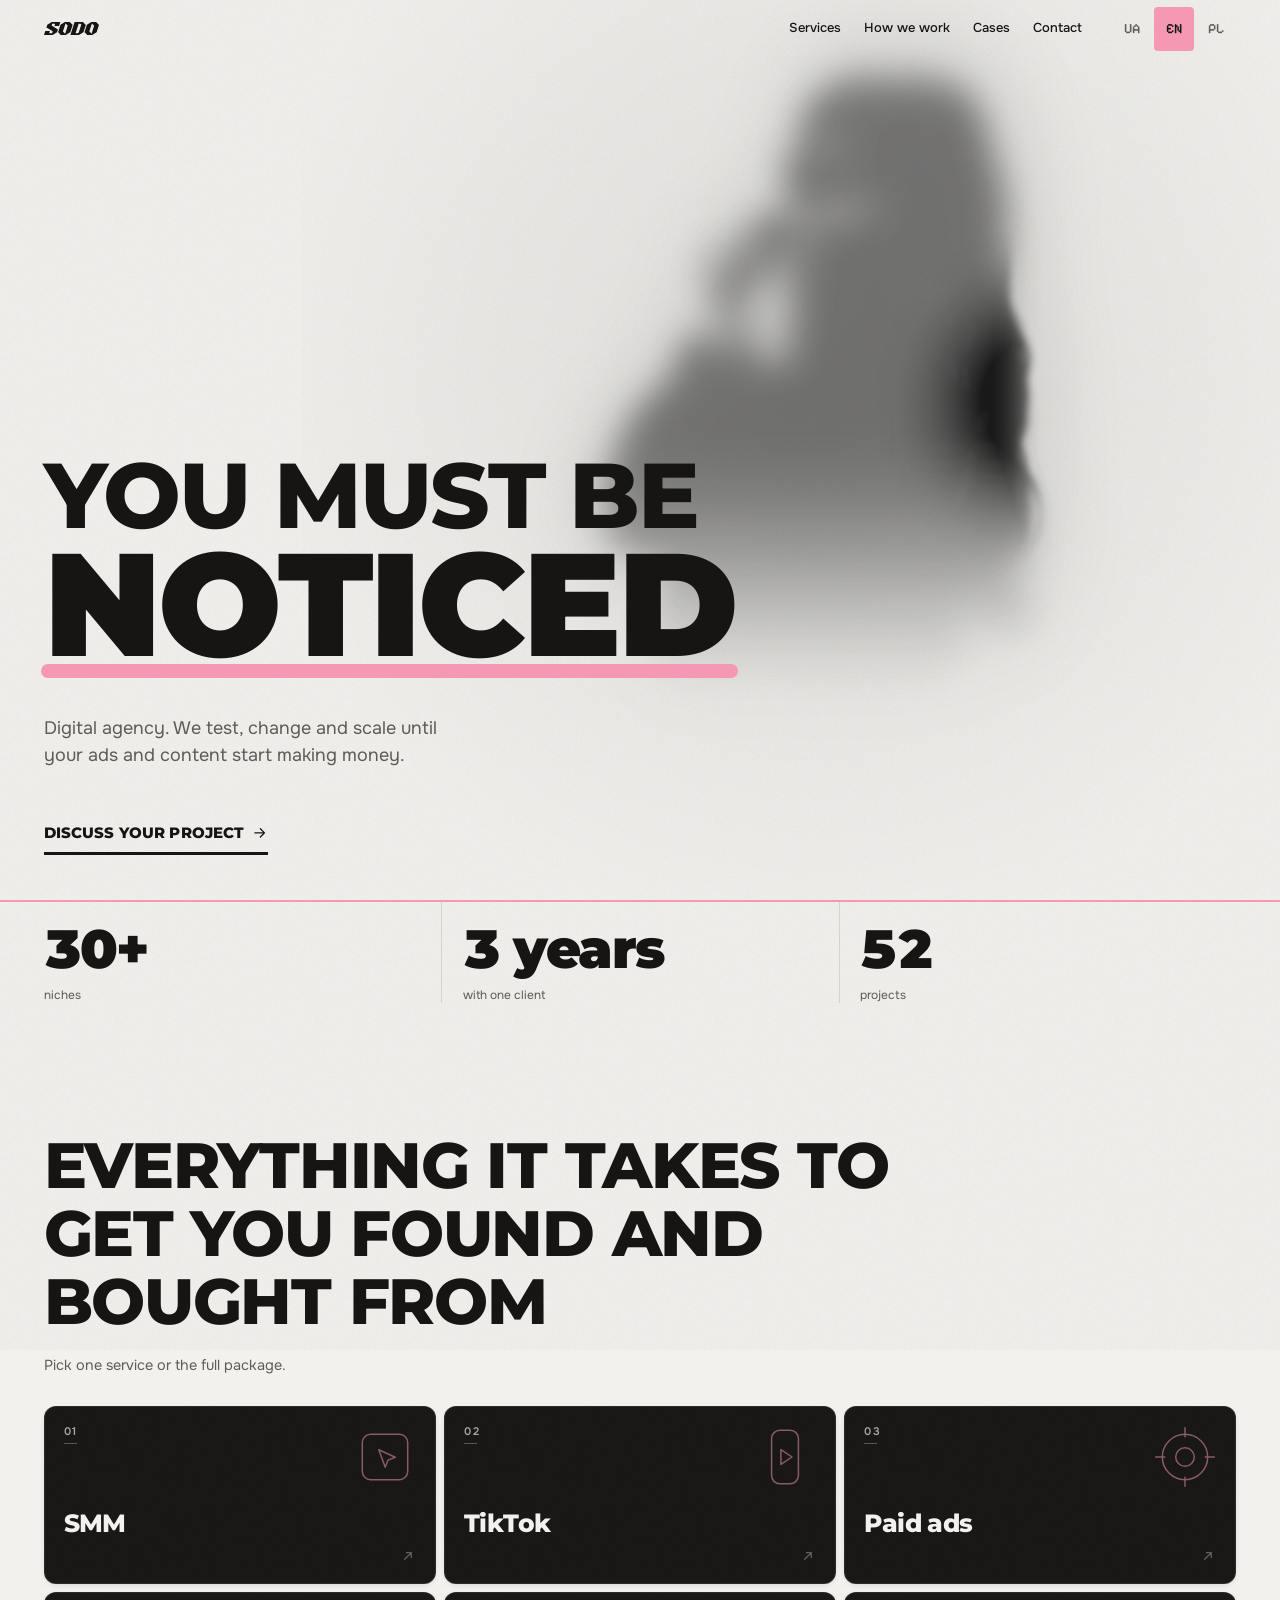
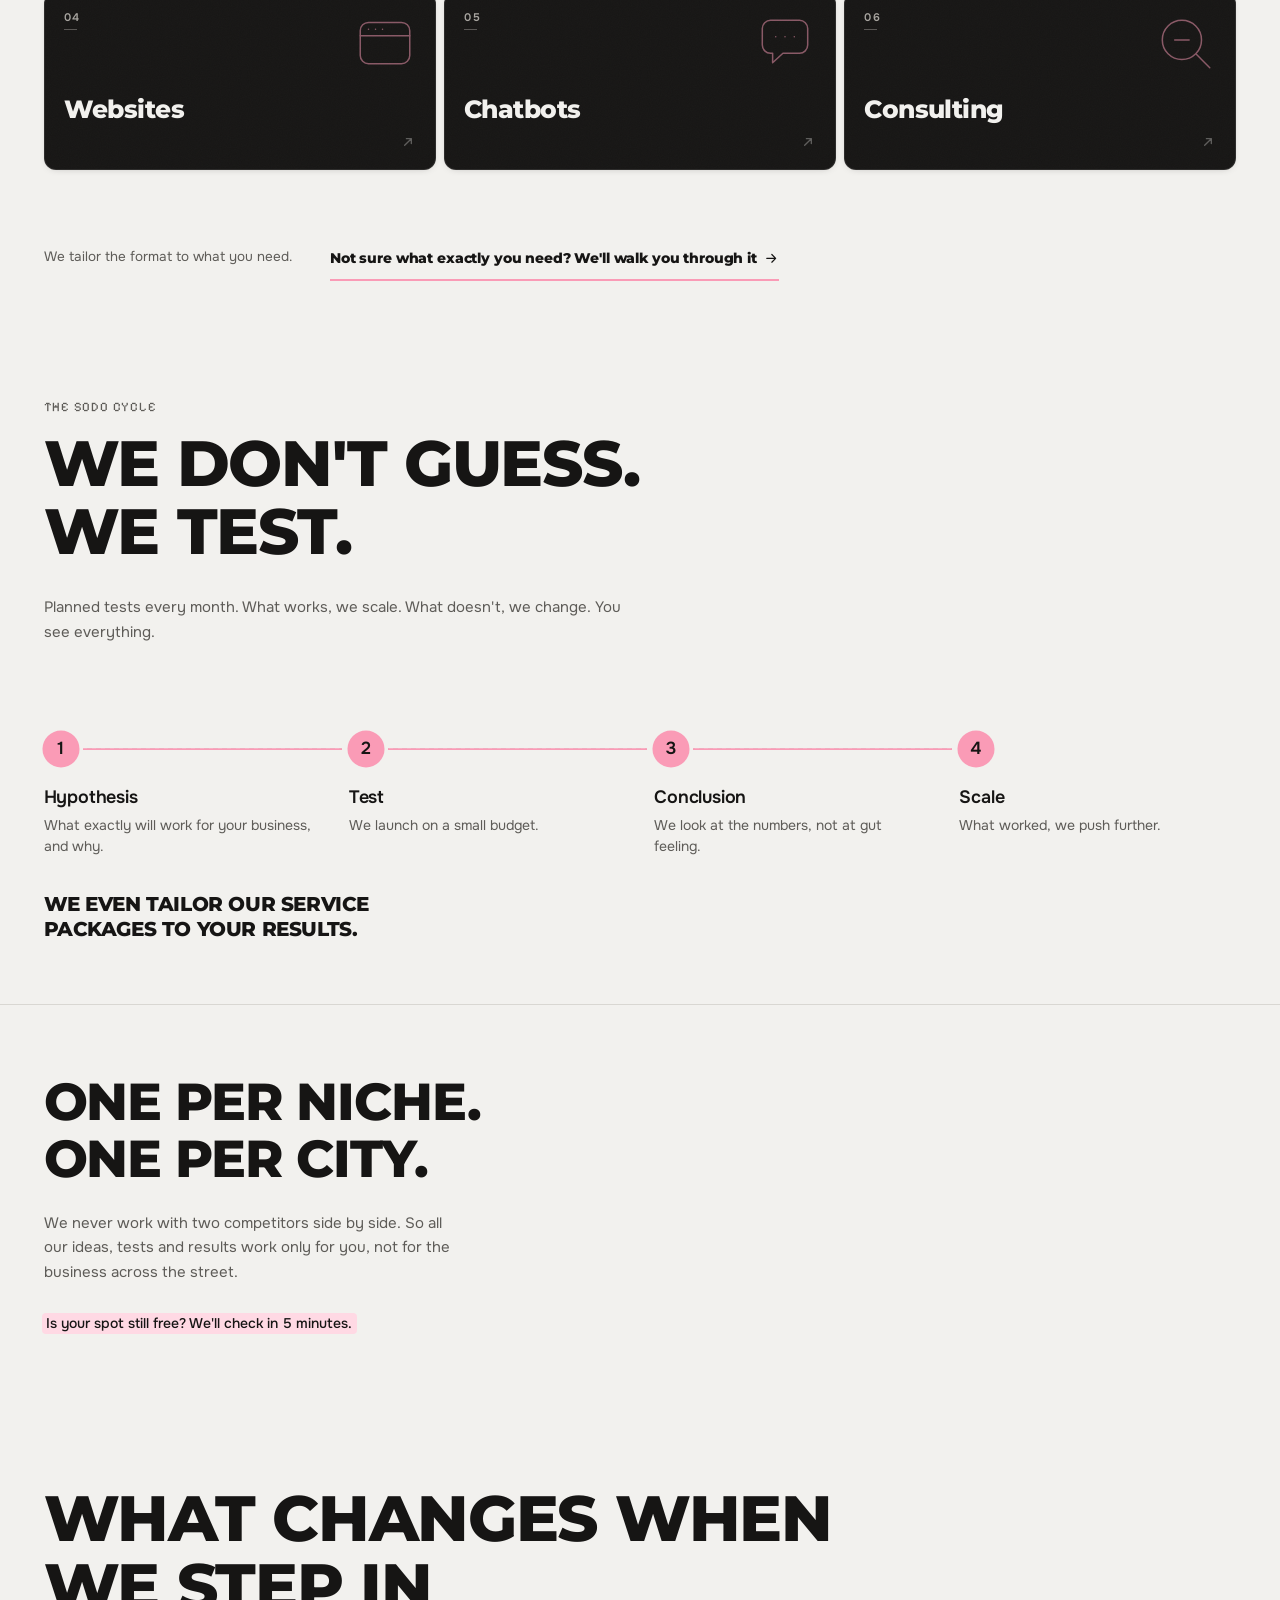
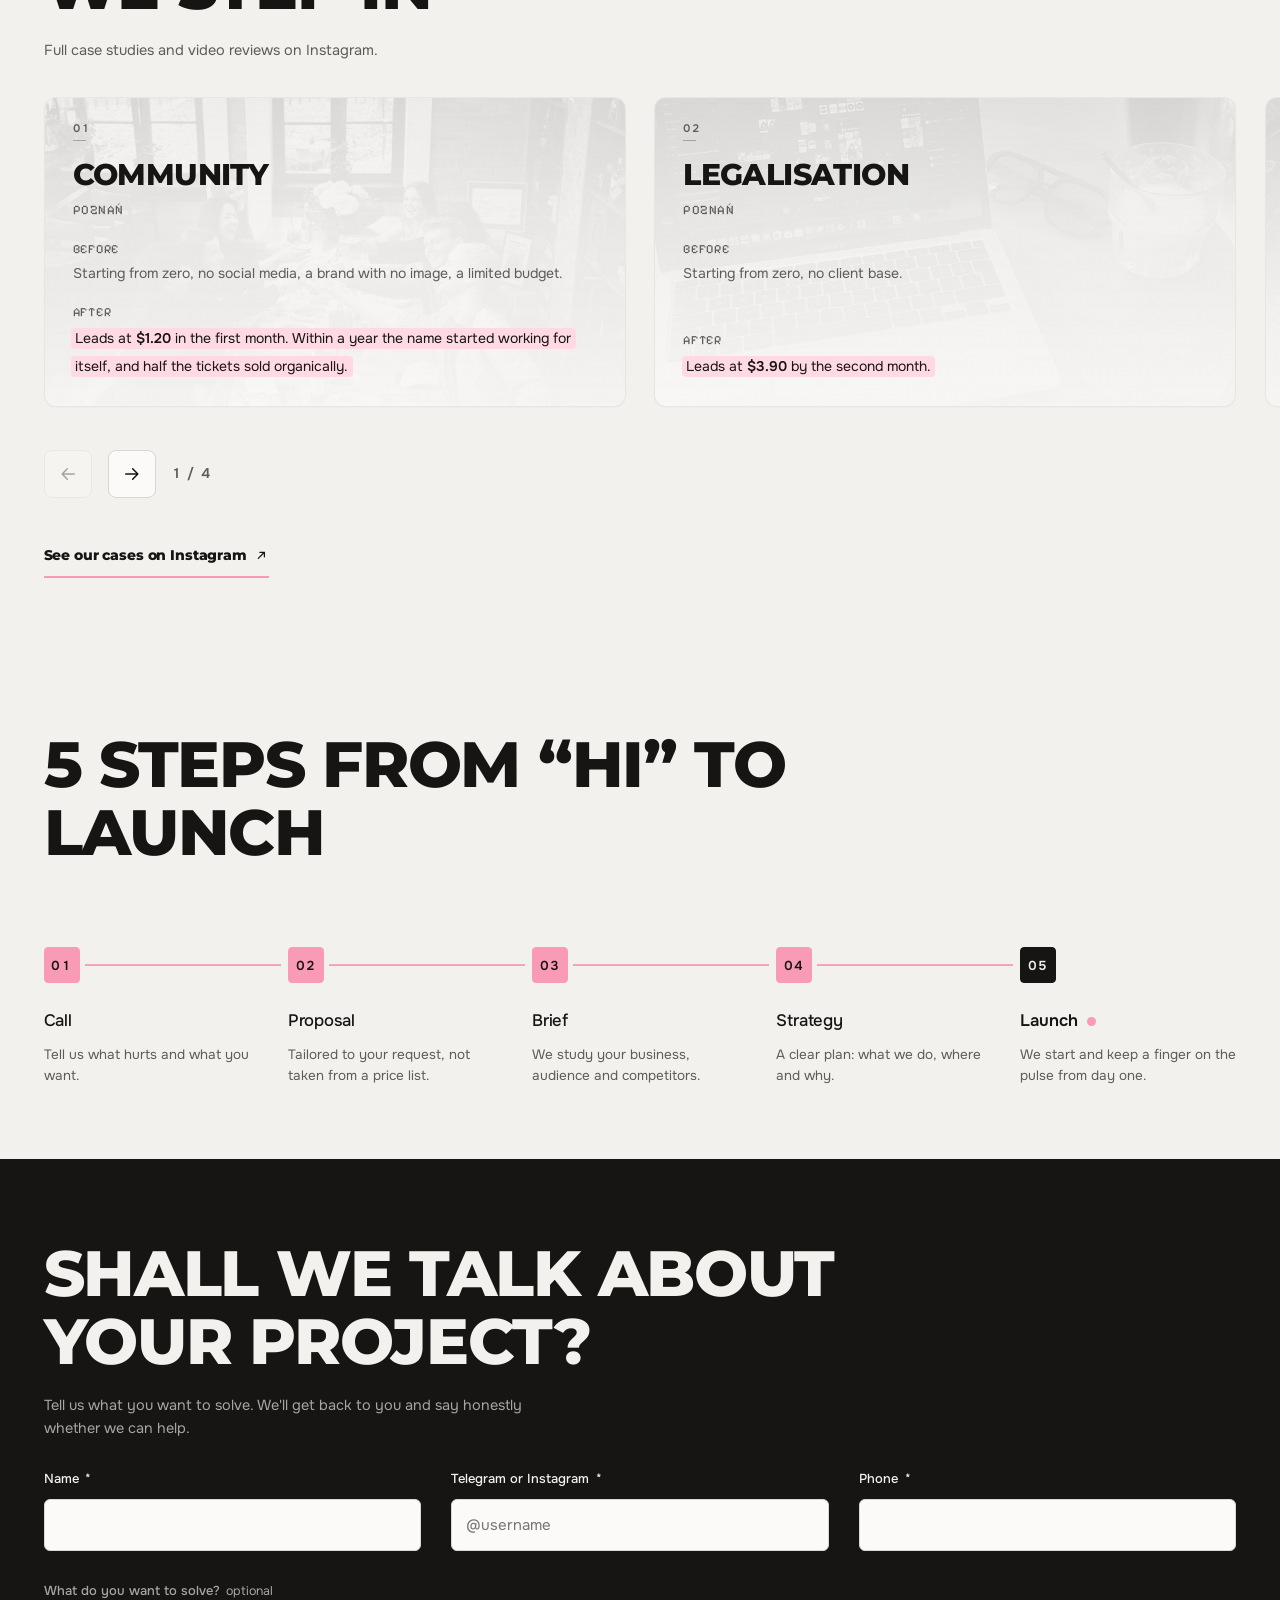
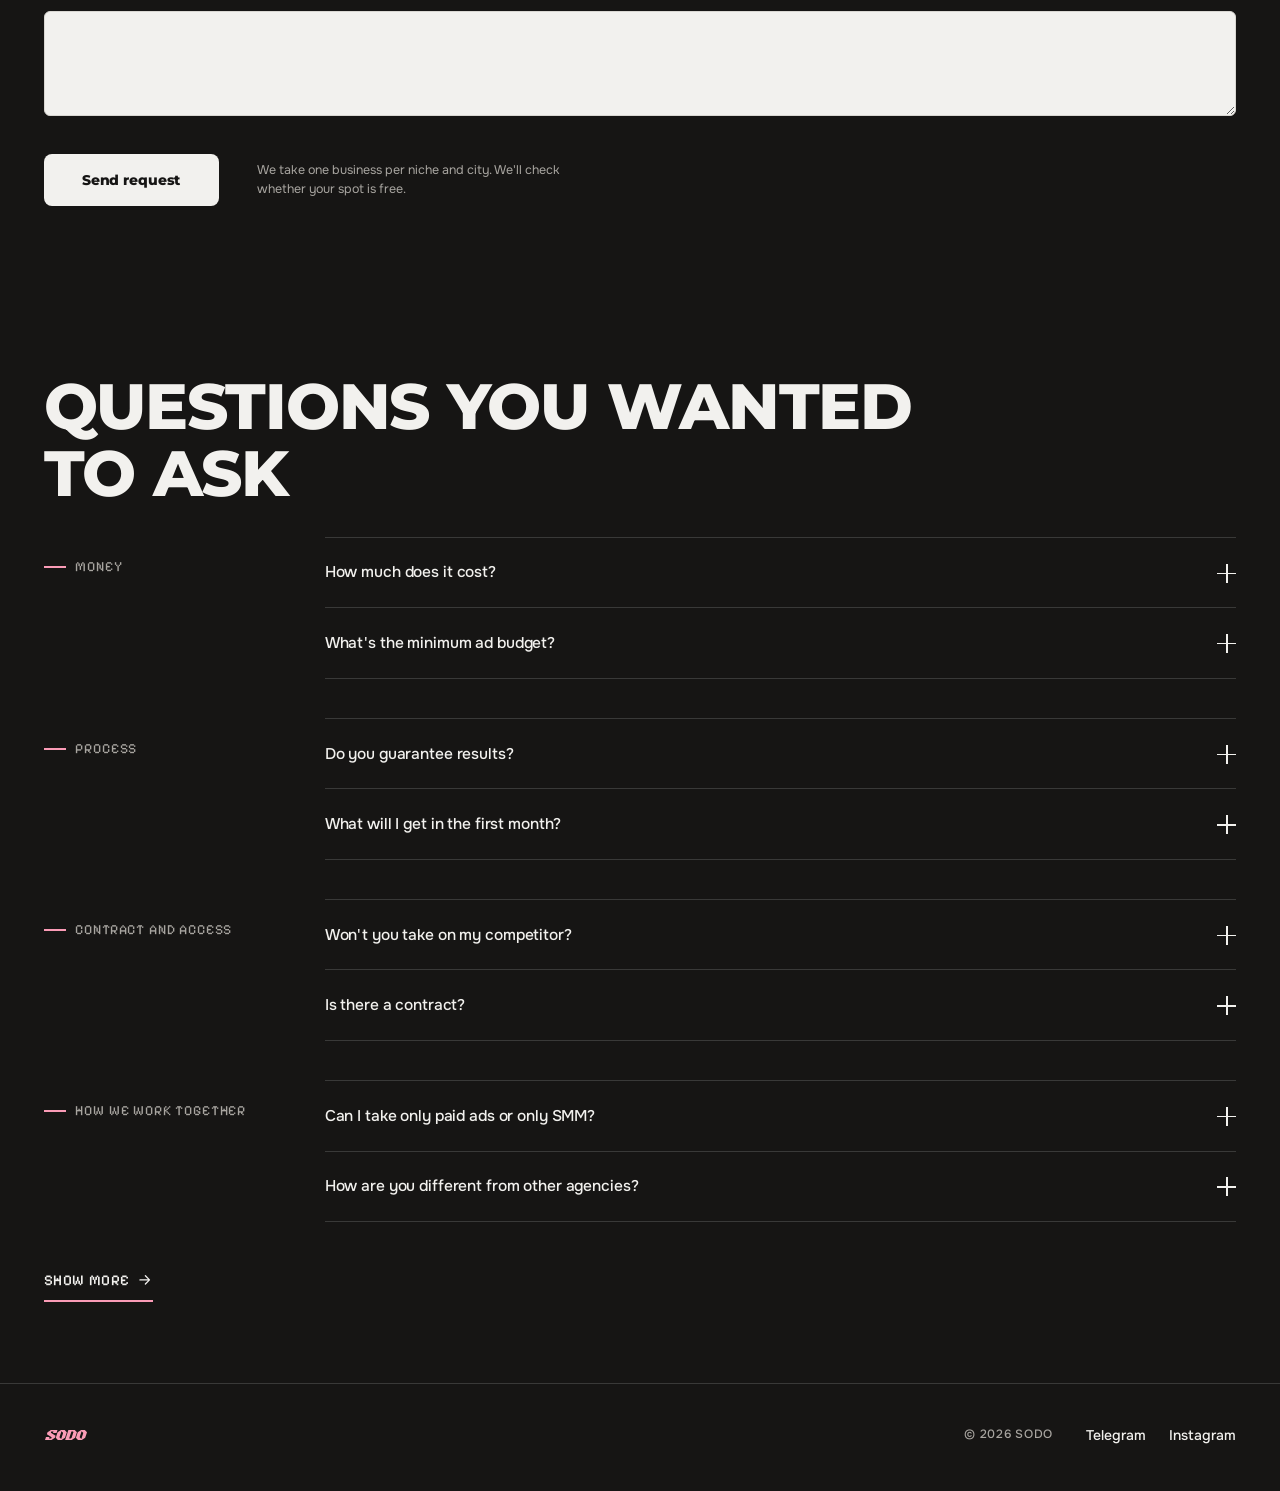
==== commit 067b2890: "Keep progress rails clear of numbered badges" ====
--- a/en/index.html
+++ b/en/index.html
@@ -35,7 +35,7 @@
 <link rel="preload" href="/assets/fonts/Pixelify-400.woff2" as="font" type="font/woff2" crossorigin>
 <link rel="preload" as="image" href="/assets/figures/figure.webp">
 <link rel="stylesheet" href="/assets/fonts/fonts.css?v=3">
-<link rel="stylesheet" href="/css/style.css?v=18">
+<link rel="stylesheet" href="/css/style.css?v=19">
 
 <noscript><style>
   .load{display:none}
@@ -43,7 +43,7 @@
   .hero__w,.hero__foot{opacity:1!important;transform:none!important}
   .hero__mark{transform:scaleX(1)!important}
   .qa__a{display:block!important;height:auto!important}
-  .road::after{transform:scaleY(1)!important}
+  .road::after,.steps::after{clip-path:none!important}
   .road__s,.step{opacity:1!important}
   .road__n{background:var(--pink)!important;color:var(--ink)!important}
   .steps::after{transform:scaleY(1)!important}
@@ -723,6 +723,6 @@
   </nav>
 </footer>
 
-<script src="/js/main.js?v=21" defer></script>
+<script src="/js/main.js?v=22" defer></script>
 </body>
 </html>
--- a/css/style.css
+++ b/css/style.css
@@ -1298,3 +1298,19 @@
   .fig__far{filter:blur(48px) contrast(1.2)}
   .fig__soft{filter:blur(26px) contrast(1.3)}
 }
+
+/* Вирізи під номерами нерухомі; прогрес відкриває рейку, а не масштабує її. */
+.road::before,.road::after,.steps::before,.steps::after{
+  -webkit-mask-image:var(--rail-mask,none);mask-image:var(--rail-mask,none);
+}
+.road::after,.steps::after{
+  transform:none;
+  clip-path:inset(0 0 calc((1 - var(--road,var(--go,0))) * 100%) 0);
+}
+.road.is-row::after,.steps.is-row::after{
+  transform:none;
+  clip-path:inset(0 calc((1 - var(--road,var(--go,0))) * 100%) 0 0);
+}
+@media(prefers-reduced-motion:reduce){
+  .road::after,.steps::after{clip-path:none}
+}
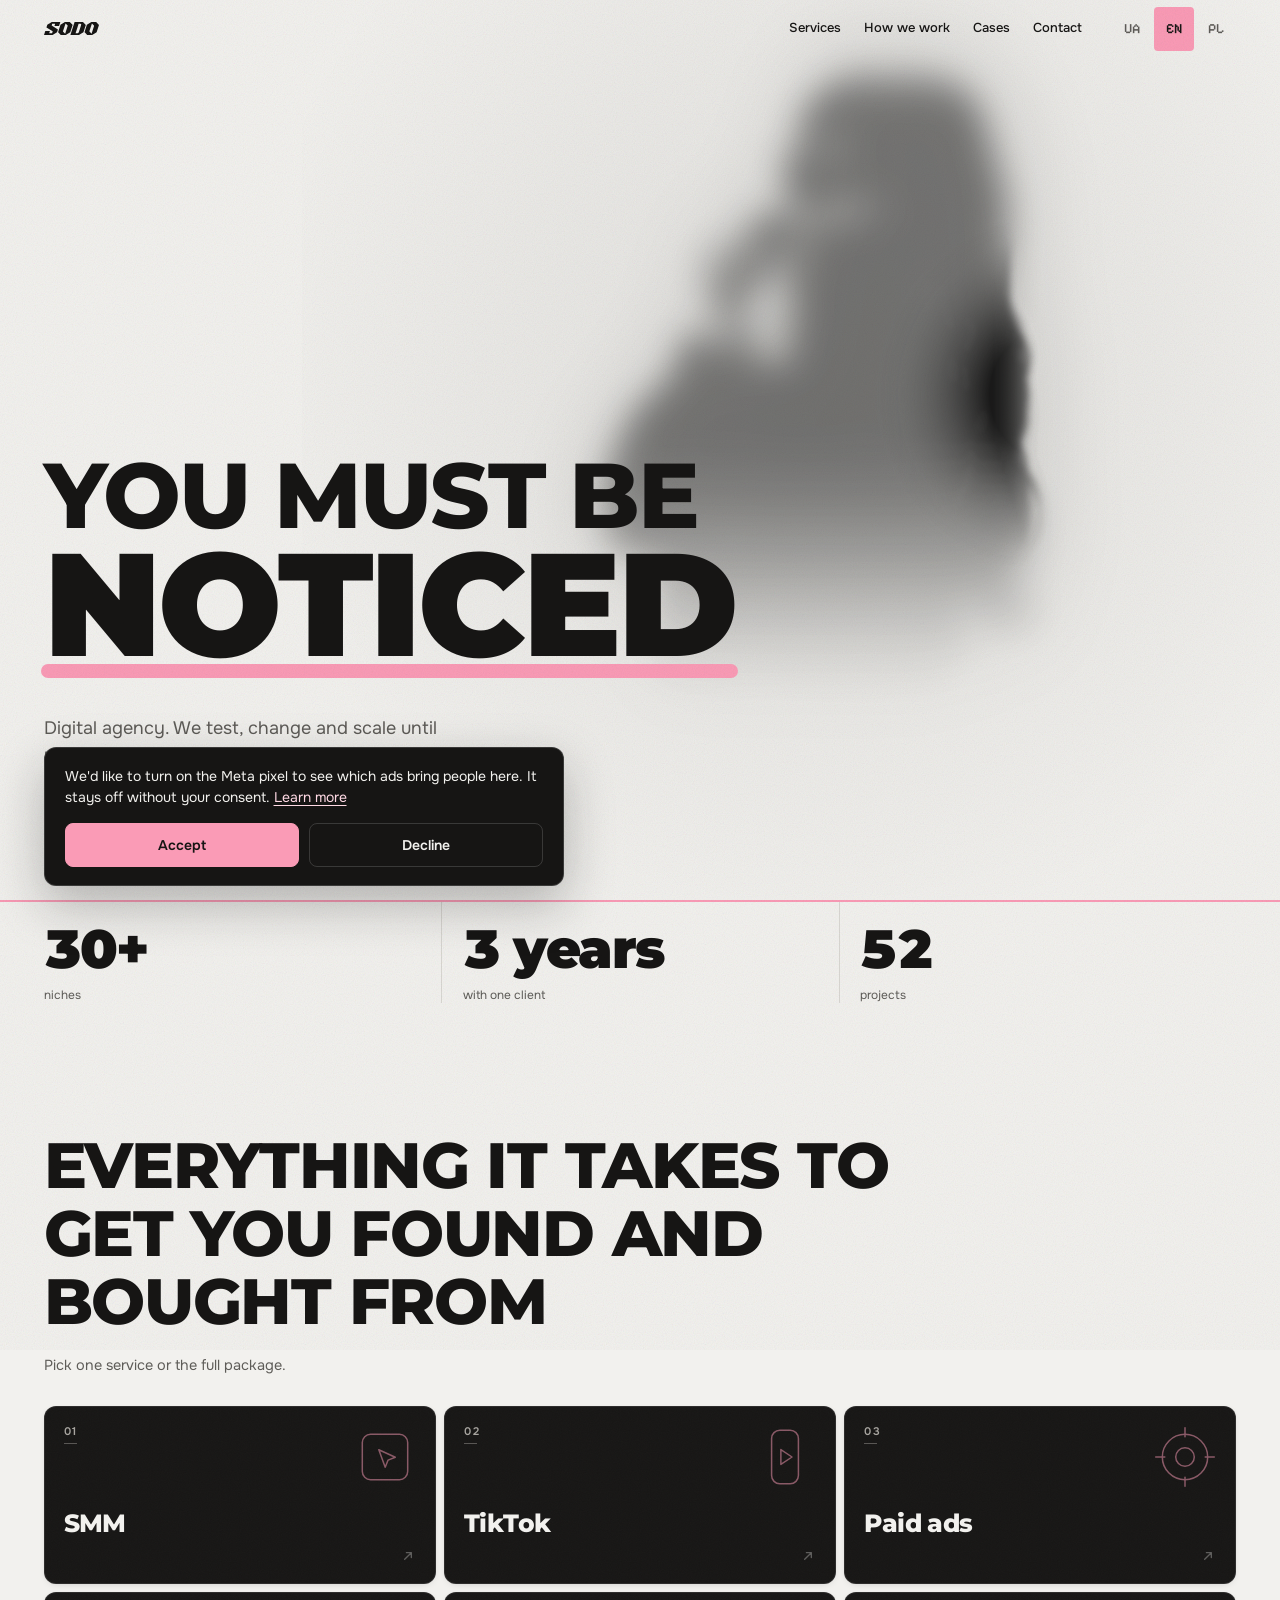
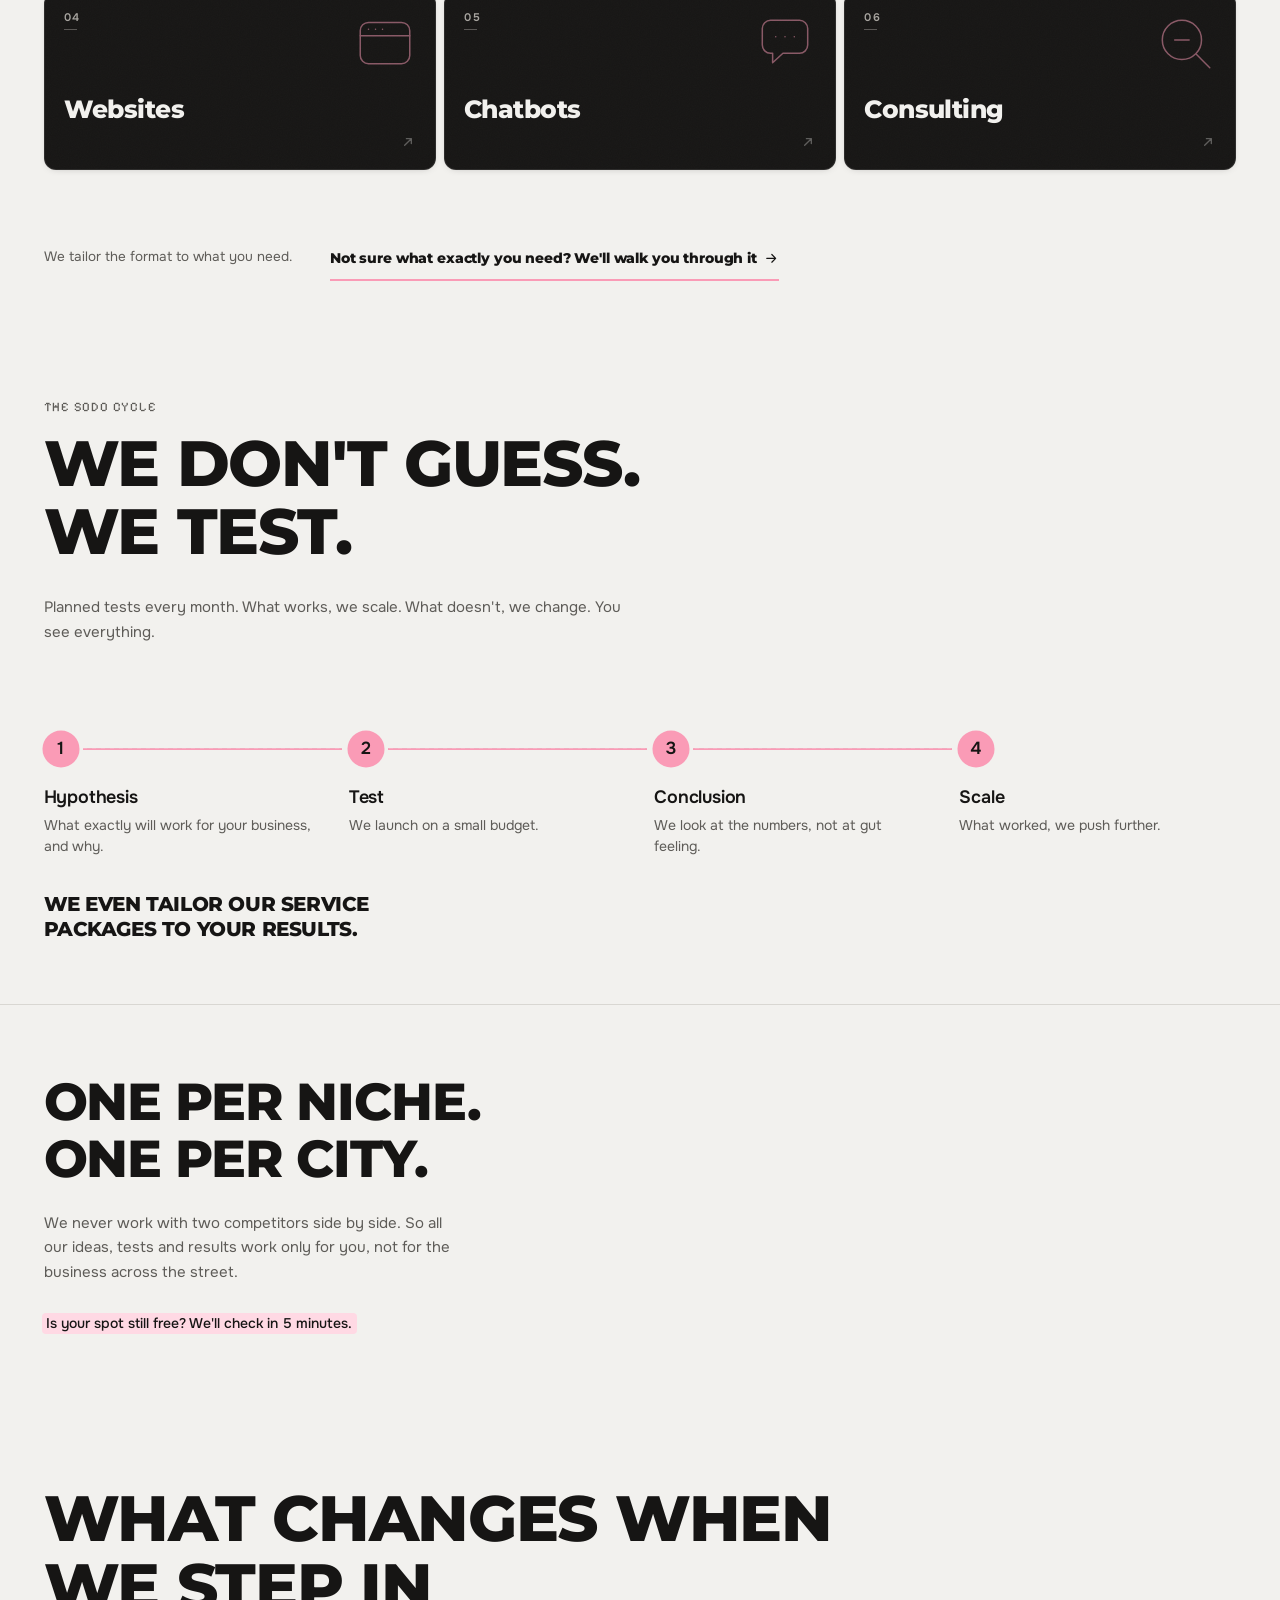
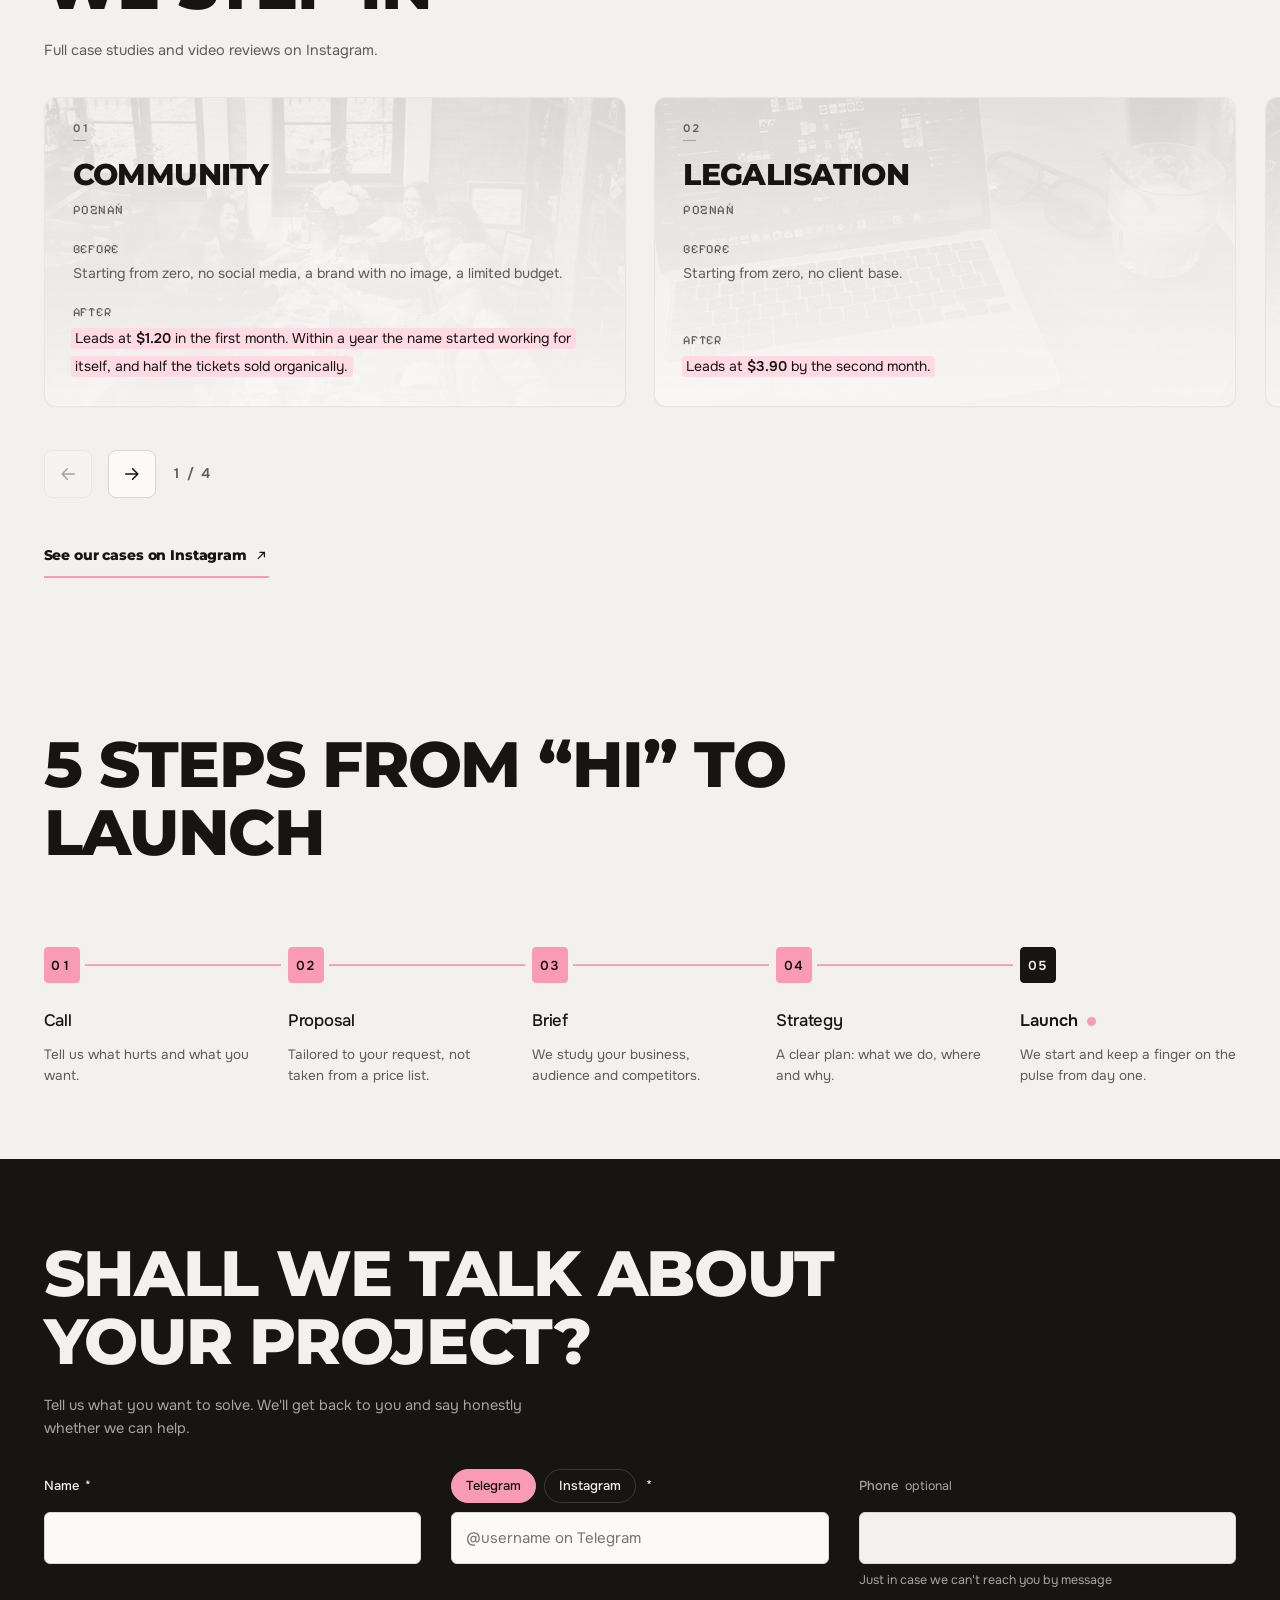
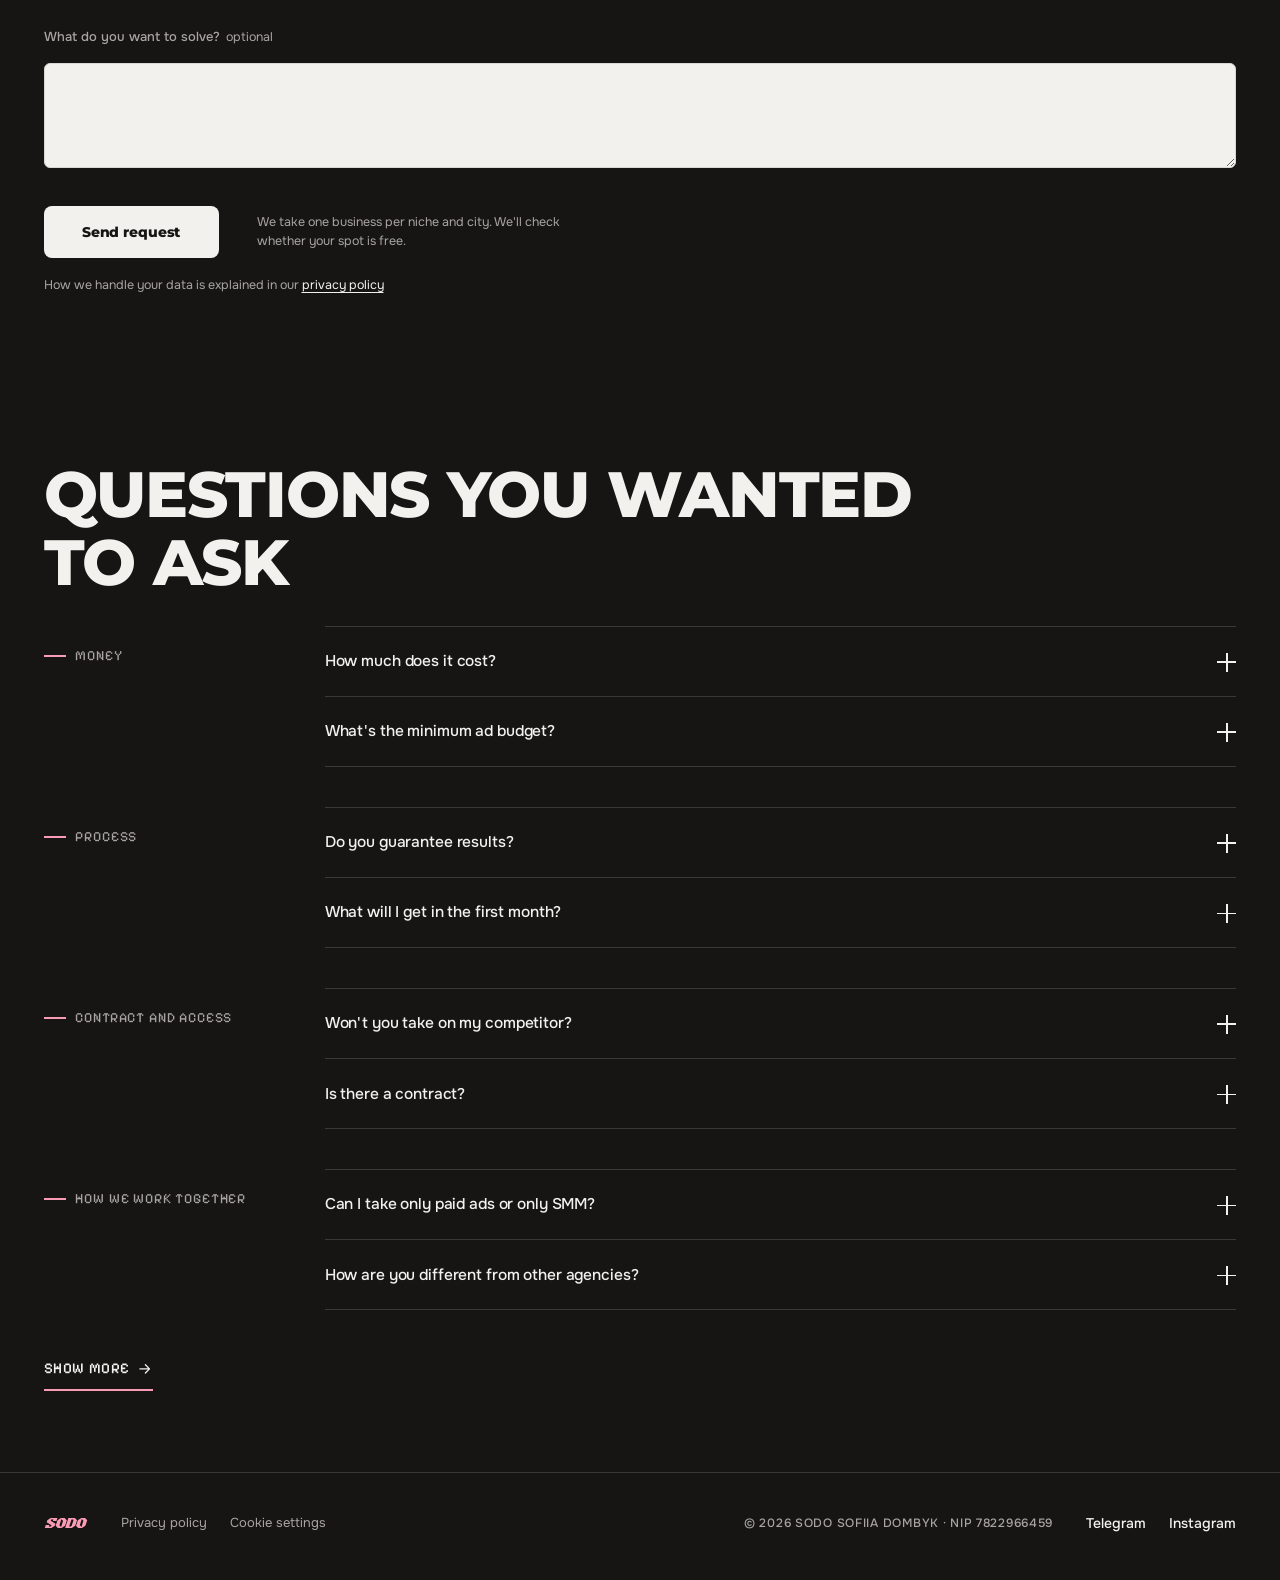
==== commit 2e31cb51: "Форма без обовʼязкового телефону, згода на піксель, політика конфіденційності - Форма: людина обирає" ====
--- a/en/index.html
+++ b/en/index.html
@@ -4,7 +4,7 @@
 <head>
 <meta charset="utf-8">
 <meta name="viewport" content="width=device-width, initial-scale=1, viewport-fit=cover">
-<title>SODO — get visible</title>
+<title>SODO — digital agency: SMM, paid ads, websites</title>
 <meta name="description" content="SODO — digital agency. We test, change and scale until your ads and content start making money. SMM, paid ads, websites, chatbots, consulting.">
 <meta name="theme-color" content="#F2F1EE">
 
@@ -35,7 +35,7 @@
 <link rel="preload" href="/assets/fonts/Pixelify-400.woff2" as="font" type="font/woff2" crossorigin>
 <link rel="preload" as="image" href="/assets/figures/figure.webp">
 <link rel="stylesheet" href="/assets/fonts/fonts.css?v=3">
-<link rel="stylesheet" href="/css/style.css?v=19">
+<link rel="stylesheet" href="/css/style.css?v=20">
 
 <noscript><style>
   .load{display:none}
@@ -58,24 +58,27 @@
   .sw__add,.sw__fine{display:block!important}
   .fig__sharp{-webkit-mask-image:none!important;mask-image:none!important}
 </style></noscript>
-<!-- Meta Pixel Code -->
+<!-- Meta Pixel — тільки після згоди (RODO). До згоди window.fbq немає
+     зовсім, а main.js кличе його через обгортку, що мовчить без пікселя.
+     Вибір живе в localStorage 'sodo:consent': 'yes' | 'no'. Версію
+     для <noscript> прибрано: без скрипта згоду не спитати. -->
 <script>
-!function(f,b,e,v,n,t,s)
-{if(f.fbq)return;n=f.fbq=function(){n.callMethod?
-n.callMethod.apply(n,arguments):n.queue.push(arguments)};
-if(!f._fbq)f._fbq=n;n.push=n;n.loaded=!0;n.version='2.0';
-n.queue=[];t=b.createElement(e);t.async=!0;
-t.src=v;s=b.getElementsByTagName(e)[0];
-s.parentNode.insertBefore(t,s)}(window, document,'script',
-'https://connect.facebook.net/en_US/fbevents.js');
-fbq.disablePushState = true; // якір #form це не новий перегляд
-fbq('init', '1090963936981555');
-fbq('track', 'PageView');
+window.sodoPixel = function () {
+  if (window.fbq) return;
+  !function(f,b,e,v,n,t,s)
+  {if(f.fbq)return;n=f.fbq=function(){n.callMethod?
+  n.callMethod.apply(n,arguments):n.queue.push(arguments)};
+  if(!f._fbq)f._fbq=n;n.push=n;n.loaded=!0;n.version='2.0';
+  n.queue=[];t=b.createElement(e);t.async=!0;
+  t.src=v;s=b.getElementsByTagName(e)[0];
+  s.parentNode.insertBefore(t,s)}(window, document,'script',
+  'https://connect.facebook.net/en_US/fbevents.js');
+  fbq.disablePushState = true; // якір #form це не новий перегляд
+  fbq('init', '1090963936981555');
+  fbq('track', 'PageView');
+};
+try { if (localStorage.getItem('sodo:consent') === 'yes') window.sodoPixel(); } catch (e) {}
 </script>
-<noscript><img height="1" width="1" style="display:none"
-src="https://www.facebook.com/tr?id=1090963936981555&ev=PageView&noscript=1"
-/></noscript>
-<!-- End Meta Pixel Code -->
 </head>
 
 <body class="is-loading">
@@ -487,16 +490,26 @@
         <input id="f_name" name="name" type="text" autocomplete="name" required aria-describedby="e_name">
         <span class="fld__e" id="e_name" hidden></span>
       </p>
-      <p class="fld">
-        <label for="f_tg"><span data-i18n="form.tg">Telegram or Instagram</span> <span class="fld__req" aria-hidden="true">*</span></label>
+      <!-- Де писати, людина обирає сама. Нік — єдиний обовʼязковий
+           контакт; телефон запасний, на випадок закритих повідомлень. -->
+      <div class="fld fld--via">
+        <fieldset class="via">
+          <legend class="vh" data-i18n="form.tg">Telegram or Instagram</legend>
+          <label class="via__o"><input type="radio" name="via" value="telegram" checked><span>Telegram</span></label>
+          <label class="via__o"><input type="radio" name="via" value="instagram"><span>Instagram</span></label>
+          <span class="fld__req" aria-hidden="true">*</span>
+        </fieldset>
+        <label class="vh" for="f_tg" data-i18n="form.nick">Your username</label>
         <input id="f_tg" name="contact" type="text" placeholder="@username" data-i18n-ph="form.ph" autocomplete="username"
+          autocapitalize="none" spellcheck="false"
           required data-check="contact" aria-describedby="e_tg">
         <span class="fld__e" id="e_tg" hidden></span>
-      </p>
-      <p class="fld">
-        <label for="f_tel"><span data-i18n="form.tel">Phone</span> <span class="fld__req" aria-hidden="true">*</span></label>
+      </div>
+      <p class="fld fld--opt">
+        <label for="f_tel"><span data-i18n="form.tel">Phone</span> <span class="fld__opt" data-i18n="form.opt">optional</span></label>
         <input id="f_tel" name="phone" type="tel" inputmode="tel" autocomplete="tel"
-          required data-check="phone" aria-describedby="e_tel">
+          data-check="phone" aria-describedby="h_tel e_tel">
+        <span class="fld__h" id="h_tel" data-i18n="form.telhint">Just in case we can't reach you by message</span>
         <span class="fld__e" id="e_tel" hidden></span>
       </p>
       <p class="fld fld--opt">
@@ -515,6 +528,7 @@
       <p class="fm__u" data-i18n="form.under">We take one business per niche and city. We'll check whether your spot is free.</p>
     </div>
 
+    <p class="fm__pv"><span data-i18n="form.pv">How we handle your data is explained in our</span> <a href="/en/privacy/" data-i18n="form.pvl">privacy policy</a></p>
     <p class="fm__err" id="fmErr" role="alert" hidden></p>
   </form>
 
@@ -716,13 +730,28 @@
 
 <footer class="ft">
   <span class="mark mark--ft" aria-hidden="true"></span>
-  <p class="ft__c">© <span id="yr">2026</span> SODO</p>
+  <p class="ft__lg">
+    <a href="/en/privacy/" data-i18n="ft.privacy">Privacy policy</a>
+    <button type="button" id="ckOpen" data-i18n="ft.cookie">Cookie settings</button>
+  </p>
+  <p class="ft__c">© <span id="yr">2026</span> SODO Sofiia Dombyk · NIP 7822966459</p>
   <nav class="ft__nav" aria-label="Social media" data-i18n-aria="aria.social">
     <a href="https://t.me/sodoagency" target="_blank" rel="noopener">Telegram</a>
     <a href="https://www.instagram.com/sodo.agency/" target="_blank" rel="noopener">Instagram</a>
   </nav>
 </footer>
 
-<script src="/js/main.js?v=22" defer></script>
+<!-- згода на піксель: показується, поки людина не обрала; дві кнопки
+     однакової ваги, бо відмова має бути не важчою за згоду -->
+<div class="ck" id="ck" role="dialog" aria-labelledby="ckT" hidden>
+  <p class="ck__t" id="ckT"><span data-i18n="ck.text">We'd like to turn on the Meta pixel to see which ads bring people here. It stays off without your consent.</span>
+    <a href="/en/privacy/" data-i18n="ck.more">Learn more</a></p>
+  <p class="ck__b">
+    <button class="ck__btn ck__btn--on" type="button" data-ck="yes" data-i18n="ck.yes">Accept</button>
+    <button class="ck__btn" type="button" data-ck="no" data-i18n="ck.no">Decline</button>
+  </p>
+</div>
+
+<script src="/js/main.js?v=24" defer></script>
 </body>
 </html>
--- a/css/style.css
+++ b/css/style.css
@@ -1009,7 +1009,7 @@
   display:grid;grid-template-columns:repeat(2,minmax(0,1fr));
   gap:clamp(18px,2.4vw,32px);max-width:920px;
 }
-.fld:last-of-type{grid-column:1 / -1}
+.fld:last-child{grid-column:1 / -1}
 .fld label{
   display:flex;align-items:baseline;gap:.5em;flex-wrap:wrap;
   margin-bottom:9px;font-weight:500;
@@ -1050,6 +1050,29 @@
   font-size:clamp(12.5px,.9vw,14px);line-height:1.4;color:var(--pink-soft);
 }
 .fld__e[hidden]{display:none}
+/* тиха підказка під полем, коли треба пояснити, навіщо воно */
+.fld__h{
+  display:block;margin-top:8px;
+  font-size:clamp(12.5px,.9vw,14px);line-height:1.4;color:var(--ink-muted-inv);
+}
+
+/* Telegram | Instagram — де людині написати. Радіо сховані, але живі:
+   стрілки, Tab і читач екрана працюють як зі звичайною групою. */
+.via{display:flex;align-items:center;gap:8px;margin:0 0 9px;padding:0;border:0;min-width:0}
+.fld .via__o{position:relative;display:inline-flex;margin:0;cursor:pointer}
+.via__o input{position:absolute;inset:0;opacity:0;margin:0;cursor:pointer}
+.via__o span{
+  display:inline-flex;align-items:center;min-height:34px;padding:0 14px;
+  font-weight:500;font-size:clamp(13px,.95vw,15px);color:var(--bg);
+  border:1.5px solid var(--line-inv);border-radius:999px;
+  transition:background-color .25s var(--e-soft),border-color .25s var(--e-soft),color .25s var(--e-soft);
+}
+/* ціль дотику 44px, хоча сама пігулка нижча */
+.via__o span::after{content:"";position:absolute;inset:-5px 0}
+.via__o:hover span{border-color:var(--ink-muted-inv)}
+.via__o input:checked + span{background:var(--pink);border-color:var(--pink);color:var(--ink)}
+.via__o input:focus-visible + span{outline:2px solid var(--pink);outline-offset:3px}
+.via .fld__req{margin-left:2px}
 
 .fm__foot{display:flex;flex-wrap:wrap;align-items:center;
   gap:clamp(16px,2.4vh,26px) clamp(20px,3vw,44px);margin-top:clamp(28px,4.2vh,52px)}
@@ -1126,6 +1149,54 @@
 .ft__nav{display:flex;gap:clamp(12px,1.8vw,24px);font-weight:500;font-size:14px}
 .ft__nav a{display:inline-flex;align-items:center;min-height:44px;transition:color .25s}
 .ft__nav a:hover{color:var(--pink-soft)}
+.ft__lg{display:flex;flex-wrap:wrap;gap:0 clamp(12px,1.8vw,24px);font-size:13px;color:var(--ink-muted-inv)}
+.ft__lg a,.ft__lg button{
+  display:inline-flex;align-items:center;min-height:44px;padding:0;
+  font:inherit;color:inherit;background:none;border:0;cursor:pointer;transition:color .25s;
+}
+.ft__lg a:hover,.ft__lg button:hover{color:var(--bg)}
+
+/* рядок про дані під кнопкою форми */
+.fm__pv{margin-top:clamp(14px,2vh,20px);font-size:clamp(12.5px,.9vw,14px);line-height:1.5;color:var(--ink-muted-inv)}
+.fm__pv a{color:var(--bg);text-decoration:underline;text-underline-offset:.2em}
+
+/* ============ ЗГОДА НА ПІКСЕЛЬ ============
+   Темна плашка внизу ліворуч. «Погоджуюсь» і «Відмовитись» однакового
+   розміру: відмова не має бути дрібнішою чи схованою. */
+.ck{
+  position:fixed;left:var(--gut);right:var(--gut);
+  bottom:calc(14px + env(safe-area-inset-bottom,0px));z-index:1000;
+  max-width:520px;padding:18px 20px;border-radius:12px;
+  background:var(--ink);color:var(--bg);
+  border:1px solid var(--line-inv);box-shadow:0 18px 50px rgba(22,21,20,.28);
+}
+.ck[hidden]{display:none}
+.ck__t{font-size:14px;line-height:1.55}
+.ck__t a{color:var(--pink-soft);text-decoration:underline;text-underline-offset:.2em}
+.ck__b{display:flex;gap:10px;margin-top:14px}
+.ck__btn{
+  flex:1;min-height:44px;padding:0 16px;border-radius:var(--r-l);cursor:pointer;
+  font:inherit;font-weight:600;font-size:14px;
+  color:var(--bg);background:transparent;border:1.5px solid var(--line-inv);
+  transition:border-color .25s var(--e-soft),opacity .25s var(--e-soft);
+}
+.ck__btn:hover{border-color:var(--ink-muted-inv)}
+.ck__btn--on{background:var(--pink);border-color:var(--pink);color:var(--ink)}
+.ck__btn--on:hover{border-color:var(--pink);opacity:.9}
+.ck :focus-visible{outline:2px solid var(--pink);outline-offset:3px}
+
+/* ============ СТОРІНКА ПОЛІТИКИ ============ */
+.doc{max-width:760px;margin:0 auto;padding:clamp(28px,5vh,56px) var(--gut) clamp(56px,9vh,110px)}
+.doc__top{display:flex;align-items:center;justify-content:space-between;gap:16px;margin-bottom:clamp(32px,6vh,64px)}
+.doc__top .mark{width:clamp(60px,6vw,84px);color:var(--ink)}
+.doc__top a{display:inline-flex;align-items:center;min-height:44px;font-weight:500;font-size:14px}
+.doc h1{font-family:var(--display);font-weight:900;text-transform:uppercase;
+  font-size:clamp(30px,5vw,56px);line-height:1;letter-spacing:-.02em}
+.doc__date{margin-top:14px;font-family:var(--num);font-size:13px;color:var(--ink-muted)}
+.doc h2{margin-top:clamp(30px,4.5vh,44px);font-family:var(--text);font-weight:600;font-size:clamp(18px,1.4vw,21px)}
+.doc p,.doc li{margin-top:10px;font-size:clamp(15px,1.05vw,17px);line-height:1.65}
+.doc ul{padding-left:1.2em;list-style:disc}
+.doc a{text-decoration:underline;text-underline-offset:.2em}
 
 /* ============ ПОЯВА ПРИ СКРОЛІ ============
    Тільки прозорість і зсув на 10px, 340 мс, ease-out. */
@@ -1184,6 +1255,8 @@
    57% ширини, а на 1920 — 43%. Довгий текст лишається на всю. */
 @media (min-width:1100px){
   .fm__grid{grid-template-columns:repeat(3,minmax(0,1fr));max-width:none}
+  /* у ряду з пігулками підписи тієї ж висоти, щоб поля стояли рівно */
+  .fld > label:not(.vh){min-height:34px;align-items:center}
 }
 
 /* FAQ на ПК: тема ліворуч, питання праворуч. Питання не стають
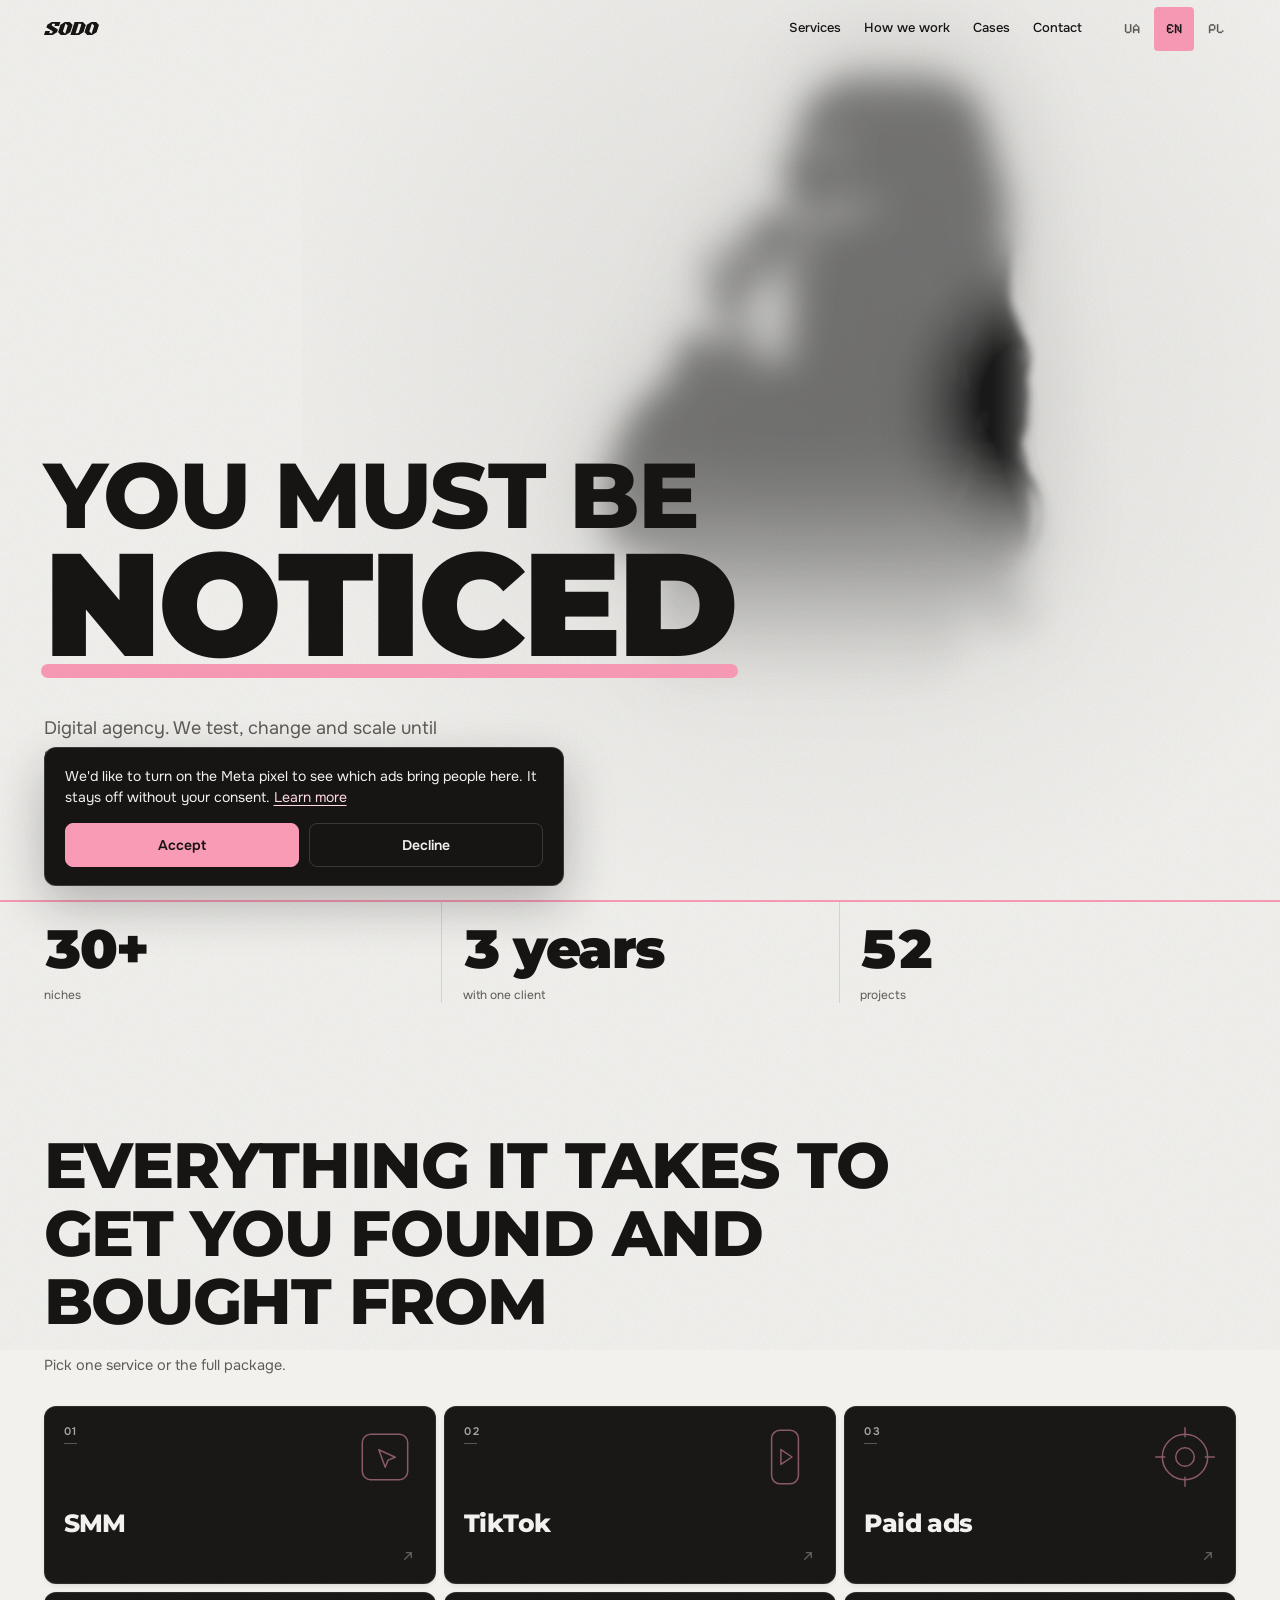
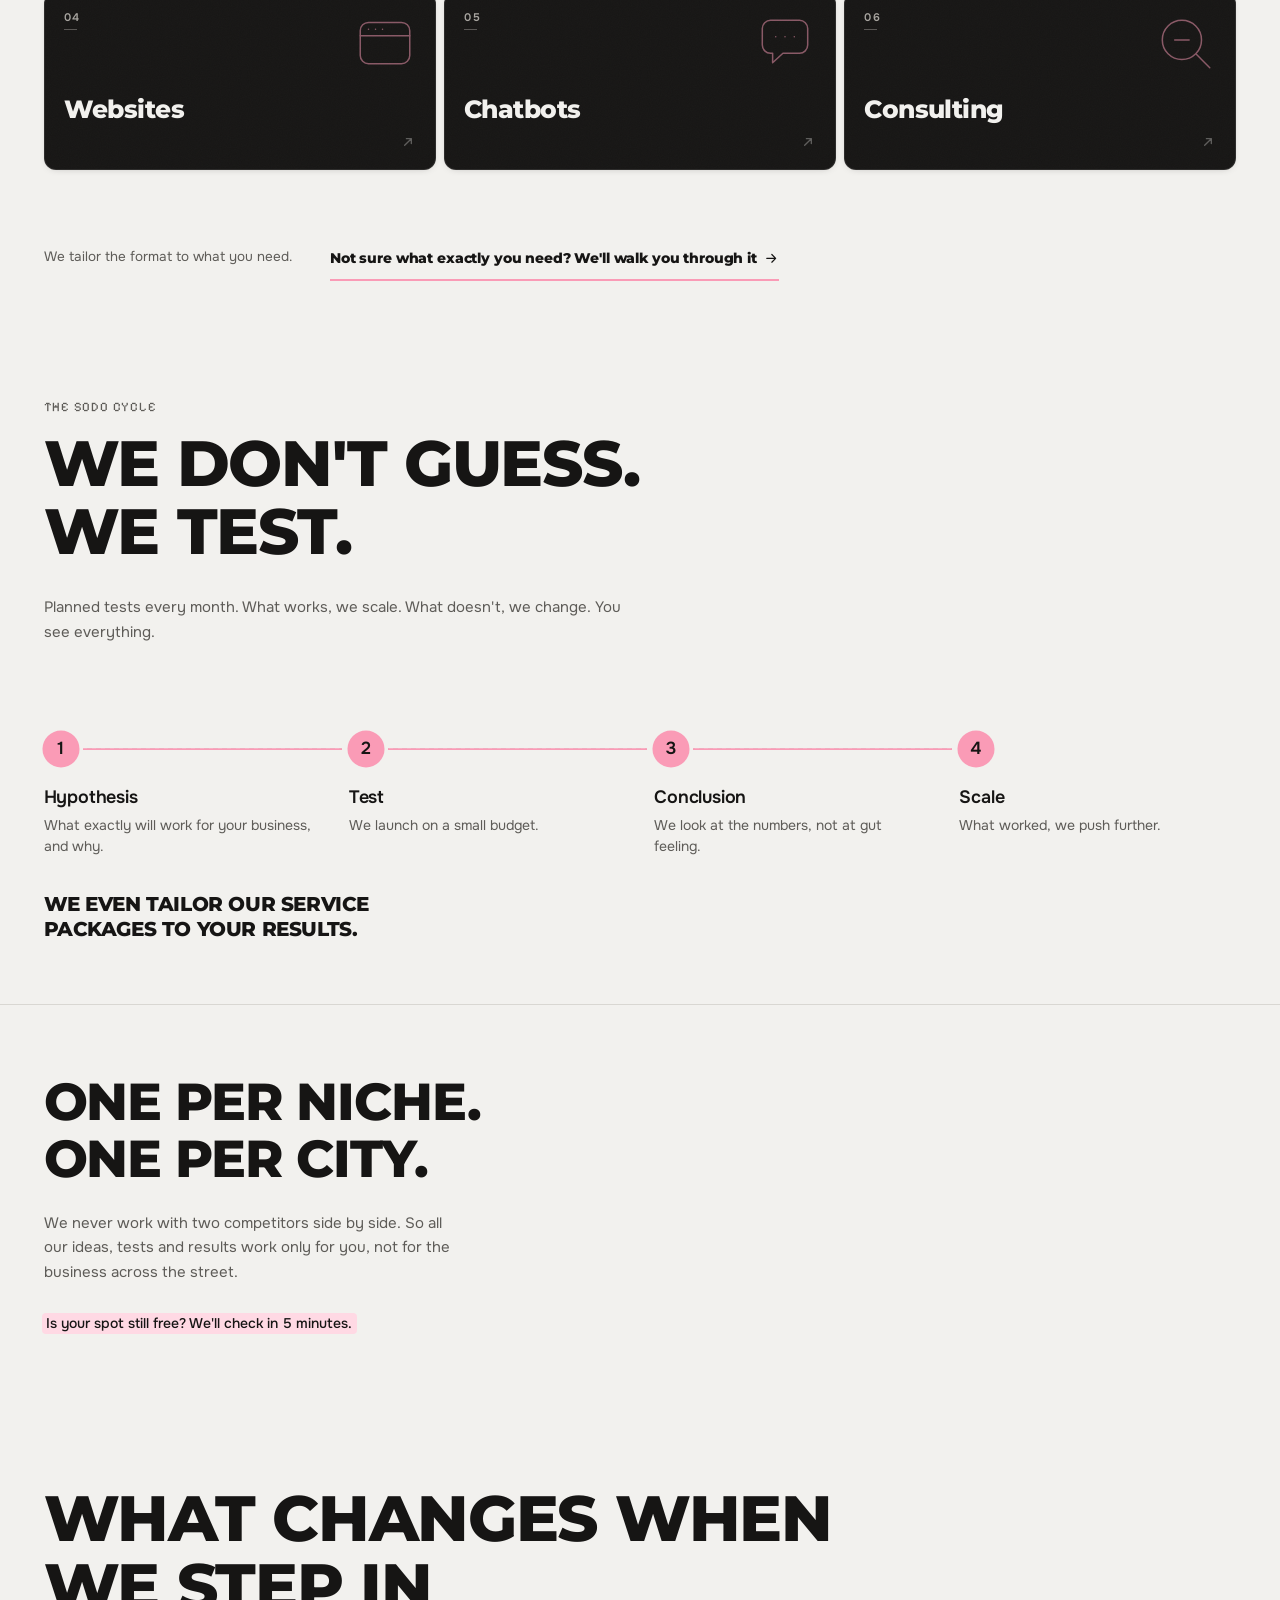
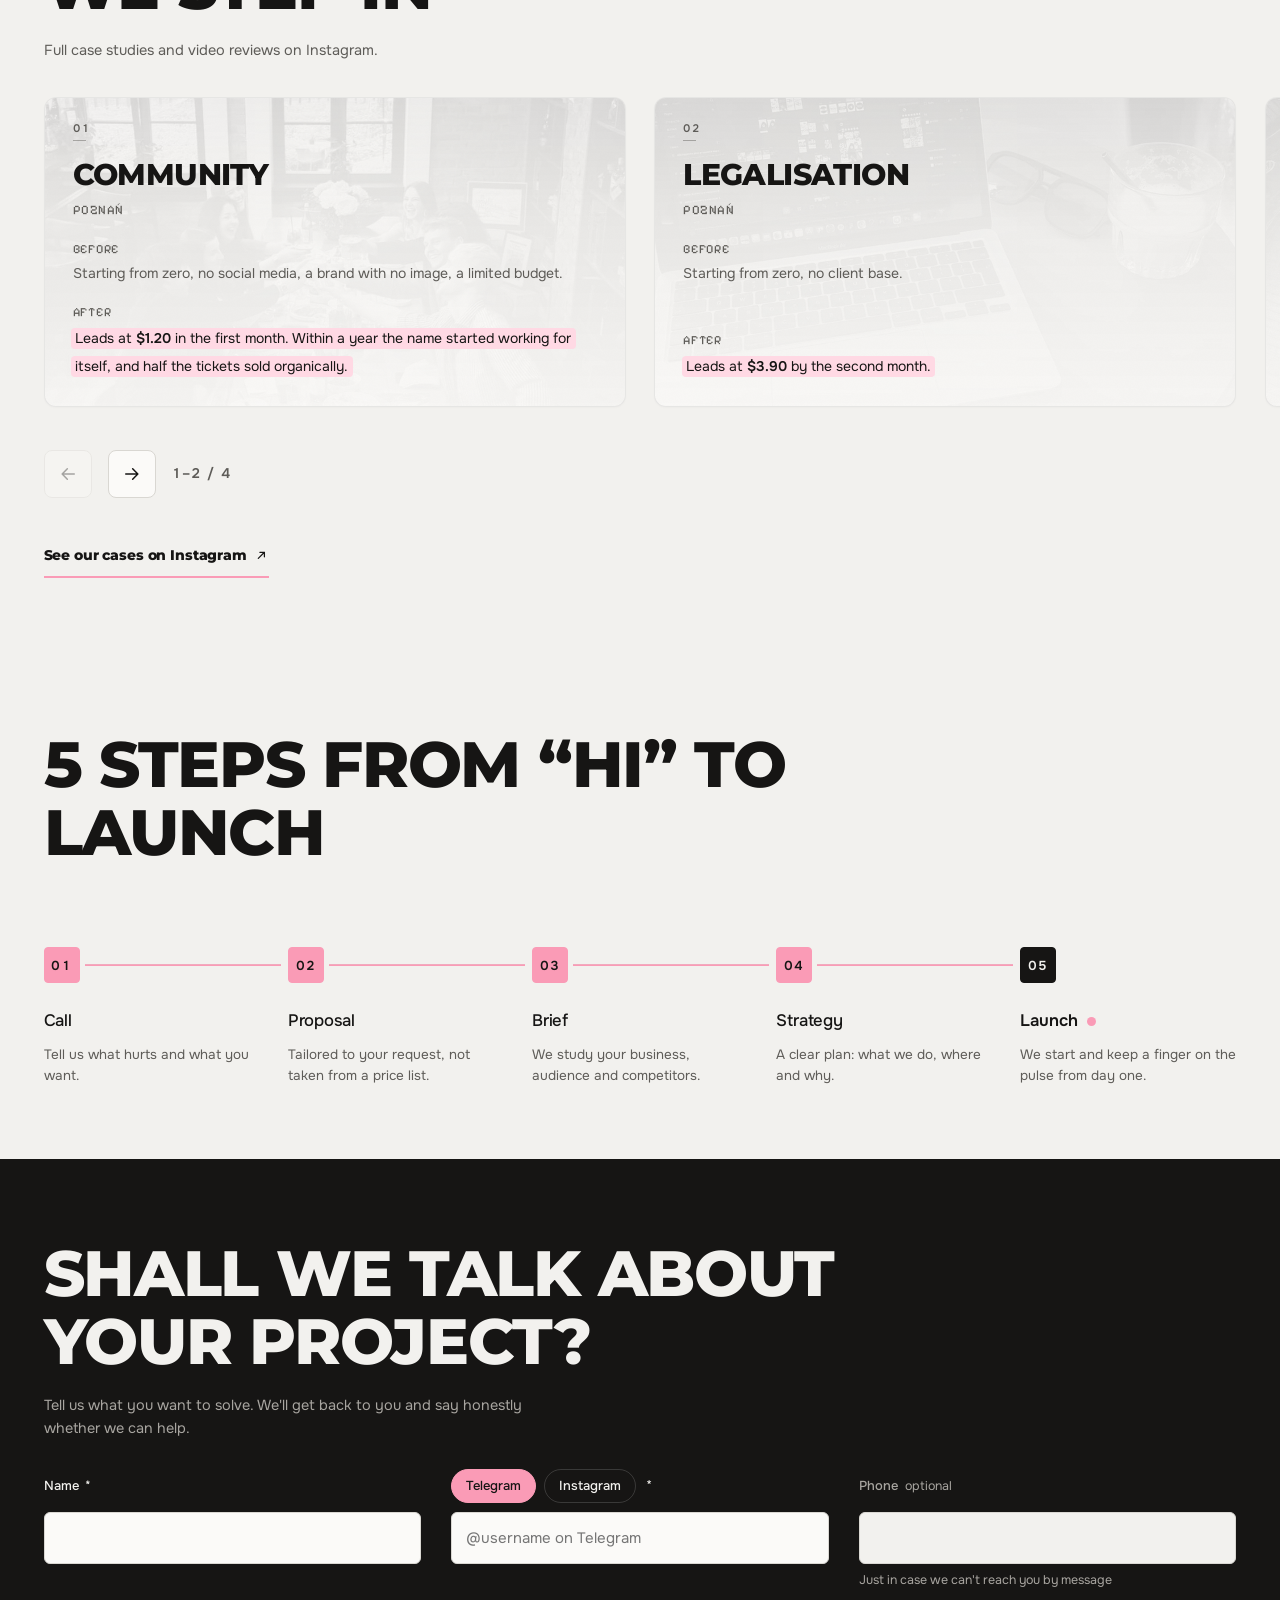
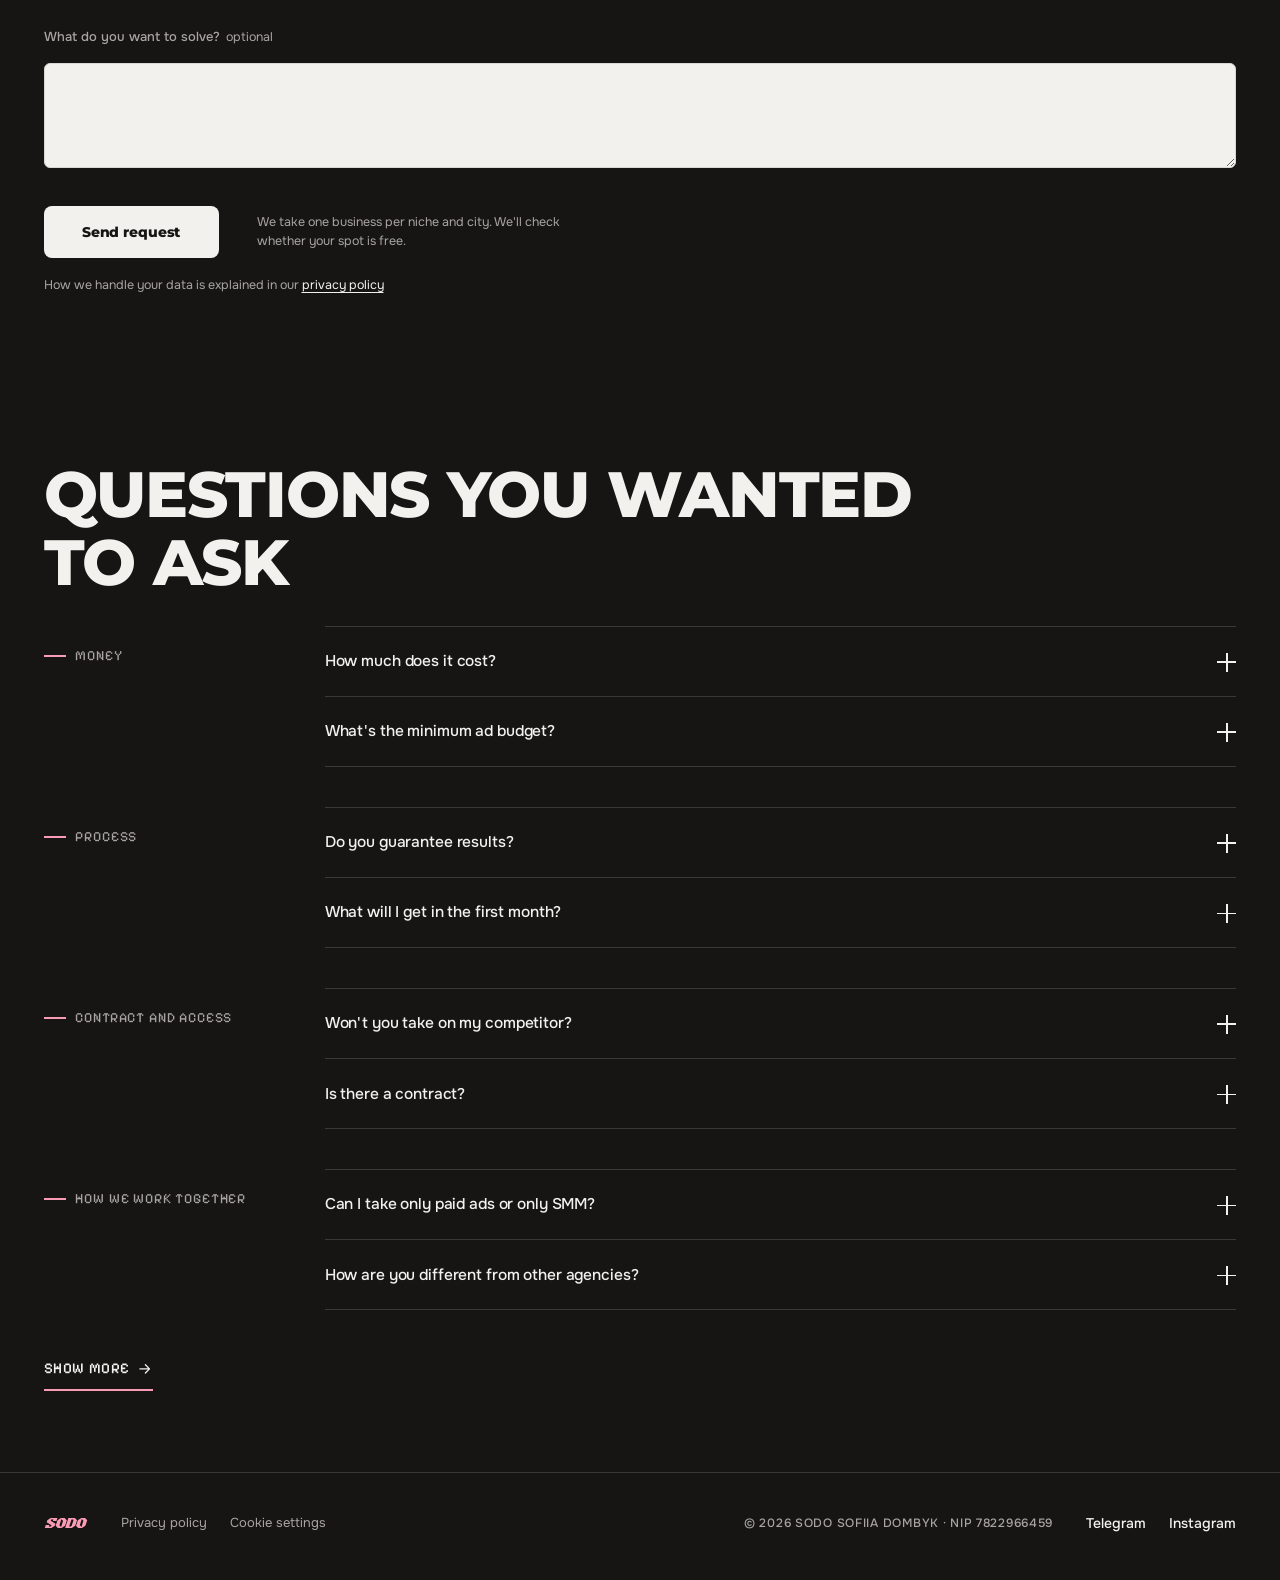
==== commit e8cd0f1c: "Заявки знову доходять; рейки й лічильник кейсів без перекосів - api/lead.js: лист у Telegram іде чер" ====
--- a/en/index.html
+++ b/en/index.html
@@ -752,6 +752,6 @@
   </p>
 </div>
 
-<script src="/js/main.js?v=24" defer></script>
+<script src="/js/main.js?v=25" defer></script>
 </body>
 </html>
